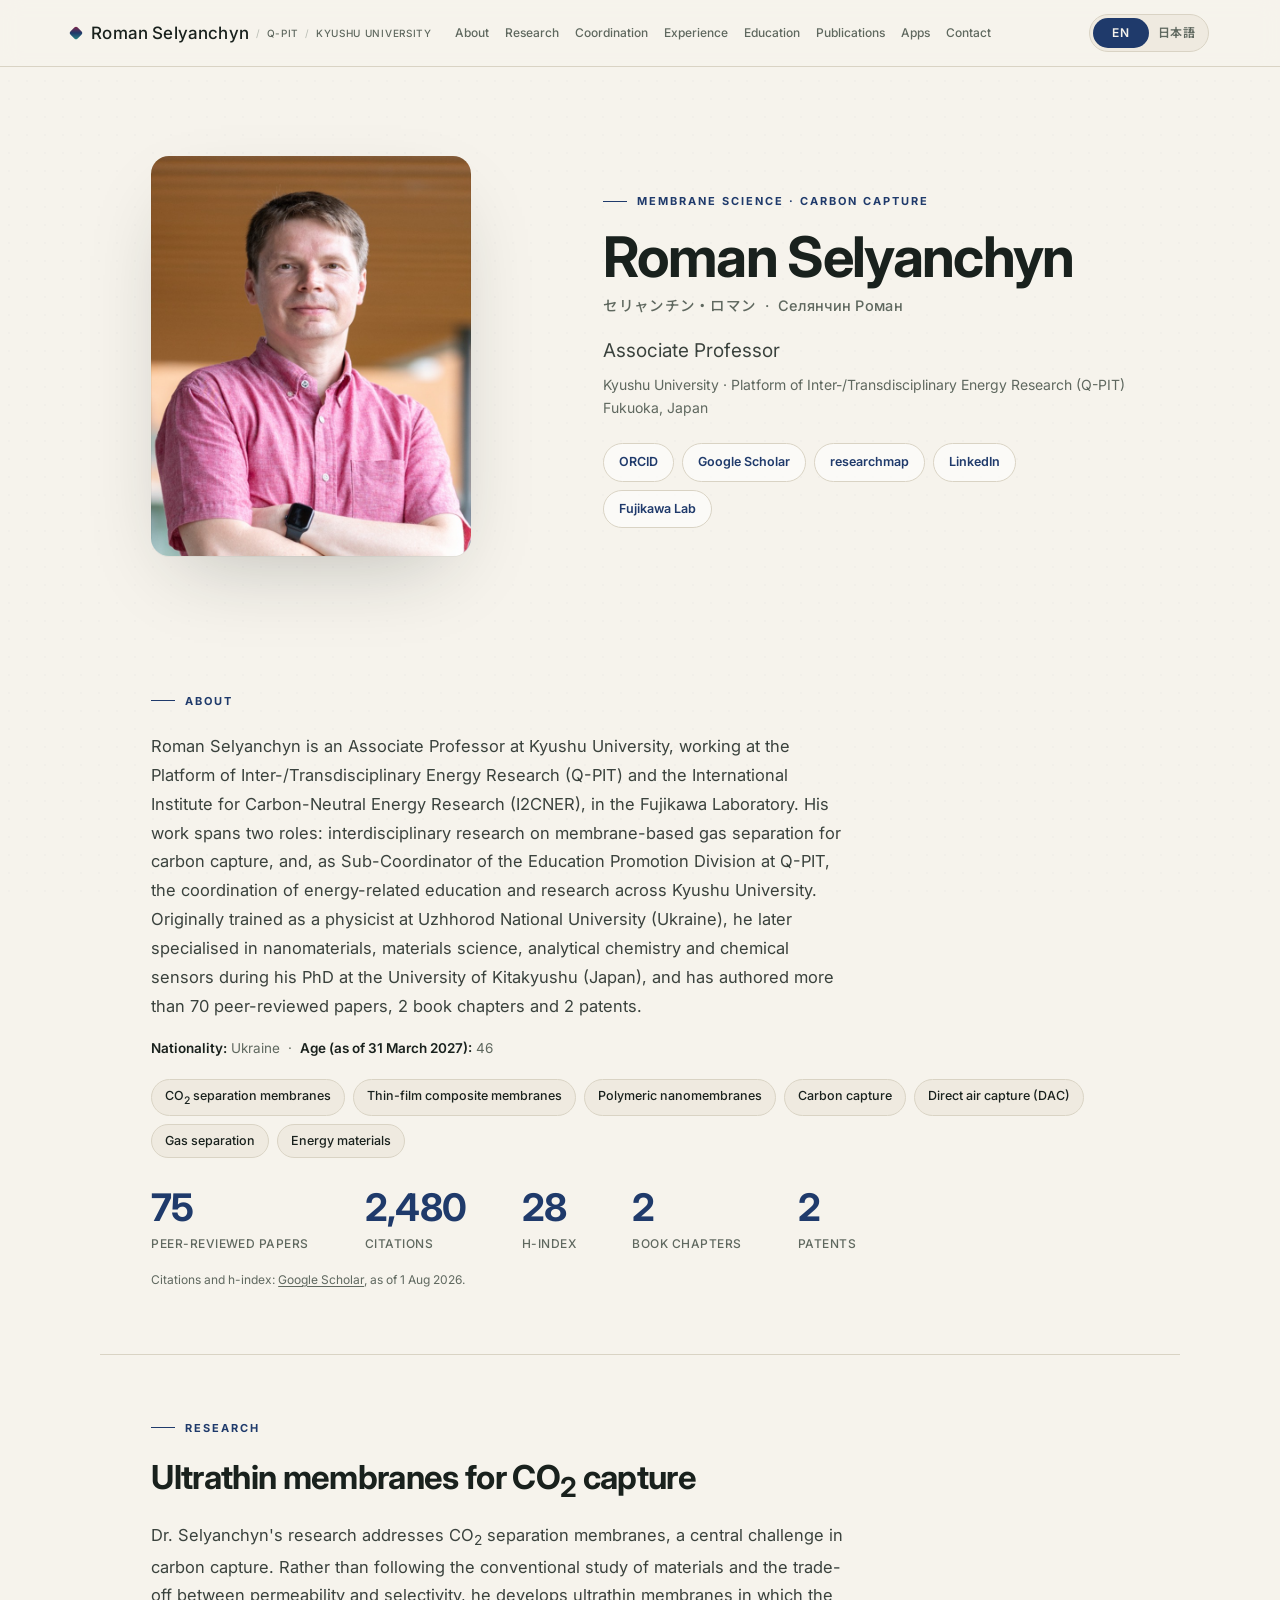
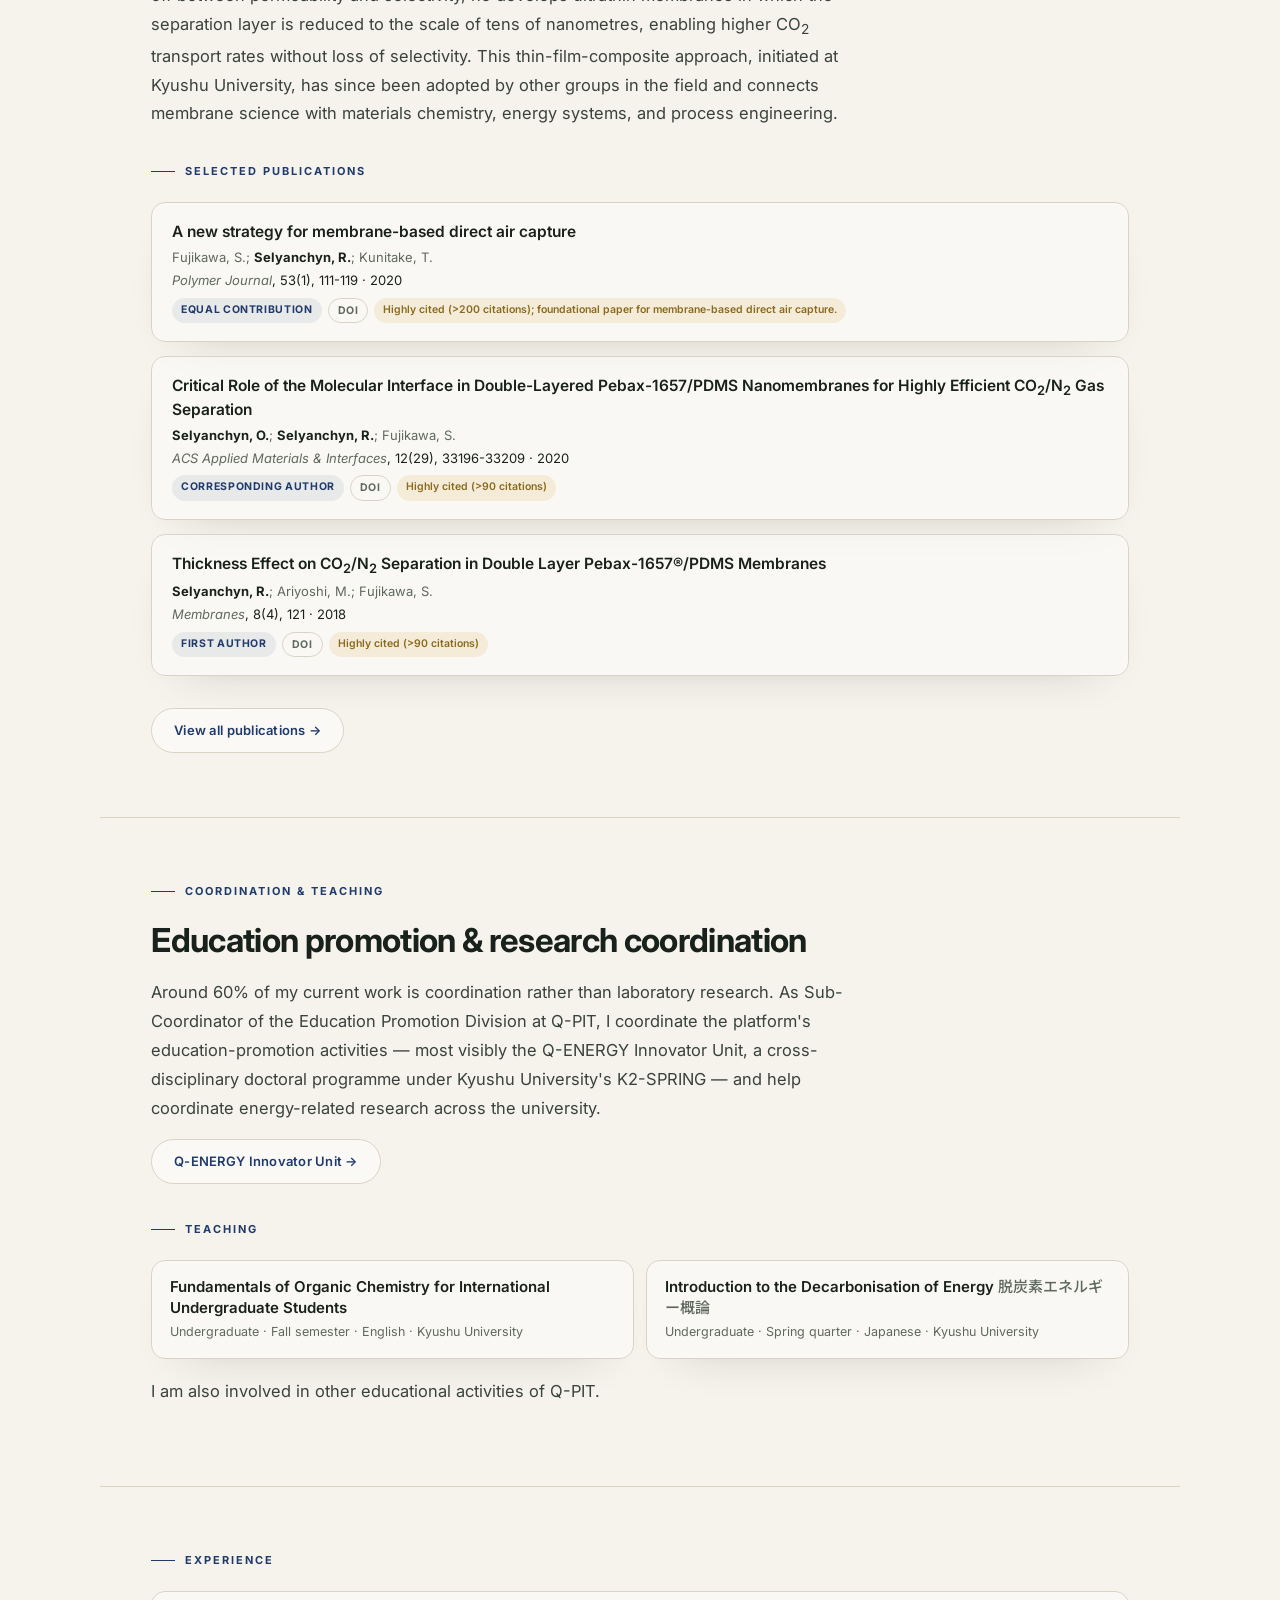
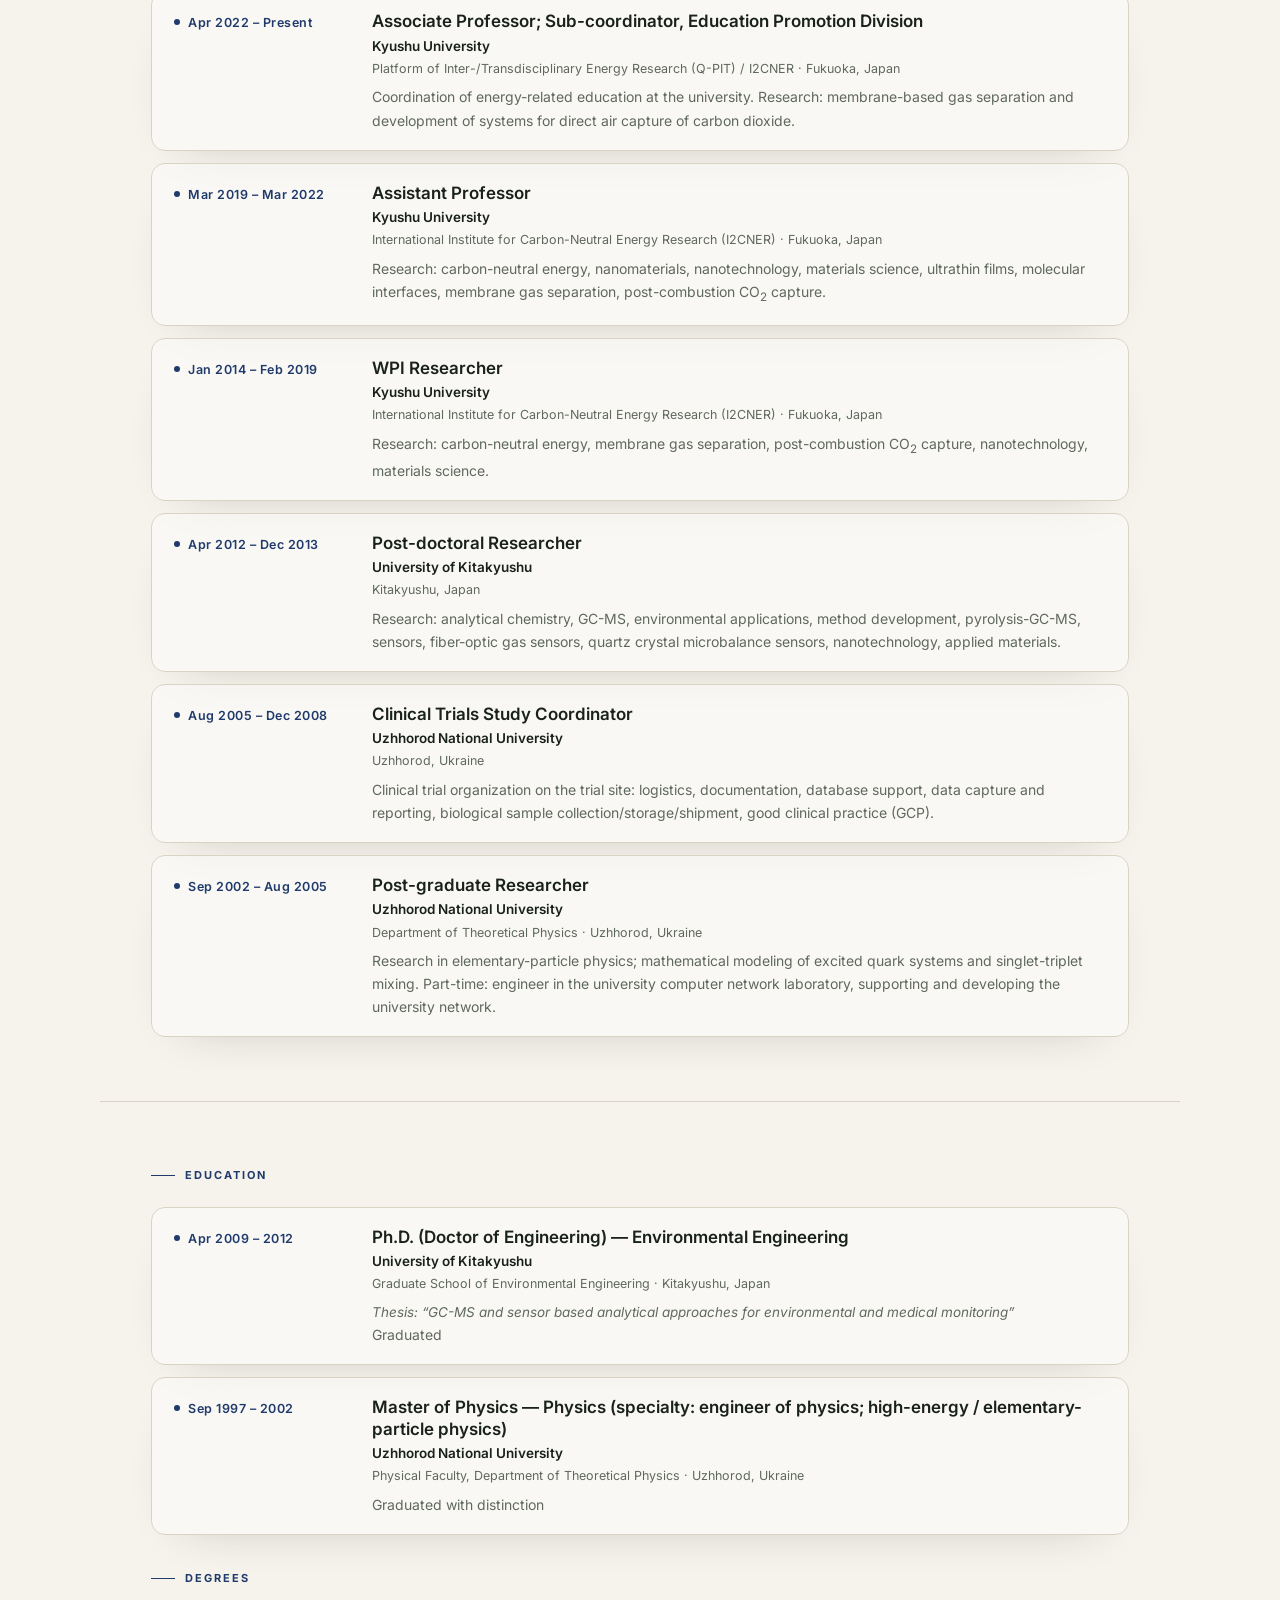
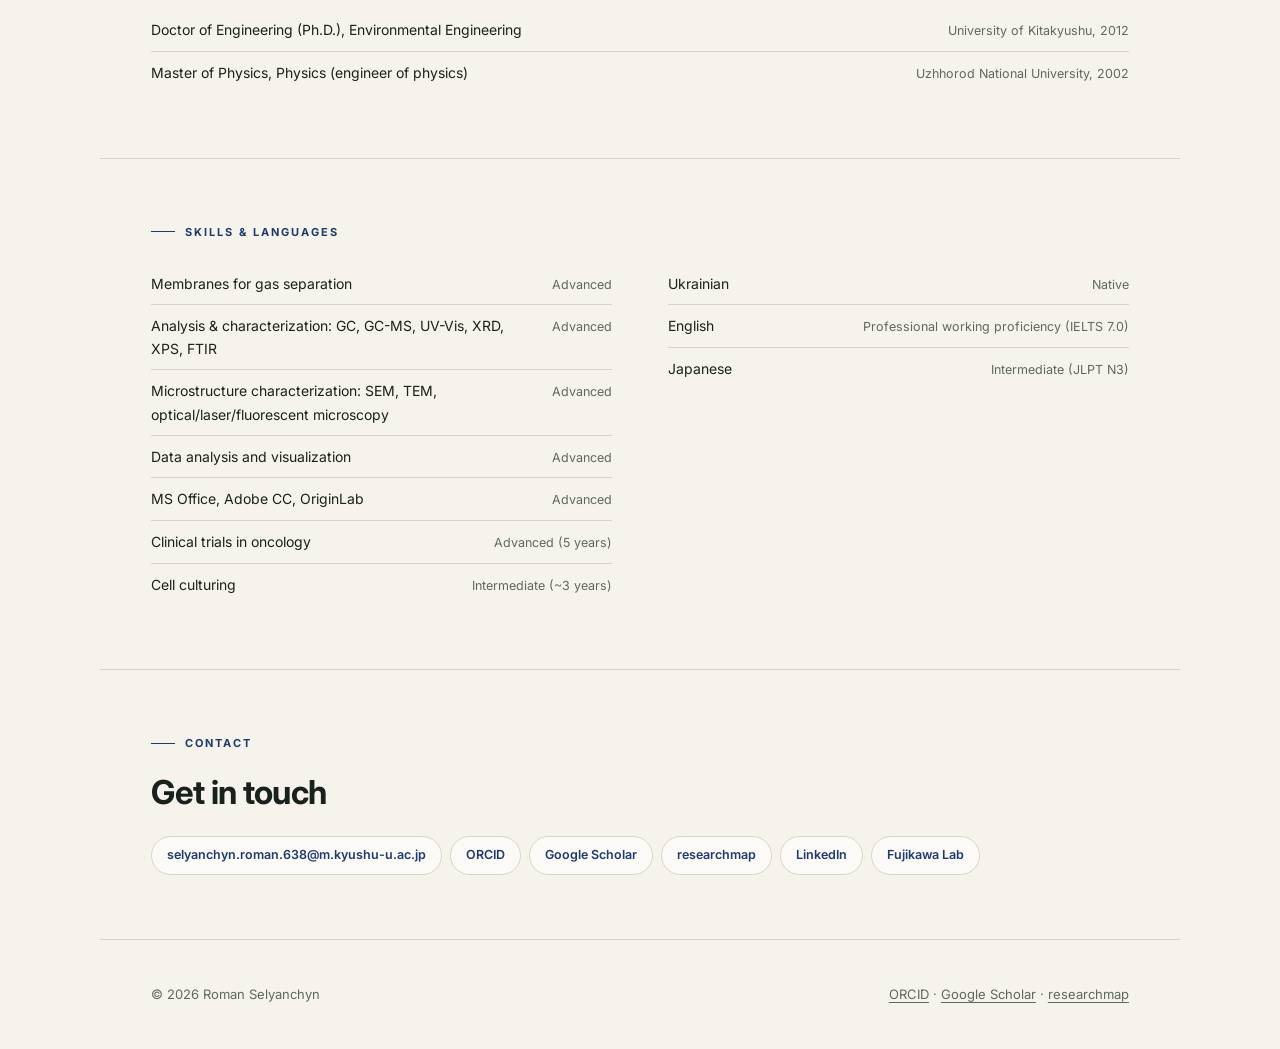
==== index.html @ bb0409cf "Fingerprint the CSS URL, same-tab affiliation links, complete the Japanese - Cache-bust: the stylesh" ====
<!doctype html>
<html lang="en">
<head>
<meta charset="utf-8">
<meta name="viewport" content="width=device-width,initial-scale=1">
<title>Roman Selyanchyn — CV</title>
<meta name="description" content="Membrane science · carbon capture">
<link rel="preconnect" href="https://fonts.googleapis.com">
<link rel="preconnect" href="https://fonts.gstatic.com" crossorigin>
<link href="https://fonts.googleapis.com/css2?family=Inter:wght@400;500;600;700&family=Noto+Sans+JP:wght@400;500;600;700&display=swap" rel="stylesheet">
<link rel="stylesheet" href="assets/css/main.css?v=953bf78021">
</head>
<body>
<header class="topbar">
  <div class="topbar-inner">
    <div class="program-mark">
      <a class="pm-name" href="index.html">
        <span class="dot" aria-hidden="true"></span>
        <span>Roman Selyanchyn</span>
      </a>
      <small>
        <span class="pm-sep" aria-hidden="true">/</span>
        <a href="https://q-pit.kyushu-u.ac.jp/">Q-PIT</a>
        <span class="pm-sep" aria-hidden="true">/</span>
        <a href="https://www.kyushu-u.ac.jp/en/"><span data-en="Kyushu University" data-ja="九州大学">Kyushu University</span></a>
      </small>
    </div>
    <nav class="landing-nav" id="site-nav">
      <a href="index.html#about"><span data-en="About" data-ja="概要">About</span></a>
      <a href="index.html#research"><span data-en="Research" data-ja="研究">Research</span></a>
      <a href="index.html#coordination"><span data-en="Coordination" data-ja="教育・運営">Coordination</span></a>
      <a href="index.html#experience"><span data-en="Experience" data-ja="職歴">Experience</span></a>
      <a href="index.html#education"><span data-en="Education" data-ja="学歴">Education</span></a>
      <a href="publications.html"><span data-en="Publications" data-ja="研究業績">Publications</span></a>
      <a href="apps.html"><span data-en="Apps" data-ja="アプリ">Apps</span></a>
      <a href="index.html#contact"><span data-en="Contact" data-ja="連絡先">Contact</span></a>
    </nav>
    <div class="lang-toggle" id="lang-toggle" data-lang="en" role="group" aria-label="Language">
      <span class="pill" aria-hidden="true"></span>
      <button type="button" data-set-lang="en" class="is-active" aria-pressed="true">EN</button>
      <button type="button" data-set-lang="ja" aria-pressed="false">日本語</button>
    </div>
    <button type="button" class="menu-btn" aria-label="Menu" aria-expanded="false" aria-controls="site-nav">
      <svg viewBox="0 0 24 24" fill="none" stroke="currentColor" stroke-width="2" stroke-linecap="round"><path d="M3 6h18M3 12h18M3 18h18"/></svg>
    </button>
  </div>
</header>
<main>

  <section class="hero">
    <div class="hero-photo">
      <img src="assets/Roman-Selyanchyn.jpg" alt="Roman Selyanchyn">
    </div>
    <div class="hero-copy">
      <p class="eyebrow"><span data-en="Membrane science · carbon capture" data-ja="膜科学・二酸化炭素回収" data-html="1">Membrane science · carbon capture</span></p>
      <h1>Roman Selyanchyn</h1>
      <p class="hero-names">セリャンチン・ロマン &nbsp;&middot;&nbsp; Селянчин Роман</p>
      <p class="hero-role"><span data-en="Associate Professor" data-ja="准教授">Associate Professor</span></p>
      <p class="hero-affil"><span data-en="Kyushu University" data-ja="九州大学">Kyushu University</span> &middot; <span data-en="Platform of Inter-/Transdisciplinary Energy Research (Q-PIT)" data-ja="エネルギー研究教育機構（Q-PIT）">Platform of Inter-/Transdisciplinary Energy Research (Q-PIT)</span><br><span data-en="Fukuoka, Japan" data-ja="日本・福岡">Fukuoka, Japan</span></p>
      <div class="hero-links">
        <a class="chip-link" href="https://orcid.org/0000-0002-0846-2416" target="_blank" rel="noopener">ORCID</a>
        <a class="chip-link" href="https://scholar.google.com/citations?user=_ry05noAAAAJ&hl=en" target="_blank" rel="noopener">Google Scholar</a>
        <a class="chip-link" href="https://researchmap.jp/romanselyanchyn" target="_blank" rel="noopener">researchmap</a>
        <a class="chip-link" href="https://www.linkedin.com/in/romanselyanchyn/" target="_blank" rel="noopener">LinkedIn</a>
        <a class="chip-link" href="https://i2cner.kyushu-u.ac.jp/~fujikawa/en/" target="_blank" rel="noopener">Fujikawa Lab</a>
      </div>
      <div class="print-only"><a href="mailto:selyanchyn.roman.638@m.kyushu-u.ac.jp">selyanchyn.roman.638@m.kyushu-u.ac.jp</a> &nbsp;&middot;&nbsp; ORCID: https://orcid.org/0000-0002-0846-2416 &nbsp;&middot;&nbsp; Google Scholar: https://scholar.google.com/citations?user=_ry05noAAAAJ&amp;hl=en &nbsp;&middot;&nbsp; researchmap: https://researchmap.jp/romanselyanchyn &nbsp;&middot;&nbsp; LinkedIn: https://www.linkedin.com/in/romanselyanchyn/ &nbsp;&middot;&nbsp; Fujikawa Lab: https://i2cner.kyushu-u.ac.jp/~fujikawa/en/</div>
    </div>
  </section>

  <section class="section" id="about">
    <div class="kicker"><span data-en="About" data-ja="概要">About</span></div>
    <p class="lead"><span data-en="Roman Selyanchyn is an Associate Professor at Kyushu University, working at the Platform of Inter-/Transdisciplinary Energy Research (Q-PIT) and the International Institute for Carbon-Neutral Energy Research (I2CNER), in the Fujikawa Laboratory. His work spans two roles: interdisciplinary research on membrane-based gas separation for carbon capture, and, as Sub-Coordinator of the Education Promotion Division at Q-PIT, the coordination of energy-related education and research across Kyushu University. Originally trained as a physicist at Uzhhorod National University (Ukraine), he later specialised in nanomaterials, materials science, analytical chemistry and chemical sensors during his PhD at the University of Kitakyushu (Japan), and has authored more than 70 peer-reviewed papers, 2 book chapters and 2 patents." data-ja="セリャンチン・ロマンは九州大学准教授であり、エネルギー研究教育機構（Q-PIT）およびカーボンニュートラル・エネルギー国際研究所（I2CNER）藤川研究室に所属しています。研究面では、二酸化炭素回収に向けた膜による気体分離を中心とする学際的研究に取り組み、あわせてQ-PIT教育推進部門サブコーディネーターとして、九州大学全体のエネルギー関連の教育・研究の調整を担っています。ウジホロド国立大学（ウクライナ）で物理学を修めた後、北九州市立大学（日本）での博士課程においてナノ材料、材料科学、分析化学および化学センサーを専門としました。査読付き論文70報以上、著書（分担執筆）2件、特許2件を有します。" data-html="1">Roman Selyanchyn is an Associate Professor at Kyushu University, working at the Platform of Inter-/Transdisciplinary Energy Research (Q-PIT) and the International Institute for Carbon-Neutral Energy Research (I2CNER), in the Fujikawa Laboratory. His work spans two roles: interdisciplinary research on membrane-based gas separation for carbon capture, and, as Sub-Coordinator of the Education Promotion Division at Q-PIT, the coordination of energy-related education and research across Kyushu University. Originally trained as a physicist at Uzhhorod National University (Ukraine), he later specialised in nanomaterials, materials science, analytical chemistry and chemical sensors during his PhD at the University of Kitakyushu (Japan), and has authored more than 70 peer-reviewed papers, 2 book chapters and 2 patents.</span></p>
    <p class="about-meta"><b><span data-en="Nationality:" data-ja="国籍：">Nationality:</span></b> <span data-en="Ukraine" data-ja="ウクライナ">Ukraine</span> &nbsp;&middot;&nbsp; <b><span data-en="Age (as of 31 March 2027):" data-ja="年齢（2027年3月31日時点）：">Age (as of 31 March 2027):</span></b> 46</p>
    <div class="tags">
      <span class="tag">CO<sub>2</sub> separation membranes</span>
      <span class="tag">Thin-film composite membranes</span>
      <span class="tag">Polymeric nanomembranes</span>
      <span class="tag">Carbon capture</span>
      <span class="tag">Direct air capture (DAC)</span>
      <span class="tag">Gas separation</span>
      <span class="tag">Energy materials</span>
    </div>
    <div class="stats">
      <div class="stat"><div class="num">75</div><div class="lbl"><span data-en="Peer-reviewed papers" data-ja="査読付き論文">Peer-reviewed papers</span></div></div>
      <div class="stat"><div class="num">2,480</div><div class="lbl"><span data-en="Citations" data-ja="被引用数">Citations</span></div></div>
      <div class="stat"><div class="num">28</div><div class="lbl"><span data-en="h-index" data-ja="h指数">h-index</span></div></div>
      <div class="stat"><div class="num">2</div><div class="lbl"><span data-en="Book chapters" data-ja="著書（分担執筆）">Book chapters</span></div></div>
      <div class="stat"><div class="num">2</div><div class="lbl"><span data-en="Patents" data-ja="特許">Patents</span></div></div>
    </div>
    <p class="stats-note" data-html="1" data-en="Citations and h-index: &lt;a href=&quot;https://scholar.google.com/citations?user=_ry05noAAAAJ&amp;hl=en&quot; target=&quot;_blank&quot; rel=&quot;noopener&quot;&gt;Google Scholar&lt;/a&gt;, as of 1 Aug 2026." data-ja="被引用数・h指数：&lt;a href=&quot;https://scholar.google.com/citations?user=_ry05noAAAAJ&amp;hl=en&quot; target=&quot;_blank&quot; rel=&quot;noopener&quot;&gt;Google Scholar&lt;/a&gt;（2026年8月1日時点）">Citations and h-index: <a href="https://scholar.google.com/citations?user=_ry05noAAAAJ&hl=en" target="_blank" rel="noopener">Google Scholar</a>, as of 1 Aug 2026.</p>
  </section>

  <section class="section" id="research">
    <div class="kicker"><span data-en="Research" data-ja="研究">Research</span></div>
    <h2>Ultrathin membranes for CO<sub>2</sub> capture</h2>
    <p class="lead"><span data-en="Dr. Selyanchyn&amp;#x27;s research addresses CO&lt;sub&gt;2&lt;/sub&gt; separation membranes, a central challenge in carbon capture. Rather than following the conventional study of materials and the trade-off between permeability and selectivity, he develops ultrathin membranes in which the separation layer is reduced to the scale of tens of nanometres, enabling higher CO&lt;sub&gt;2&lt;/sub&gt; transport rates without loss of selectivity. This thin-film-composite approach, initiated at Kyushu University, has since been adopted by other groups in the field and connects membrane science with materials chemistry, energy systems, and process engineering." data-ja="セリャンチン博士の研究は、二酸化炭素回収の中心的課題であるCO2分離膜を対象としています。材料の探索と透過性・選択性のトレードオフを追う従来の手法によらず、分離層を数十ナノメートルまで薄くした超薄膜を開発し、選択性を損なうことなくCO2透過速度を高めることを可能にしました。九州大学で始まったこの薄膜複合膜のアプローチは、その後この分野の他の研究グループにも採用され、膜科学を材料化学、エネルギーシステム、プロセス工学と結びつけています。" data-html="1">Dr. Selyanchyn&#x27;s research addresses CO<sub>2</sub> separation membranes, a central challenge in carbon capture. Rather than following the conventional study of materials and the trade-off between permeability and selectivity, he develops ultrathin membranes in which the separation layer is reduced to the scale of tens of nanometres, enabling higher CO<sub>2</sub> transport rates without loss of selectivity. This thin-film-composite approach, initiated at Kyushu University, has since been adopted by other groups in the field and connects membrane science with materials chemistry, energy systems, and process engineering.</span></p>
    <div class="kicker" style="margin-top:34px"><span data-en="Selected publications" data-ja="主要論文">Selected publications</span></div>
    <div class="pub-featured">
      <div class="pub">
        
        <div>
          <p class="pub-title"><a href="https://doi.org/10.1038/s41428-020-00429-z" target="_blank" rel="noopener">A new strategy for membrane-based direct air capture</a></p>
          <p class="pub-authors">Fujikawa, S.; <span class="me">Selyanchyn, R.</span>; Kunitake, T.</p>
          <p class="pub-venue"><em>Polymer Journal</em>, 53(1), 111-119 &middot; 2020</p>
          <div class="pub-badges"><span class="badge role">Equal contribution</span><a class="badge doi" href="https://doi.org/10.1038/s41428-020-00429-z" target="_blank" rel="noopener">DOI</a><span class="badge note">Highly cited (&gt;200 citations); foundational paper for membrane-based direct air capture.</span></div>
        </div>
      </div>
    </div>
    <div class="pub-featured">
      <div class="pub">
        
        <div>
          <p class="pub-title"><a href="https://doi.org/10.1021/acsami.0c07344" target="_blank" rel="noopener">Critical Role of the Molecular Interface in Double-Layered Pebax-1657/PDMS Nanomembranes for Highly Efficient CO<sub>2</sub>/N<sub>2</sub> Gas Separation</a></p>
          <p class="pub-authors"><span class="me">Selyanchyn, O.</span>; <span class="me">Selyanchyn, R.</span>; Fujikawa, S.</p>
          <p class="pub-venue"><em>ACS Applied Materials &amp; Interfaces</em>, 12(29), 33196-33209 &middot; 2020</p>
          <div class="pub-badges"><span class="badge role">Corresponding author</span><a class="badge doi" href="https://doi.org/10.1021/acsami.0c07344" target="_blank" rel="noopener">DOI</a><span class="badge note">Highly cited (&gt;90 citations)</span></div>
        </div>
      </div>
    </div>
    <div class="pub-featured">
      <div class="pub">
        
        <div>
          <p class="pub-title"><a href="https://doi.org/10.3390/membranes8040121" target="_blank" rel="noopener">Thickness Effect on CO<sub>2</sub>/N<sub>2</sub> Separation in Double Layer Pebax-1657®/PDMS Membranes</a></p>
          <p class="pub-authors"><span class="me">Selyanchyn, R.</span>; Ariyoshi, M.; Fujikawa, S.</p>
          <p class="pub-venue"><em>Membranes</em>, 8(4), 121 &middot; 2018</p>
          <div class="pub-badges"><span class="badge role">First author</span><a class="badge doi" href="https://doi.org/10.3390/membranes8040121" target="_blank" rel="noopener">DOI</a><span class="badge note">Highly cited (&gt;90 citations)</span></div>
        </div>
      </div>
    </div>
    <a class="btn ghost" href="publications.html" style="margin-top:18px">View all publications &rarr;</a>
  </section>

  <section class="section" id="coordination">
    <div class="kicker"><span data-en="Coordination &amp; Teaching" data-ja="教育・運営">Coordination &amp; Teaching</span></div>
    <h2>Education promotion &amp; research coordination</h2>
    <p class="lead"><span data-en="Around 60% of my current work is coordination rather than laboratory research. As Sub-Coordinator of the Education Promotion Division at Q-PIT, I coordinate the platform&amp;#x27;s education-promotion activities — most visibly the Q-ENERGY Innovator Unit, a cross-disciplinary doctoral programme under Kyushu University&amp;#x27;s K2-SPRING — and help coordinate energy-related research across the university." data-ja="現在の業務のおよそ60%は、実験研究ではなく調整・運営業務です。Q-PIT教育推進部門のサブコーディネーターとして、部門の教育推進活動を統括しています。中でも中心となるのが、九州大学のK2-SPRINGのもとで実施される分野横断型博士課程プログラム「Q-ENERGYイノベーター育成ユニット」です。あわせて、学内のエネルギー関連研究の調整にも携わっています。" data-html="1">Around 60% of my current work is coordination rather than laboratory research. As Sub-Coordinator of the Education Promotion Division at Q-PIT, I coordinate the platform&#x27;s education-promotion activities — most visibly the Q-ENERGY Innovator Unit, a cross-disciplinary doctoral programme under Kyushu University&#x27;s K2-SPRING — and help coordinate energy-related research across the university.</span></p>
    <a class="btn ghost" href="https://roman-selyanchyn-kyushu.github.io/Q-ENERGY/" target="_blank" rel="noopener">Q-ENERGY Innovator Unit &rarr;</a>
    <div class="kicker" style="margin-top:36px"><span data-en="Teaching" data-ja="教育">Teaching</span></div>
    <div class="courses">
      <div class="course">
        <p class="course-name">Fundamentals of Organic Chemistry for International Undergraduate Students</p>
        <p class="course-meta">Undergraduate &middot; Fall semester &middot; English &middot; Kyushu University</p>
      </div>
      <div class="course">
        <p class="course-name">Introduction to the Decarbonisation of Energy <span class="course-ja">脱炭素エネルギー概論</span></p>
        <p class="course-meta">Undergraduate &middot; Spring quarter &middot; Japanese &middot; Kyushu University</p>
      </div>
    </div>
    <p class="lead" style="margin-top:18px"><span data-en="I am also involved in other educational activities of Q-PIT." data-ja="このほか、Q-PITの各種教育活動にも携わっています。" data-html="1">I am also involved in other educational activities of Q-PIT.</span></p>
  </section>

  <section class="section" id="experience">
    <div class="kicker"><span data-en="Experience" data-ja="職歴">Experience</span></div>
    <div class="timeline">
      <div class="tl-item">
        <div class="tl-date">Apr 2022 – Present</div>
        <div>
          <p class="tl-title"><span data-en="Associate Professor; Sub-coordinator, Education Promotion Division" data-ja="准教授／教育推進部門 サブコーディネーター">Associate Professor; Sub-coordinator, Education Promotion Division</span></p>
          <p class="tl-org"><span data-en="Kyushu University" data-ja="九州大学">Kyushu University</span></p>
          <p class="tl-meta">Platform of Inter-/Transdisciplinary Energy Research (Q-PIT) / I2CNER &middot; Fukuoka, Japan</p>
          <p class="tl-desc"><span data-en="Coordination of energy-related education at the university. Research: membrane-based gas separation and development of systems for direct air capture of carbon dioxide." data-ja="学内のエネルギー関連教育の調整。研究：膜による気体分離、および二酸化炭素の直接空気回収（DAC）システムの開発。" data-html="1">Coordination of energy-related education at the university. Research: membrane-based gas separation and development of systems for direct air capture of carbon dioxide.</span></p>
        </div>
      </div>
      <div class="tl-item">
        <div class="tl-date">Mar 2019 – Mar 2022</div>
        <div>
          <p class="tl-title"><span data-en="Assistant Professor" data-ja="助教">Assistant Professor</span></p>
          <p class="tl-org"><span data-en="Kyushu University" data-ja="九州大学">Kyushu University</span></p>
          <p class="tl-meta">International Institute for Carbon-Neutral Energy Research (I2CNER) &middot; Fukuoka, Japan</p>
          <p class="tl-desc"><span data-en="Research: carbon-neutral energy, nanomaterials, nanotechnology, materials science, ultrathin films, molecular interfaces, membrane gas separation, post-combustion CO&lt;sub&gt;2&lt;/sub&gt; capture." data-ja="研究：カーボンニュートラル・エネルギー、ナノ材料、ナノテクノロジー、材料科学、超薄膜、分子界面、膜による気体分離、燃焼後CO2回収。" data-html="1">Research: carbon-neutral energy, nanomaterials, nanotechnology, materials science, ultrathin films, molecular interfaces, membrane gas separation, post-combustion CO<sub>2</sub> capture.</span></p>
        </div>
      </div>
      <div class="tl-item">
        <div class="tl-date">Jan 2014 – Feb 2019</div>
        <div>
          <p class="tl-title"><span data-en="WPI Researcher" data-ja="WPI研究員">WPI Researcher</span></p>
          <p class="tl-org"><span data-en="Kyushu University" data-ja="九州大学">Kyushu University</span></p>
          <p class="tl-meta">International Institute for Carbon-Neutral Energy Research (I2CNER) &middot; Fukuoka, Japan</p>
          <p class="tl-desc"><span data-en="Research: carbon-neutral energy, membrane gas separation, post-combustion CO&lt;sub&gt;2&lt;/sub&gt; capture, nanotechnology, materials science." data-ja="研究：カーボンニュートラル・エネルギー、膜による気体分離、燃焼後CO2回収、ナノテクノロジー、材料科学。" data-html="1">Research: carbon-neutral energy, membrane gas separation, post-combustion CO<sub>2</sub> capture, nanotechnology, materials science.</span></p>
        </div>
      </div>
      <div class="tl-item">
        <div class="tl-date">Apr 2012 – Dec 2013</div>
        <div>
          <p class="tl-title"><span data-en="Post-doctoral Researcher" data-ja="博士研究員">Post-doctoral Researcher</span></p>
          <p class="tl-org"><span data-en="University of Kitakyushu" data-ja="北九州市立大学">University of Kitakyushu</span></p>
          <p class="tl-meta">Kitakyushu, Japan</p>
          <p class="tl-desc"><span data-en="Research: analytical chemistry, GC-MS, environmental applications, method development, pyrolysis-GC-MS, sensors, fiber-optic gas sensors, quartz crystal microbalance sensors, nanotechnology, applied materials." data-ja="研究：分析化学、GC-MS、環境応用、分析法開発、熱分解GC-MS、センサー、光ファイバー式ガスセンサー、水晶振動子マイクロバランスセンサー、ナノテクノロジー、応用材料。" data-html="1">Research: analytical chemistry, GC-MS, environmental applications, method development, pyrolysis-GC-MS, sensors, fiber-optic gas sensors, quartz crystal microbalance sensors, nanotechnology, applied materials.</span></p>
        </div>
      </div>
      <div class="tl-item">
        <div class="tl-date">Aug 2005 – Dec 2008</div>
        <div>
          <p class="tl-title"><span data-en="Clinical Trials Study Coordinator" data-ja="臨床試験コーディネーター">Clinical Trials Study Coordinator</span></p>
          <p class="tl-org"><span data-en="Uzhhorod National University" data-ja="ウジホロド国立大学">Uzhhorod National University</span></p>
          <p class="tl-meta">Uzhhorod, Ukraine</p>
          <p class="tl-desc"><span data-en="Clinical trial organization on the trial site: logistics, documentation, database support, data capture and reporting, biological sample collection/storage/shipment, good clinical practice (GCP)." data-ja="試験実施施設における臨床試験の運営：調整業務、文書管理、データベース支援、データ収集・報告、生体試料の採取・保管・輸送、医薬品の臨床試験の実施の基準（GCP）の遵守。" data-html="1">Clinical trial organization on the trial site: logistics, documentation, database support, data capture and reporting, biological sample collection/storage/shipment, good clinical practice (GCP).</span></p>
        </div>
      </div>
      <div class="tl-item">
        <div class="tl-date">Sep 2002 – Aug 2005</div>
        <div>
          <p class="tl-title"><span data-en="Post-graduate Researcher" data-ja="大学院研究員">Post-graduate Researcher</span></p>
          <p class="tl-org"><span data-en="Uzhhorod National University" data-ja="ウジホロド国立大学">Uzhhorod National University</span></p>
          <p class="tl-meta">Department of Theoretical Physics &middot; Uzhhorod, Ukraine</p>
          <p class="tl-desc"><span data-en="Research in elementary-particle physics; mathematical modeling of excited quark systems and singlet-triplet mixing. Part-time: engineer in the university computer network laboratory, supporting and developing the university network." data-ja="素粒子物理学の研究。励起クォーク系および一重項・三重項混合の数理モデル化。兼務として、大学のコンピュータネットワーク研究室にて技術職員を務め、学内ネットワークの運用と整備を担当。" data-html="1">Research in elementary-particle physics; mathematical modeling of excited quark systems and singlet-triplet mixing. Part-time: engineer in the university computer network laboratory, supporting and developing the university network.</span></p>
        </div>
      </div>
    </div>
  </section>

  <section class="section" id="education">
    <div class="kicker"><span data-en="Education" data-ja="学歴">Education</span></div>
    <div class="timeline">
      <div class="tl-item">
        <div class="tl-date">Apr 2009 – 2012</div>
        <div>
          <p class="tl-title"><span data-en="Ph.D. (Doctor of Engineering)" data-ja="博士（工学）">Ph.D. (Doctor of Engineering)</span> &mdash; <span data-en="Environmental Engineering" data-ja="環境工学" data-html="1">Environmental Engineering</span></p>
          <p class="tl-org"><span data-en="University of Kitakyushu" data-ja="北九州市立大学">University of Kitakyushu</span></p>
          <p class="tl-meta">Graduate School of Environmental Engineering &middot; Kitakyushu, Japan</p>
          <p class="tl-thesis">Thesis: &ldquo;GC-MS and sensor based analytical approaches for environmental and medical monitoring&rdquo;</p>
          <p class="tl-desc"><span data-en="Graduated" data-ja="修了">Graduated</span></p>
        </div>
      </div>
      <div class="tl-item">
        <div class="tl-date">Sep 1997 – 2002</div>
        <div>
          <p class="tl-title"><span data-en="Master of Physics" data-ja="物理学修士">Master of Physics</span> &mdash; <span data-en="Physics (specialty: engineer of physics; high-energy / elementary-particle physics)" data-ja="物理学（専攻：物理工学／高エネルギー・素粒子物理学）" data-html="1">Physics (specialty: engineer of physics; high-energy / elementary-particle physics)</span></p>
          <p class="tl-org"><span data-en="Uzhhorod National University" data-ja="ウジホロド国立大学">Uzhhorod National University</span></p>
          <p class="tl-meta">Physical Faculty, Department of Theoretical Physics &middot; Uzhhorod, Ukraine</p>
          
          <p class="tl-desc"><span data-en="Graduated with distinction" data-ja="優等修了">Graduated with distinction</span></p>
        </div>
      </div>
    </div>
    <div class="kicker" style="margin-top:34px"><span data-en="Degrees" data-ja="学位">Degrees</span></div>
    <ul class="minilist">
      <li><span class="ml-k"><span data-en="Doctor of Engineering (Ph.D.)" data-ja="博士（工学）">Doctor of Engineering (Ph.D.)</span>, <span data-en="Environmental Engineering" data-ja="環境工学" data-html="1">Environmental Engineering</span></span><span class="ml-v"><span data-en="University of Kitakyushu" data-ja="北九州市立大学">University of Kitakyushu</span>, 2012</span></li>
      <li><span class="ml-k"><span data-en="Master of Physics" data-ja="物理学修士">Master of Physics</span>, <span data-en="Physics (engineer of physics)" data-ja="物理学（物理工学）" data-html="1">Physics (engineer of physics)</span></span><span class="ml-v"><span data-en="Uzhhorod National University" data-ja="ウジホロド国立大学">Uzhhorod National University</span>, 2002</span></li>
    </ul>
  </section>

  <section class="section" id="skills">
    <div class="kicker"><span data-en="Skills &amp; Languages" data-ja="専門技術・語学">Skills &amp; Languages</span></div>
    <div class="cols">
      <ul class="minilist">
      <li><span class="ml-k"><span data-en="Membranes for gas separation" data-ja="気体分離膜">Membranes for gas separation</span></span><span class="ml-v"><span data-en="Advanced" data-ja="上級">Advanced</span></span></li>
      <li><span class="ml-k"><span data-en="Analysis &amp; characterization: GC, GC-MS, UV-Vis, XRD, XPS, FTIR" data-ja="分析・評価：GC、GC-MS、UV-Vis、XRD、XPS、FTIR">Analysis &amp; characterization: GC, GC-MS, UV-Vis, XRD, XPS, FTIR</span></span><span class="ml-v"><span data-en="Advanced" data-ja="上級">Advanced</span></span></li>
      <li><span class="ml-k"><span data-en="Microstructure characterization: SEM, TEM, optical/laser/fluorescent microscopy" data-ja="微細構造解析：SEM、TEM、光学・レーザー・蛍光顕微鏡">Microstructure characterization: SEM, TEM, optical/laser/fluorescent microscopy</span></span><span class="ml-v"><span data-en="Advanced" data-ja="上級">Advanced</span></span></li>
      <li><span class="ml-k"><span data-en="Data analysis and visualization" data-ja="データ解析・可視化">Data analysis and visualization</span></span><span class="ml-v"><span data-en="Advanced" data-ja="上級">Advanced</span></span></li>
      <li><span class="ml-k"><span data-en="MS Office, Adobe CC, OriginLab" data-ja="MS Office、Adobe CC、OriginLab">MS Office, Adobe CC, OriginLab</span></span><span class="ml-v"><span data-en="Advanced" data-ja="上級">Advanced</span></span></li>
      <li><span class="ml-k"><span data-en="Clinical trials in oncology" data-ja="腫瘍領域の臨床試験">Clinical trials in oncology</span></span><span class="ml-v"><span data-en="Advanced (5 years)" data-ja="上級（5年）">Advanced (5 years)</span></span></li>
      <li><span class="ml-k"><span data-en="Cell culturing" data-ja="細胞培養">Cell culturing</span></span><span class="ml-v"><span data-en="Intermediate (~3 years)" data-ja="中級（約3年）">Intermediate (~3 years)</span></span></li>
      </ul>
      <ul class="minilist">
      <li><span class="ml-k"><span data-en="Ukrainian" data-ja="ウクライナ語">Ukrainian</span></span><span class="ml-v"><span data-en="Native" data-ja="母語">Native</span></span></li>
      <li><span class="ml-k"><span data-en="English" data-ja="英語">English</span></span><span class="ml-v"><span data-en="Professional working proficiency (IELTS 7.0)" data-ja="実務レベル（IELTS 7.0）">Professional working proficiency (IELTS 7.0)</span></span></li>
      <li><span class="ml-k"><span data-en="Japanese" data-ja="日本語">Japanese</span></span><span class="ml-v"><span data-en="Intermediate (JLPT N3)" data-ja="中級（日本語能力試験 N3）">Intermediate (JLPT N3)</span></span></li>
      </ul>
    </div>
  </section>

  <section class="section" id="contact">
    <div class="kicker"><span data-en="Contact" data-ja="連絡先">Contact</span></div>
    <h2>Get in touch</h2>
    <div class="hero-links">
        <a class="chip-link" href="mailto:selyanchyn.roman.638@m.kyushu-u.ac.jp">selyanchyn.roman.638@m.kyushu-u.ac.jp</a>
        <a class="chip-link" href="https://orcid.org/0000-0002-0846-2416" target="_blank" rel="noopener">ORCID</a>
        <a class="chip-link" href="https://scholar.google.com/citations?user=_ry05noAAAAJ&hl=en" target="_blank" rel="noopener">Google Scholar</a>
        <a class="chip-link" href="https://researchmap.jp/romanselyanchyn" target="_blank" rel="noopener">researchmap</a>
        <a class="chip-link" href="https://www.linkedin.com/in/romanselyanchyn/" target="_blank" rel="noopener">LinkedIn</a>
        <a class="chip-link" href="https://i2cner.kyushu-u.ac.jp/~fujikawa/en/" target="_blank" rel="noopener">Fujikawa Lab</a>
    </div>
  </section>

</main>
<footer class="footer">
    <span>&copy; 2026 Roman Selyanchyn</span>
    <span><a href="https://orcid.org/0000-0002-0846-2416">ORCID</a> &middot; <a href="https://scholar.google.com/citations?user=_ry05noAAAAJ&hl=en">Google Scholar</a> &middot; <a href="https://researchmap.jp/romanselyanchyn">researchmap</a></span>
</footer>
<script>
(function(){
  var btn=document.querySelector('.menu-btn'),nav=document.getElementById('site-nav');
  if(btn&&nav){btn.addEventListener('click',function(){
    var open=nav.classList.toggle('open');
    btn.setAttribute('aria-expanded',open?'true':'false');
  });
  nav.querySelectorAll('a').forEach(function(a){a.addEventListener('click',function(){
    nav.classList.remove('open');btn.setAttribute('aria-expanded','false');});});}
  // Scrollspy: highlight the nav link for the section in view (in-page anchors only).
  var secs=[].slice.call(document.querySelectorAll('main section[id]'));
  var map={};nav&&nav.querySelectorAll('a').forEach(function(a){
    var h=a.getAttribute('href')||'';var i=h.indexOf('#');
    if(i>=0&&(h.indexOf('index.html')===0||h[0]==='#'))map[h.slice(i+1)]=a;});
  if(secs.length&&Object.keys(map).length&&'IntersectionObserver' in window){
    var obs=new IntersectionObserver(function(es){es.forEach(function(e){
      if(e.isIntersecting){Object.values(map).forEach(function(a){a.classList.remove('active');});
        var a=map[e.target.id];if(a)a.classList.add('active');}});},
      {rootMargin:'-45% 0px -50% 0px'});
    secs.forEach(function(s){obs.observe(s);});}
})();
</script>
<script>
(function(){
  var KEY='rs-cv-lang';
  function apply(lang){
    document.documentElement.lang=lang;
    document.querySelectorAll('[data-en][data-ja]').forEach(function(el){
      var v=el.dataset[lang];
      if(v===undefined)return;
      // data-html marks the few elements whose text carries markup (chemical
      // subscripts). Everything is generated by build.py from local JSON, never
      // from user input, so assigning it back as HTML is safe here.
      if(el.dataset.html==='1'){el.innerHTML=v;}else{el.textContent=v;}
    });
    var tg=document.getElementById('lang-toggle');
    if(tg){
      tg.setAttribute('data-lang',lang);
      tg.querySelectorAll('button[data-set-lang]').forEach(function(b){
        var on=b.dataset.setLang===lang;
        b.classList.toggle('is-active',on);
        b.setAttribute('aria-pressed',on?'true':'false');
      });
    }
    try{localStorage.setItem(KEY,lang);}catch(e){}
  }
  var saved;try{saved=localStorage.getItem(KEY);}catch(e){}
  if(!saved){saved=(navigator.language||'').toLowerCase().indexOf('ja')===0?'ja':'en';}
  document.addEventListener('DOMContentLoaded',function(){
    apply(saved==='ja'?'ja':'en');
    document.querySelectorAll('#lang-toggle button[data-set-lang]').forEach(function(b){
      b.addEventListener('click',function(){apply(b.dataset.setLang);});
    });
  });
})();
</script>
</body>
</html>
---- assets/css/main.css ----
/* Roman Selyanchyn — academic CV
   Design system shared with the Q-ENERGY Innovator Unit site. */

:root{
  --paper:#f6f3ec;--paper2:#efeae0;--ink:#19211d;--muted:#5f685f;--line:#d9d3c4;
  --blue:#1f3a6b;--green:#2a8a86;--wine:#8a2347;--gold:#d4a84b;
  /* All-sans (Inter). --serif kept as an alias so existing rules pick up Inter too. */
  --sans:"Inter","Noto Sans JP",system-ui,sans-serif;
  --serif:"Inter","Noto Sans JP",system-ui,sans-serif;
  --max:1080px;--g:clamp(20px,4vw,56px);
}
html{-webkit-text-size-adjust:100%;text-size-adjust:100%;overflow-x:clip;scroll-behavior:smooth}
*{box-sizing:border-box}
body{margin:0;background:var(--paper);color:var(--ink);font-family:var(--sans);line-height:1.65;overflow-x:clip}
body:before{content:"";position:fixed;inset:0;pointer-events:none;opacity:.35;z-index:-1;
  background-image:radial-gradient(rgba(31,58,107,.06) 1px,transparent 1px);background-size:18px 18px}
a{color:var(--blue);text-underline-offset:3px}
img{max-width:100%}

/* ── Topbar ─────────────────────────────────────────────── */
.topbar{position:sticky;top:0;z-index:50;background:rgba(246,243,236,.84);
  backdrop-filter:saturate(140%) blur(10px);-webkit-backdrop-filter:saturate(140%) blur(10px);
  border-bottom:1px solid var(--line)}
/* The topbar runs wider than the --max content column: name + affiliations + an
   eight-item nav + the language toggle do not fit in 1080px at laptop widths. */
.topbar-inner{max-width:1240px;margin:0 auto;padding:14px var(--g);display:flex;align-items:center;
  justify-content:space-between;gap:16px;position:relative}
.program-mark{display:flex;align-items:center;gap:7px;font-family:var(--serif);font-weight:500;
  font-size:17px;letter-spacing:.01em;color:var(--ink);flex-shrink:0}
.program-mark .pm-name{display:flex;align-items:center;gap:10px;font:inherit;letter-spacing:inherit;
  color:inherit;text-decoration:none;transition:color .2s}
.program-mark .pm-name:hover{color:var(--blue)}
.program-mark .dot{width:10px;height:10px;background:linear-gradient(135deg,var(--wine),var(--blue),var(--green));
  border-radius:2px;transform:rotate(45deg);flex-shrink:0}
.program-mark small{display:flex;align-items:center;gap:6px;font-family:var(--sans);font-size:10px;
  font-weight:500;letter-spacing:.07em;text-transform:uppercase;color:var(--muted);white-space:nowrap}
.program-mark small a{color:inherit;text-decoration:none;transition:color .2s}
.program-mark small a:hover{color:var(--blue)}
.program-mark .pm-sep{opacity:.4;font-weight:400}
.landing-nav{display:flex;align-items:center;gap:2px}
.landing-nav a{font-family:var(--sans);font-size:12px;font-weight:500;color:var(--muted);
  text-decoration:none;padding:6px 7px;border-radius:6px;transition:color .2s,background .2s}
.landing-nav a:hover{color:var(--blue);background:rgba(31,58,107,.06)}
.landing-nav a.active{color:var(--blue);background:rgba(31,58,107,.09)}
/* EN / 日本語 switch — same pill toggle as the Q-ENERGY student site. */
.lang-toggle{display:flex;padding:3px;background:var(--paper2);border:1px solid var(--line);
  border-radius:999px;font-family:var(--sans);font-size:12px;font-weight:600;letter-spacing:.06em;
  position:relative;flex-shrink:0;margin-left:auto}
/* A min-width wider than "日本語" needs, on both halves, is what makes the 50% pill land
   exactly on the active button even though "EN" and "日本語" differ in length.
   nowrap stops the Japanese label breaking mid-word into two lines. */
.lang-toggle button{flex:1 1 auto;min-width:56px;white-space:nowrap;text-align:center;appearance:none;
  border:0;background:transparent;padding:5px 8px;font-size:11.5px;border-radius:999px;color:var(--muted);
  cursor:pointer;font:inherit;letter-spacing:inherit;transition:color .25s ease;z-index:1}
.lang-toggle button.is-active{color:var(--paper)}
.lang-toggle .pill{position:absolute;top:3px;bottom:3px;left:3px;width:calc(50% - 3px);background:var(--blue);
  border-radius:999px;transition:transform .35s cubic-bezier(.5,.15,.2,1);z-index:0}
.lang-toggle[data-lang="ja"] .pill{transform:translateX(100%)}
@media print{.lang-toggle{display:none}}

.menu-btn{display:none;align-items:center;justify-content:center;width:42px;height:42px;flex-shrink:0;
  padding:0;border:1px solid var(--line);border-radius:10px;background:var(--paper2);color:var(--ink);cursor:pointer}
.menu-btn svg{width:20px;height:20px;display:block}
.menu-btn[aria-expanded="true"]{background:var(--blue);color:var(--paper);border-color:var(--blue)}
@media(max-width:1140px){
  .program-mark small{display:none}
  .menu-btn{display:inline-flex}
  .landing-nav{display:none;position:absolute;top:calc(100% + 1px);left:0;right:0;flex-direction:column;
    align-items:stretch;gap:2px;background:var(--paper);border-bottom:1px solid var(--line);
    box-shadow:0 14px 30px rgba(25,33,29,.13);padding:10px;z-index:60}
  .landing-nav.open{display:flex}
  .landing-nav a{padding:13px 14px;border-radius:8px;font-size:15px}
}

/* ── Hero ───────────────────────────────────────────────── */
.hero{max-width:var(--max);margin:0 auto;padding:clamp(48px,7vw,92px) var(--g) clamp(36px,5vw,64px);
  display:grid;grid-template-columns:.85fr 1.15fr;gap:clamp(28px,5vw,64px);align-items:center}
.hero-photo{order:1}
.hero-photo img{width:100%;max-width:320px;aspect-ratio:4/5;object-fit:cover;object-position:center top;
  border-radius:18px;box-shadow:0 1px 0 rgba(26,31,28,.04),0 30px 80px -30px rgba(26,31,28,.28)}
.hero-copy{order:2}
.hero-copy .eyebrow{font-family:var(--sans);font-size:11px;font-weight:700;letter-spacing:.18em;
  text-transform:uppercase;color:var(--blue);margin:0 0 18px;display:flex;align-items:center;gap:10px}
.hero-copy .eyebrow:before{content:"";width:24px;height:1px;background:var(--blue)}
.hero-copy h1{font-family:var(--sans);font-weight:700;font-size:clamp(34px,4.6vw,56px);line-height:1.04;
  letter-spacing:-.03em;color:var(--ink);margin:0 0 8px}
.hero-names{font-family:var(--sans);font-size:14.5px;font-weight:500;color:var(--muted);letter-spacing:.02em;margin:0 0 18px}
.hero-role{font-family:var(--serif);font-size:clamp(16px,1.8vw,19px);line-height:1.6;color:#3a423d;margin:0 0 6px}
.hero-affil{font-family:var(--sans);font-size:14px;color:var(--muted);margin:0}
.hero-links{display:flex;gap:8px;flex-wrap:wrap;margin-top:24px}
.chip-link{display:inline-flex;align-items:center;gap:6px;padding:8px 15px;border-radius:999px;
  background:rgba(255,255,255,.6);border:1px solid var(--line);font-family:var(--sans);font-size:12.5px;
  font-weight:600;color:var(--blue);text-decoration:none;transition:background .2s,transform .2s}
.chip-link:hover{background:#fff;transform:translateY(-1px)}
@media(max-width:780px){
  .hero{grid-template-columns:1fr;gap:24px;text-align:left}
  .hero-photo{order:0;justify-self:start}
  .hero-photo img{max-width:200px}
}

/* ── Sections ───────────────────────────────────────────── */
.section{max-width:var(--max);margin:0 auto;padding:clamp(44px,5vw,72px) var(--g);scroll-margin-top:76px}
.section+.section{border-top:1px solid var(--line)}
.hero{scroll-margin-top:76px}
.kicker{font-family:var(--sans);font-size:11px;font-weight:700;letter-spacing:.18em;text-transform:uppercase;
  color:var(--blue);margin:0 0 22px;display:flex;align-items:center;gap:10px}
.kicker:before{content:"";width:24px;height:1px;background:var(--blue)}
.section h2{font-family:var(--sans);font-weight:700;font-size:clamp(24px,2.8vw,33px);letter-spacing:-.02em;
  color:var(--ink);margin:0 0 18px;line-height:1.15}
.lead{font-family:var(--sans);font-size:clamp(15px,1.5vw,16.5px);line-height:1.75;color:#3a423d;margin:0 0 16px;max-width:70ch}

/* ── About: interests + stats ───────────────────────────── */
.about-meta{font-family:var(--sans);font-size:13.5px;color:var(--muted);margin:0 0 20px}
.about-meta b{color:var(--ink);font-weight:600}
.tags{display:flex;flex-wrap:wrap;gap:8px;margin:8px 0 4px}
.tag{font-family:var(--sans);font-size:12.5px;font-weight:500;color:var(--ink);background:var(--paper2);
  border:1px solid var(--line);border-radius:999px;padding:6px 13px}
.stats{display:flex;flex-wrap:wrap;gap:clamp(20px,5vw,56px);margin-top:30px}
.stat .num{font-family:var(--sans);font-weight:700;font-size:clamp(28px,3.4vw,38px);line-height:1;
  letter-spacing:-.02em;color:var(--blue)}
.stat .lbl{font-family:var(--sans);font-size:12px;font-weight:500;letter-spacing:.04em;color:var(--muted);
  text-transform:uppercase;margin-top:8px}
.stats-note{font-family:var(--sans);font-size:12px;color:var(--muted);margin:16px 0 0}
.stats-note a{color:inherit;text-decoration:underline;text-underline-offset:2px}
.stats-note a:hover{color:var(--blue)}

/* ── Timeline (experience / education) ──────────────────── */
.timeline{display:flex;flex-direction:column;gap:12px}
.tl-item{display:grid;grid-template-columns:168px 1fr;gap:clamp(12px,3vw,30px);
  background:rgba(255,255,255,.45);border:1px solid var(--line);border-radius:14px;
  padding:18px 22px;box-shadow:0 18px 50px -34px rgba(26,31,28,.3)}
.tl-date{font-family:var(--sans);font-size:12.5px;font-weight:600;letter-spacing:.04em;color:var(--blue);
  padding-top:3px;display:flex;align-items:baseline;gap:8px}
.tl-date:before{content:"";flex:none;width:6px;height:6px;border-radius:50%;background:var(--blue);
  transform:translateY(-2px)}
.tl-title{font-family:var(--sans);font-weight:600;font-size:17px;color:var(--ink);margin:0 0 2px;line-height:1.3}
.tl-org{font-family:var(--sans);font-size:13.5px;font-weight:600;color:var(--ink);margin:0 0 2px}
.tl-meta{font-family:var(--sans);font-size:12.5px;color:var(--muted);margin:0 0 6px}
.tl-desc{font-family:var(--serif);font-size:14px;color:var(--muted);line-height:1.65;margin:0}
.tl-thesis{font-family:var(--serif);font-style:italic;font-size:13.5px;color:var(--muted);margin:4px 0 0}
@media(max-width:620px){.tl-item{grid-template-columns:1fr;gap:4px}.tl-date{padding-top:0}}

/* ── Publications ───────────────────────────────────────── */
.pub-list{display:flex;flex-direction:column;gap:0}
.pub{display:grid;grid-template-columns:62px 1fr;gap:clamp(12px,2.5vw,26px);padding:18px 0;
  border-top:1px solid var(--line)}
.pub:first-child{border-top:0}
.pub-year{font-family:var(--sans);font-weight:700;font-size:17px;color:var(--blue)}
.pub-title{font-family:var(--sans);font-weight:600;font-size:15.5px;line-height:1.4;color:var(--ink);margin:0 0 4px}
.pub-title a{color:inherit;text-decoration:none}
.pub-title a:hover{color:var(--blue);text-decoration:underline}
.pub-authors{font-family:var(--sans);font-size:13px;color:var(--muted);line-height:1.55;margin:0 0 3px}
.pub-authors .me{color:var(--ink);font-weight:700}
.pub-venue{font-family:var(--sans);font-size:13px;color:var(--ink);margin:0}
.pub-venue em{color:var(--muted);font-style:italic}
.pub-badges{margin-top:6px;display:flex;flex-wrap:wrap;gap:6px}
.badge{font-family:var(--sans);font-size:10.5px;font-weight:700;letter-spacing:.06em;text-transform:uppercase;
  padding:3px 9px;border-radius:999px}
.badge.role{background:rgba(31,58,107,.08);color:var(--blue)}
.badge.doi{background:transparent;border:1px solid var(--line);color:var(--muted);text-decoration:none}
.badge.doi:hover{color:var(--blue);border-color:var(--blue)}
.badge.note{background:rgba(212,168,75,.16);color:#8a6a1e;text-transform:none;letter-spacing:0;font-weight:600}
.pub-featured{background:rgba(255,255,255,.45);border:1px solid var(--line);border-radius:14px;
  padding:18px 20px;margin-bottom:14px;box-shadow:0 18px 50px -34px rgba(26,31,28,.3)}
.pub-featured .pub{grid-template-columns:1fr;border-top:0;padding:0}

/* ── Courses (teaching) ─────────────────────────────────── */
.courses{display:grid;grid-template-columns:1fr 1fr;gap:12px}
.course{background:rgba(255,255,255,.45);border:1px solid var(--line);border-radius:14px;padding:16px 18px;
  box-shadow:0 18px 50px -34px rgba(26,31,28,.3)}
.course-name{font-family:var(--sans);font-weight:600;font-size:15px;line-height:1.35;color:var(--ink);margin:0 0 4px}
.course-ja{font-weight:500;color:var(--muted)}
.course-meta{font-family:var(--sans);font-size:12.5px;color:var(--muted);margin:0}
@media(max-width:620px){.courses{grid-template-columns:1fr}}

/* ── Apps (project cards) ───────────────────────────────── */
.apps-grid{display:grid;grid-template-columns:1fr 1fr;gap:16px}
.app-card{display:flex;flex-direction:column;gap:10px;background:rgba(255,255,255,.45);
  border:1px solid var(--line);border-radius:14px;padding:22px 24px;text-decoration:none;color:inherit;
  box-shadow:0 18px 50px -34px rgba(26,31,28,.3);transition:transform .2s,box-shadow .2s,border-color .2s}
.app-card:hover{transform:translateY(-2px);border-color:var(--blue);box-shadow:0 26px 60px -34px rgba(26,31,28,.42)}
.app-title{font-family:var(--sans);font-weight:700;font-size:17px;line-height:1.3;color:var(--ink);margin:0}
.app-blurb{font-family:var(--sans);font-size:13.5px;line-height:1.6;color:var(--muted);margin:0;flex:1}
.app-tags{display:flex;flex-wrap:wrap;gap:6px}
.app-open{font-family:var(--sans);font-size:12.5px;font-weight:600;color:var(--blue);margin-top:2px}
.app-card:hover .app-open{text-decoration:underline}
@media(max-width:620px){.apps-grid{grid-template-columns:1fr}}

/* ── Two-column small lists (skills / languages) ────────── */
.cols{display:grid;grid-template-columns:1fr 1fr;gap:clamp(24px,5vw,56px)}
.minilist{list-style:none;margin:0;padding:0}
.minilist li{padding:9px 0;border-top:1px solid var(--line);font-size:14px;display:flex;
  justify-content:space-between;gap:16px;align-items:baseline}
.minilist li:first-child{border-top:0}
.minilist .ml-k{font-family:var(--serif);color:var(--ink)}
.minilist .ml-v{font-family:var(--sans);font-size:12.5px;color:var(--muted);text-align:right;flex-shrink:0}
@media(max-width:620px){.cols{grid-template-columns:1fr;gap:8px}}

/* ── CTA / view-all ─────────────────────────────────────── */
.btn{display:inline-flex;align-items:center;gap:8px;padding:11px 22px;border-radius:999px;text-decoration:none;
  font-family:var(--sans);font-weight:600;font-size:13px;letter-spacing:.02em;transition:background .25s,transform .25s}
.btn.primary{background:var(--ink);color:var(--paper)}
.btn.primary:hover{background:var(--blue);transform:translateY(-1px)}
.btn.ghost{background:rgba(255,255,255,.5);color:var(--blue);border:1px solid var(--line)}
.btn.ghost:hover{background:#fff;transform:translateY(-1px)}

/* ── Footer ─────────────────────────────────────────────── */
.footer{max-width:var(--max);margin:0 auto;padding:clamp(28px,4vw,44px) var(--g);border-top:1px solid var(--line);
  display:flex;justify-content:space-between;align-items:center;gap:16px;flex-wrap:wrap;
  font-family:var(--sans);font-size:13px;color:var(--muted)}
.footer a{color:var(--muted)}

/* Shown only when printing (full contact line with URLs) */
.print-only{display:none}

/* ── Print: clean PDF export ─────────────────────────────── */
@media print{
  @page{margin:14mm}
  html{font-size:10.5pt}
  body{background:#fff;color:#000;line-height:1.45}
  body:before{display:none}                 /* drop the dot-grid */
  .topbar,.menu-btn,.hero-links,.btn{display:none !important}
  a{color:#000;text-decoration:none}
  .hero{display:block;padding:0 0 12px;border-bottom:1px solid #bbb}
  .hero-photo{display:none}                  /* keep print text-first; photo often wastes a page */
  .hero-copy h1{font-size:22pt;margin:0 0 4px}
  .section{padding:14px 0;border-top:1px solid #ddd;max-width:none;scroll-margin-top:0}
  .section h2{font-size:14pt}
  .kicker{color:#000;margin-bottom:10px}
  .kicker:before{background:#000}
  .tl-date{color:#000}
  .tl-date:before{background:#000}
  .tl-item,.pub,.pub-featured,.stat,.course,.app-card{break-inside:avoid;page-break-inside:avoid}
  .pub-featured,.tl-item,.course,.app-card{box-shadow:none;border:1px solid #ddd;background:#fff}
  .badge.role,.badge.note{background:#f0f0f0 !important;color:#000 !important}
  .tag{background:#f3f3f3}
  .pub-title a:after{content:" [" attr(href) "]";font-size:8pt;color:#555;font-weight:400}
  .print-only{display:block;margin:6px 0 2px;font-size:9.5pt;color:#000;line-height:1.5}
  .print-only a{color:#000}
}
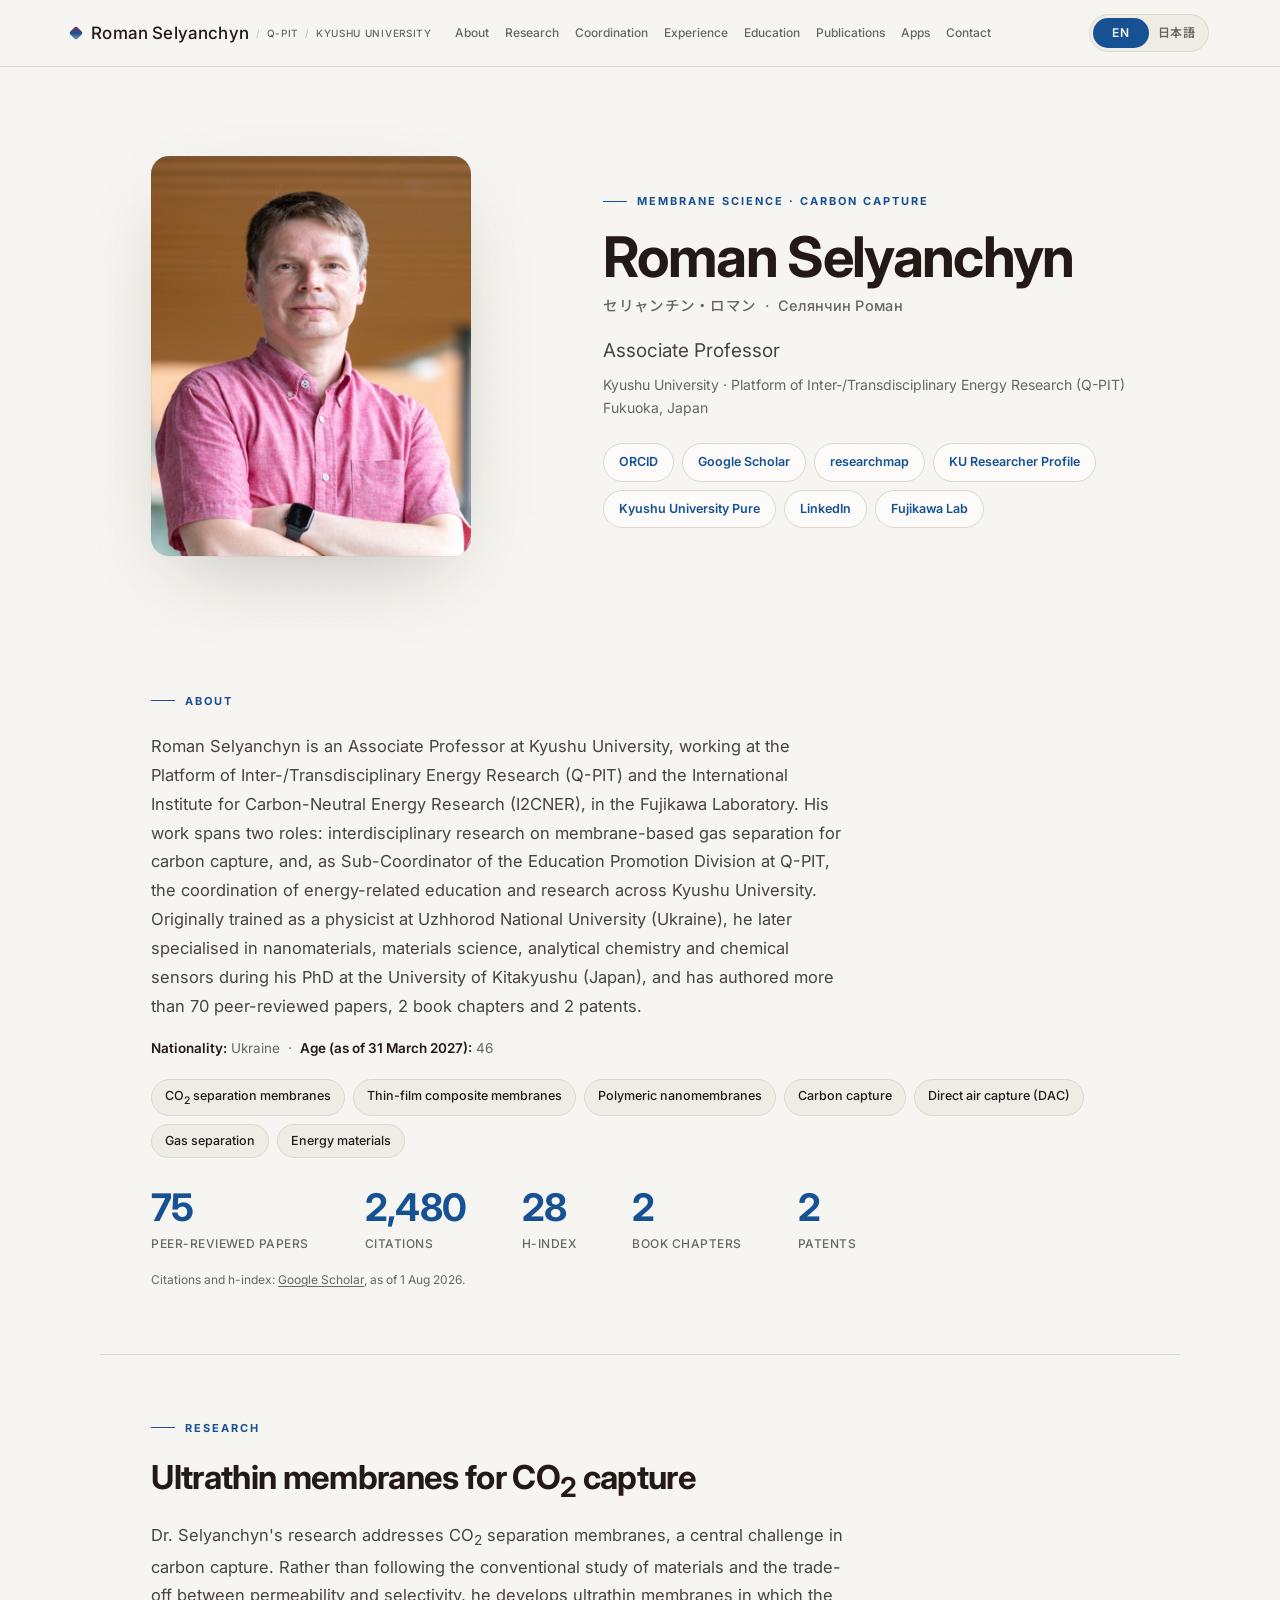
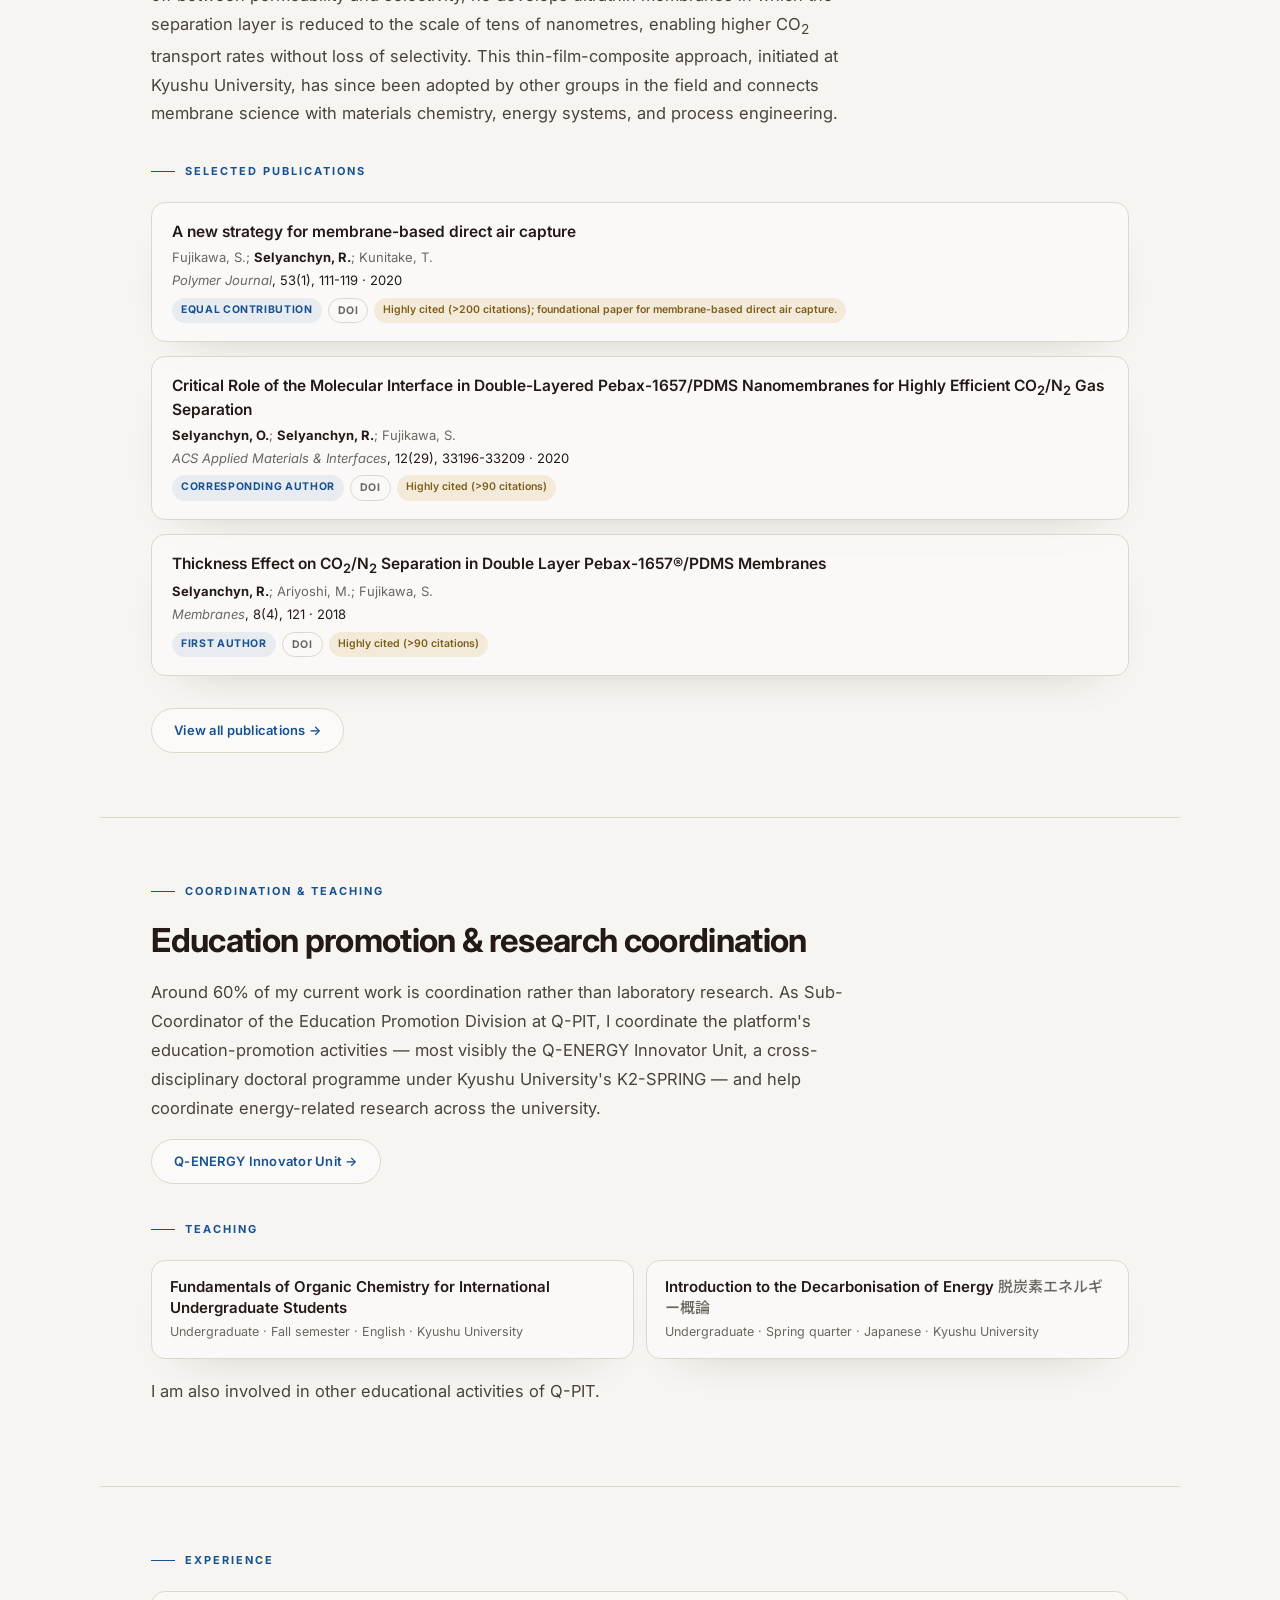
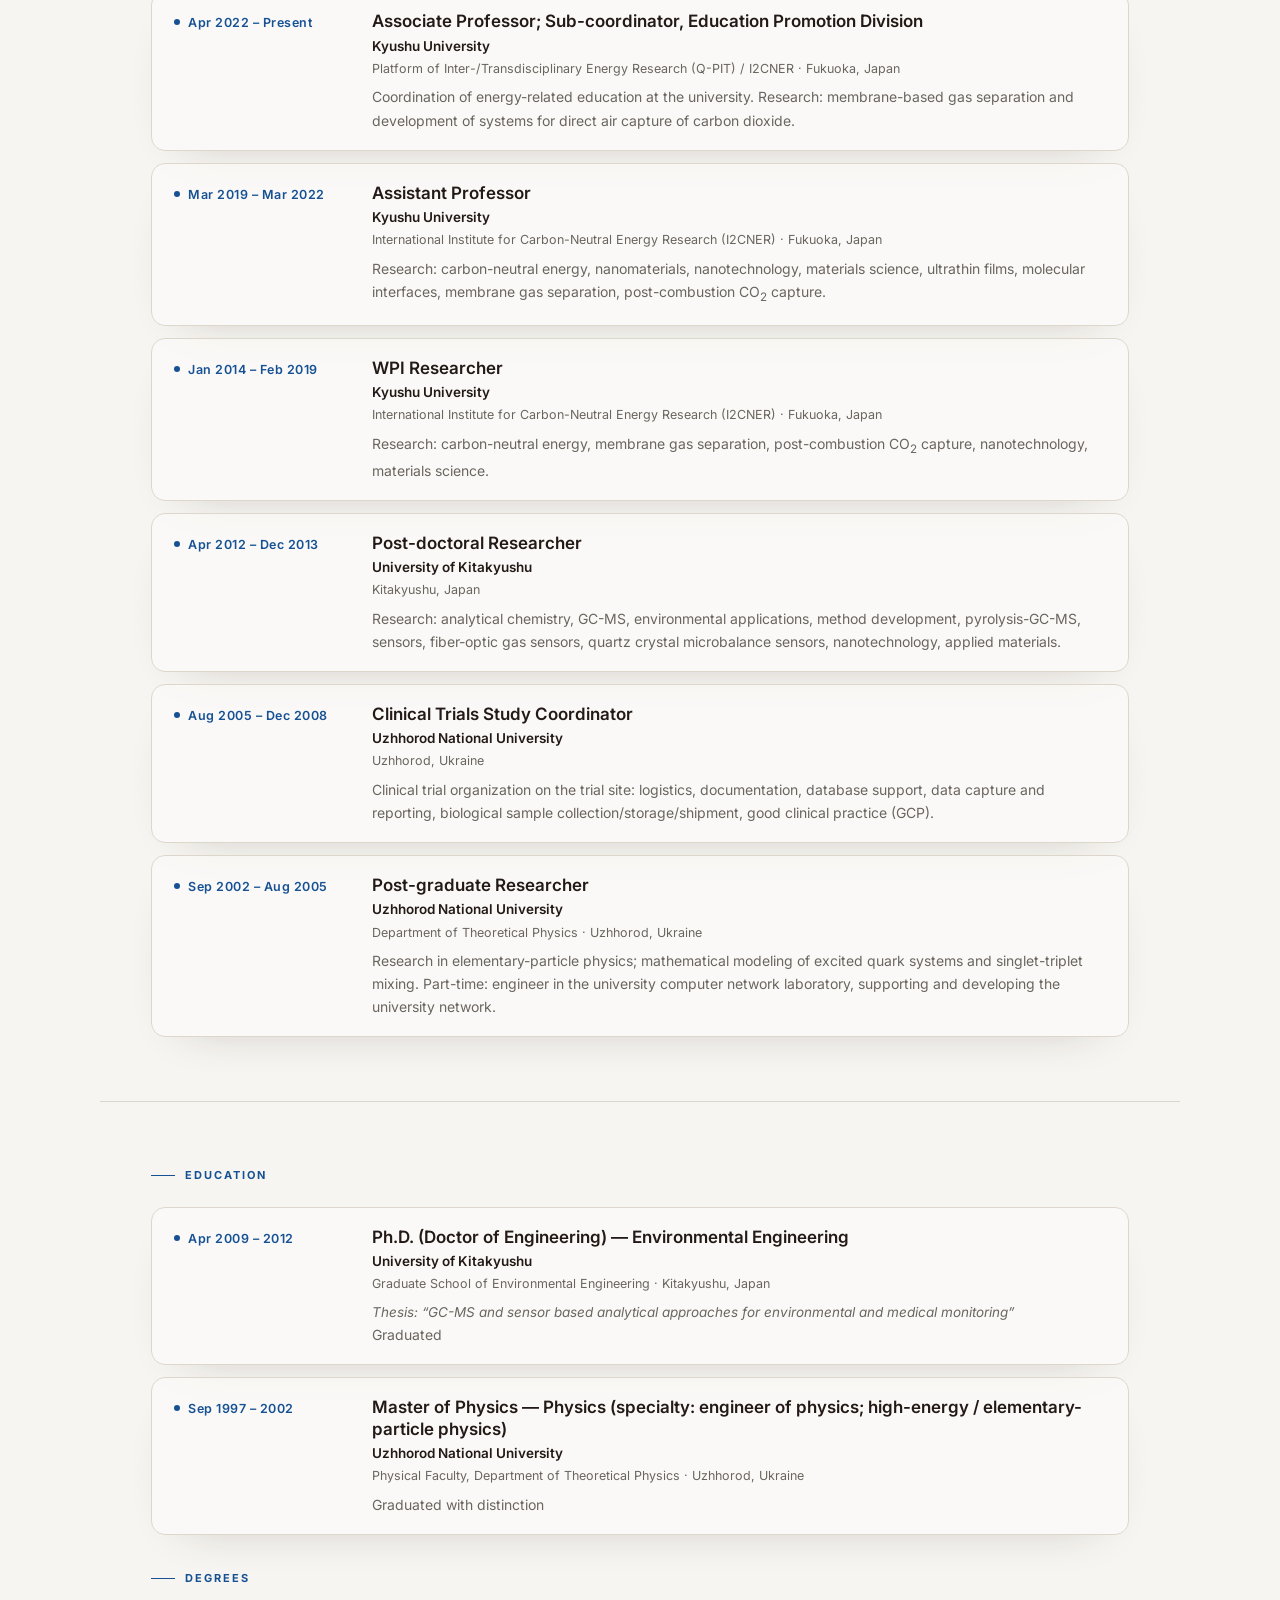
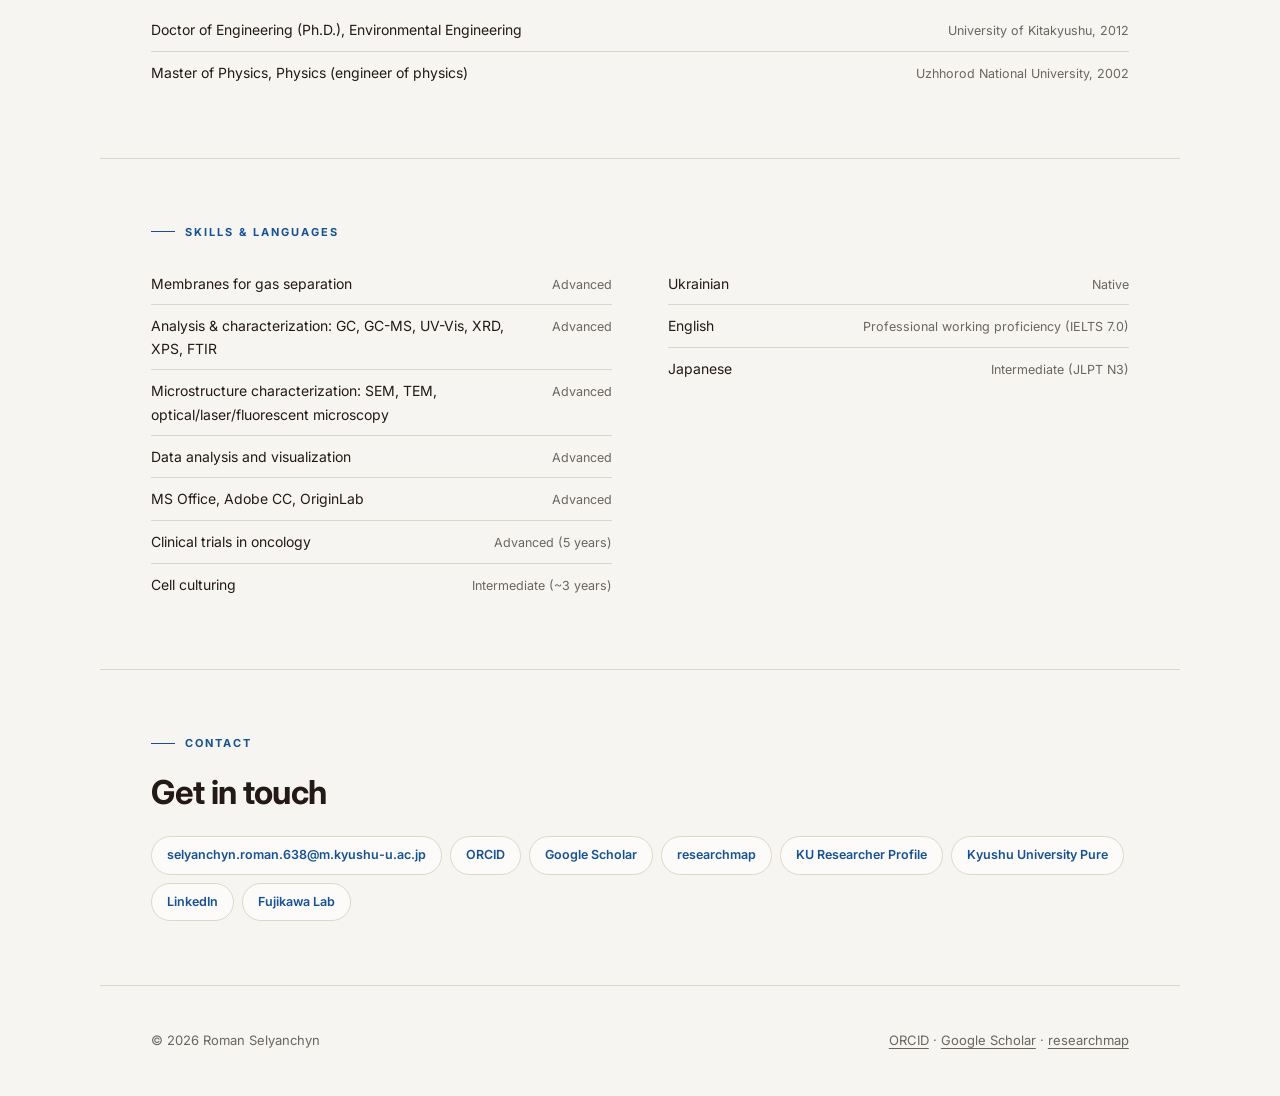
==== commit 92e92ae0: "Adopt the Q-PIT brand palette; add KU researcher profile + Pure links Colours are sampled from the o" ====
--- a/index.html
+++ b/index.html
@@ -8,7 +8,7 @@
 <link rel="preconnect" href="https://fonts.googleapis.com">
 <link rel="preconnect" href="https://fonts.gstatic.com" crossorigin>
 <link href="https://fonts.googleapis.com/css2?family=Inter:wght@400;500;600;700&family=Noto+Sans+JP:wght@400;500;600;700&display=swap" rel="stylesheet">
-<link rel="stylesheet" href="assets/css/main.css?v=953bf78021">
+<link rel="stylesheet" href="assets/css/main.css?v=1c8a46a667">
 </head>
 <body>
 <header class="topbar">
@@ -59,12 +59,14 @@
       <p class="hero-affil"><span data-en="Kyushu University" data-ja="九州大学">Kyushu University</span> &middot; <span data-en="Platform of Inter-/Transdisciplinary Energy Research (Q-PIT)" data-ja="エネルギー研究教育機構（Q-PIT）">Platform of Inter-/Transdisciplinary Energy Research (Q-PIT)</span><br><span data-en="Fukuoka, Japan" data-ja="日本・福岡">Fukuoka, Japan</span></p>
       <div class="hero-links">
         <a class="chip-link" href="https://orcid.org/0000-0002-0846-2416" target="_blank" rel="noopener">ORCID</a>
-        <a class="chip-link" href="https://scholar.google.com/citations?user=_ry05noAAAAJ&hl=en" target="_blank" rel="noopener">Google Scholar</a>
+        <a class="chip-link" href="https://scholar.google.com/citations?user=_ry05noAAAAJ&amp;hl=en" target="_blank" rel="noopener">Google Scholar</a>
         <a class="chip-link" href="https://researchmap.jp/romanselyanchyn" target="_blank" rel="noopener">researchmap</a>
+        <a class="chip-link" href="https://hyoka.ofc.kyushu-u.ac.jp/html/100024384_en.html" data-href-en="https://hyoka.ofc.kyushu-u.ac.jp/html/100024384_en.html" data-href-ja="https://hyoka.ofc.kyushu-u.ac.jp/html/100024384_ja.html" target="_blank" rel="noopener"><span data-en="KU Researcher Profile" data-ja="九州大学 研究者情報">KU Researcher Profile</span></a>
+        <a class="chip-link" href="https://kyushu-u.elsevierpure.com/en/persons/roman-selyanchyn/" data-href-en="https://kyushu-u.elsevierpure.com/en/persons/roman-selyanchyn/" data-href-ja="https://kyushu-u.elsevierpure.com/ja/persons/roman-selyanchyn/" target="_blank" rel="noopener"><span data-en="Kyushu University Pure" data-ja="九州大学 Pure">Kyushu University Pure</span></a>
         <a class="chip-link" href="https://www.linkedin.com/in/romanselyanchyn/" target="_blank" rel="noopener">LinkedIn</a>
         <a class="chip-link" href="https://i2cner.kyushu-u.ac.jp/~fujikawa/en/" target="_blank" rel="noopener">Fujikawa Lab</a>
       </div>
-      <div class="print-only"><a href="mailto:selyanchyn.roman.638@m.kyushu-u.ac.jp">selyanchyn.roman.638@m.kyushu-u.ac.jp</a> &nbsp;&middot;&nbsp; ORCID: https://orcid.org/0000-0002-0846-2416 &nbsp;&middot;&nbsp; Google Scholar: https://scholar.google.com/citations?user=_ry05noAAAAJ&amp;hl=en &nbsp;&middot;&nbsp; researchmap: https://researchmap.jp/romanselyanchyn &nbsp;&middot;&nbsp; LinkedIn: https://www.linkedin.com/in/romanselyanchyn/ &nbsp;&middot;&nbsp; Fujikawa Lab: https://i2cner.kyushu-u.ac.jp/~fujikawa/en/</div>
+      <div class="print-only"><a href="mailto:selyanchyn.roman.638@m.kyushu-u.ac.jp">selyanchyn.roman.638@m.kyushu-u.ac.jp</a> &nbsp;&middot;&nbsp; ORCID: https://orcid.org/0000-0002-0846-2416 &nbsp;&middot;&nbsp; Google Scholar: https://scholar.google.com/citations?user=_ry05noAAAAJ&amp;hl=en &nbsp;&middot;&nbsp; researchmap: https://researchmap.jp/romanselyanchyn &nbsp;&middot;&nbsp; KU Researcher Profile: https://hyoka.ofc.kyushu-u.ac.jp/html/100024384_en.html &nbsp;&middot;&nbsp; Kyushu University Pure: https://kyushu-u.elsevierpure.com/en/persons/roman-selyanchyn/ &nbsp;&middot;&nbsp; LinkedIn: https://www.linkedin.com/in/romanselyanchyn/ &nbsp;&middot;&nbsp; Fujikawa Lab: https://i2cner.kyushu-u.ac.jp/~fujikawa/en/</div>
     </div>
   </section>
 
@@ -268,8 +270,10 @@
     <div class="hero-links">
         <a class="chip-link" href="mailto:selyanchyn.roman.638@m.kyushu-u.ac.jp">selyanchyn.roman.638@m.kyushu-u.ac.jp</a>
         <a class="chip-link" href="https://orcid.org/0000-0002-0846-2416" target="_blank" rel="noopener">ORCID</a>
-        <a class="chip-link" href="https://scholar.google.com/citations?user=_ry05noAAAAJ&hl=en" target="_blank" rel="noopener">Google Scholar</a>
+        <a class="chip-link" href="https://scholar.google.com/citations?user=_ry05noAAAAJ&amp;hl=en" target="_blank" rel="noopener">Google Scholar</a>
         <a class="chip-link" href="https://researchmap.jp/romanselyanchyn" target="_blank" rel="noopener">researchmap</a>
+        <a class="chip-link" href="https://hyoka.ofc.kyushu-u.ac.jp/html/100024384_en.html" data-href-en="https://hyoka.ofc.kyushu-u.ac.jp/html/100024384_en.html" data-href-ja="https://hyoka.ofc.kyushu-u.ac.jp/html/100024384_ja.html" target="_blank" rel="noopener"><span data-en="KU Researcher Profile" data-ja="九州大学 研究者情報">KU Researcher Profile</span></a>
+        <a class="chip-link" href="https://kyushu-u.elsevierpure.com/en/persons/roman-selyanchyn/" data-href-en="https://kyushu-u.elsevierpure.com/en/persons/roman-selyanchyn/" data-href-ja="https://kyushu-u.elsevierpure.com/ja/persons/roman-selyanchyn/" target="_blank" rel="noopener"><span data-en="Kyushu University Pure" data-ja="九州大学 Pure">Kyushu University Pure</span></a>
         <a class="chip-link" href="https://www.linkedin.com/in/romanselyanchyn/" target="_blank" rel="noopener">LinkedIn</a>
         <a class="chip-link" href="https://i2cner.kyushu-u.ac.jp/~fujikawa/en/" target="_blank" rel="noopener">Fujikawa Lab</a>
     </div>
@@ -315,6 +319,12 @@
       // from user input, so assigning it back as HTML is safe here.
       if(el.dataset.html==='1'){el.innerHTML=v;}else{el.textContent=v;}
     });
+    // Links whose target exists in both languages (KU researcher DB, Pure) point at
+    // the matching version rather than always sending a Japanese reader to English.
+    document.querySelectorAll('a[data-href-en][data-href-ja]').forEach(function(a){
+      var u=(lang==='ja')?a.dataset.hrefJa:a.dataset.hrefEn;
+      if(u)a.setAttribute('href',u);
+    });
     var tg=document.getElementById('lang-toggle');
     if(tg){
       tg.setAttribute('data-lang',lang);
--- a/assets/css/main.css
+++ b/assets/css/main.css
@@ -2,8 +2,8 @@
    Design system shared with the Q-ENERGY Innovator Unit site. */
 
 :root{
-  --paper:#f6f3ec;--paper2:#efeae0;--ink:#19211d;--muted:#5f685f;--line:#d9d3c4;
-  --blue:#1f3a6b;--green:#2a8a86;--wine:#8a2347;--gold:#d4a84b;
+  --paper:#f7f5f1;--paper2:#efece6;--ink:#231916;--muted:#6b6560;--line:#ddd6ca;
+  --blue:#165193;--silver:#8f9499;--wine:#9c2350;--gold:#c9962f;
   /* All-sans (Inter). --serif kept as an alias so existing rules pick up Inter too. */
   --sans:"Inter","Noto Sans JP",system-ui,sans-serif;
   --serif:"Inter","Noto Sans JP",system-ui,sans-serif;
@@ -13,12 +13,12 @@
 *{box-sizing:border-box}
 body{margin:0;background:var(--paper);color:var(--ink);font-family:var(--sans);line-height:1.65;overflow-x:clip}
 body:before{content:"";position:fixed;inset:0;pointer-events:none;opacity:.35;z-index:-1;
-  background-image:radial-gradient(rgba(31,58,107,.06) 1px,transparent 1px);background-size:18px 18px}
+  background-image:radial-gradient(rgba(22,81,147,.06) 1px,transparent 1px);background-size:18px 18px}
 a{color:var(--blue);text-underline-offset:3px}
 img{max-width:100%}
 
 /* ── Topbar ─────────────────────────────────────────────── */
-.topbar{position:sticky;top:0;z-index:50;background:rgba(246,243,236,.84);
+.topbar{position:sticky;top:0;z-index:50;background:rgba(247,245,241,.84);
   backdrop-filter:saturate(140%) blur(10px);-webkit-backdrop-filter:saturate(140%) blur(10px);
   border-bottom:1px solid var(--line)}
 /* The topbar runs wider than the --max content column: name + affiliations + an
@@ -30,7 +30,7 @@
 .program-mark .pm-name{display:flex;align-items:center;gap:10px;font:inherit;letter-spacing:inherit;
   color:inherit;text-decoration:none;transition:color .2s}
 .program-mark .pm-name:hover{color:var(--blue)}
-.program-mark .dot{width:10px;height:10px;background:linear-gradient(135deg,var(--wine),var(--blue),var(--green));
+.program-mark .dot{width:10px;height:10px;background:linear-gradient(135deg,var(--wine),var(--blue),var(--silver));
   border-radius:2px;transform:rotate(45deg);flex-shrink:0}
 .program-mark small{display:flex;align-items:center;gap:6px;font-family:var(--sans);font-size:10px;
   font-weight:500;letter-spacing:.07em;text-transform:uppercase;color:var(--muted);white-space:nowrap}
@@ -40,8 +40,8 @@
 .landing-nav{display:flex;align-items:center;gap:2px}
 .landing-nav a{font-family:var(--sans);font-size:12px;font-weight:500;color:var(--muted);
   text-decoration:none;padding:6px 7px;border-radius:6px;transition:color .2s,background .2s}
-.landing-nav a:hover{color:var(--blue);background:rgba(31,58,107,.06)}
-.landing-nav a.active{color:var(--blue);background:rgba(31,58,107,.09)}
+.landing-nav a:hover{color:var(--blue);background:rgba(22,81,147,.06)}
+.landing-nav a.active{color:var(--blue);background:rgba(22,81,147,.09)}
 /* EN / 日本語 switch — same pill toggle as the Q-ENERGY student site. */
 .lang-toggle{display:flex;padding:3px;background:var(--paper2);border:1px solid var(--line);
   border-radius:999px;font-family:var(--sans);font-size:12px;font-weight:600;letter-spacing:.06em;
@@ -67,7 +67,7 @@
   .menu-btn{display:inline-flex}
   .landing-nav{display:none;position:absolute;top:calc(100% + 1px);left:0;right:0;flex-direction:column;
     align-items:stretch;gap:2px;background:var(--paper);border-bottom:1px solid var(--line);
-    box-shadow:0 14px 30px rgba(25,33,29,.13);padding:10px;z-index:60}
+    box-shadow:0 14px 30px rgba(35,25,22,.13);padding:10px;z-index:60}
   .landing-nav.open{display:flex}
   .landing-nav a{padding:13px 14px;border-radius:8px;font-size:15px}
 }
@@ -77,7 +77,7 @@
   display:grid;grid-template-columns:.85fr 1.15fr;gap:clamp(28px,5vw,64px);align-items:center}
 .hero-photo{order:1}
 .hero-photo img{width:100%;max-width:320px;aspect-ratio:4/5;object-fit:cover;object-position:center top;
-  border-radius:18px;box-shadow:0 1px 0 rgba(26,31,28,.04),0 30px 80px -30px rgba(26,31,28,.28)}
+  border-radius:18px;box-shadow:0 1px 0 rgba(35,25,22,.04),0 30px 80px -30px rgba(35,25,22,.28)}
 .hero-copy{order:2}
 .hero-copy .eyebrow{font-family:var(--sans);font-size:11px;font-weight:700;letter-spacing:.18em;
   text-transform:uppercase;color:var(--blue);margin:0 0 18px;display:flex;align-items:center;gap:10px}
@@ -85,7 +85,7 @@
 .hero-copy h1{font-family:var(--sans);font-weight:700;font-size:clamp(34px,4.6vw,56px);line-height:1.04;
   letter-spacing:-.03em;color:var(--ink);margin:0 0 8px}
 .hero-names{font-family:var(--sans);font-size:14.5px;font-weight:500;color:var(--muted);letter-spacing:.02em;margin:0 0 18px}
-.hero-role{font-family:var(--serif);font-size:clamp(16px,1.8vw,19px);line-height:1.6;color:#3a423d;margin:0 0 6px}
+.hero-role{font-family:var(--serif);font-size:clamp(16px,1.8vw,19px);line-height:1.6;color:#4a423e;margin:0 0 6px}
 .hero-affil{font-family:var(--sans);font-size:14px;color:var(--muted);margin:0}
 .hero-links{display:flex;gap:8px;flex-wrap:wrap;margin-top:24px}
 .chip-link{display:inline-flex;align-items:center;gap:6px;padding:8px 15px;border-radius:999px;
@@ -107,7 +107,7 @@
 .kicker:before{content:"";width:24px;height:1px;background:var(--blue)}
 .section h2{font-family:var(--sans);font-weight:700;font-size:clamp(24px,2.8vw,33px);letter-spacing:-.02em;
   color:var(--ink);margin:0 0 18px;line-height:1.15}
-.lead{font-family:var(--sans);font-size:clamp(15px,1.5vw,16.5px);line-height:1.75;color:#3a423d;margin:0 0 16px;max-width:70ch}
+.lead{font-family:var(--sans);font-size:clamp(15px,1.5vw,16.5px);line-height:1.75;color:#4a423e;margin:0 0 16px;max-width:70ch}
 
 /* ── About: interests + stats ───────────────────────────── */
 .about-meta{font-family:var(--sans);font-size:13.5px;color:var(--muted);margin:0 0 20px}
@@ -128,7 +128,7 @@
 .timeline{display:flex;flex-direction:column;gap:12px}
 .tl-item{display:grid;grid-template-columns:168px 1fr;gap:clamp(12px,3vw,30px);
   background:rgba(255,255,255,.45);border:1px solid var(--line);border-radius:14px;
-  padding:18px 22px;box-shadow:0 18px 50px -34px rgba(26,31,28,.3)}
+  padding:18px 22px;box-shadow:0 18px 50px -34px rgba(35,25,22,.3)}
 .tl-date{font-family:var(--sans);font-size:12.5px;font-weight:600;letter-spacing:.04em;color:var(--blue);
   padding-top:3px;display:flex;align-items:baseline;gap:8px}
 .tl-date:before{content:"";flex:none;width:6px;height:6px;border-radius:50%;background:var(--blue);
@@ -156,18 +156,18 @@
 .pub-badges{margin-top:6px;display:flex;flex-wrap:wrap;gap:6px}
 .badge{font-family:var(--sans);font-size:10.5px;font-weight:700;letter-spacing:.06em;text-transform:uppercase;
   padding:3px 9px;border-radius:999px}
-.badge.role{background:rgba(31,58,107,.08);color:var(--blue)}
+.badge.role{background:rgba(22,81,147,.08);color:var(--blue)}
 .badge.doi{background:transparent;border:1px solid var(--line);color:var(--muted);text-decoration:none}
 .badge.doi:hover{color:var(--blue);border-color:var(--blue)}
-.badge.note{background:rgba(212,168,75,.16);color:#8a6a1e;text-transform:none;letter-spacing:0;font-weight:600}
+.badge.note{background:rgba(201,150,47,.15);color:#7d5f1c;text-transform:none;letter-spacing:0;font-weight:600}
 .pub-featured{background:rgba(255,255,255,.45);border:1px solid var(--line);border-radius:14px;
-  padding:18px 20px;margin-bottom:14px;box-shadow:0 18px 50px -34px rgba(26,31,28,.3)}
+  padding:18px 20px;margin-bottom:14px;box-shadow:0 18px 50px -34px rgba(35,25,22,.3)}
 .pub-featured .pub{grid-template-columns:1fr;border-top:0;padding:0}
 
 /* ── Courses (teaching) ─────────────────────────────────── */
 .courses{display:grid;grid-template-columns:1fr 1fr;gap:12px}
 .course{background:rgba(255,255,255,.45);border:1px solid var(--line);border-radius:14px;padding:16px 18px;
-  box-shadow:0 18px 50px -34px rgba(26,31,28,.3)}
+  box-shadow:0 18px 50px -34px rgba(35,25,22,.3)}
 .course-name{font-family:var(--sans);font-weight:600;font-size:15px;line-height:1.35;color:var(--ink);margin:0 0 4px}
 .course-ja{font-weight:500;color:var(--muted)}
 .course-meta{font-family:var(--sans);font-size:12.5px;color:var(--muted);margin:0}
@@ -177,8 +177,8 @@
 .apps-grid{display:grid;grid-template-columns:1fr 1fr;gap:16px}
 .app-card{display:flex;flex-direction:column;gap:10px;background:rgba(255,255,255,.45);
   border:1px solid var(--line);border-radius:14px;padding:22px 24px;text-decoration:none;color:inherit;
-  box-shadow:0 18px 50px -34px rgba(26,31,28,.3);transition:transform .2s,box-shadow .2s,border-color .2s}
-.app-card:hover{transform:translateY(-2px);border-color:var(--blue);box-shadow:0 26px 60px -34px rgba(26,31,28,.42)}
+  box-shadow:0 18px 50px -34px rgba(35,25,22,.3);transition:transform .2s,box-shadow .2s,border-color .2s}
+.app-card:hover{transform:translateY(-2px);border-color:var(--blue);box-shadow:0 26px 60px -34px rgba(35,25,22,.42)}
 .app-title{font-family:var(--sans);font-weight:700;font-size:17px;line-height:1.3;color:var(--ink);margin:0}
 .app-blurb{font-family:var(--sans);font-size:13.5px;line-height:1.6;color:var(--muted);margin:0;flex:1}
 .app-tags{display:flex;flex-wrap:wrap;gap:6px}
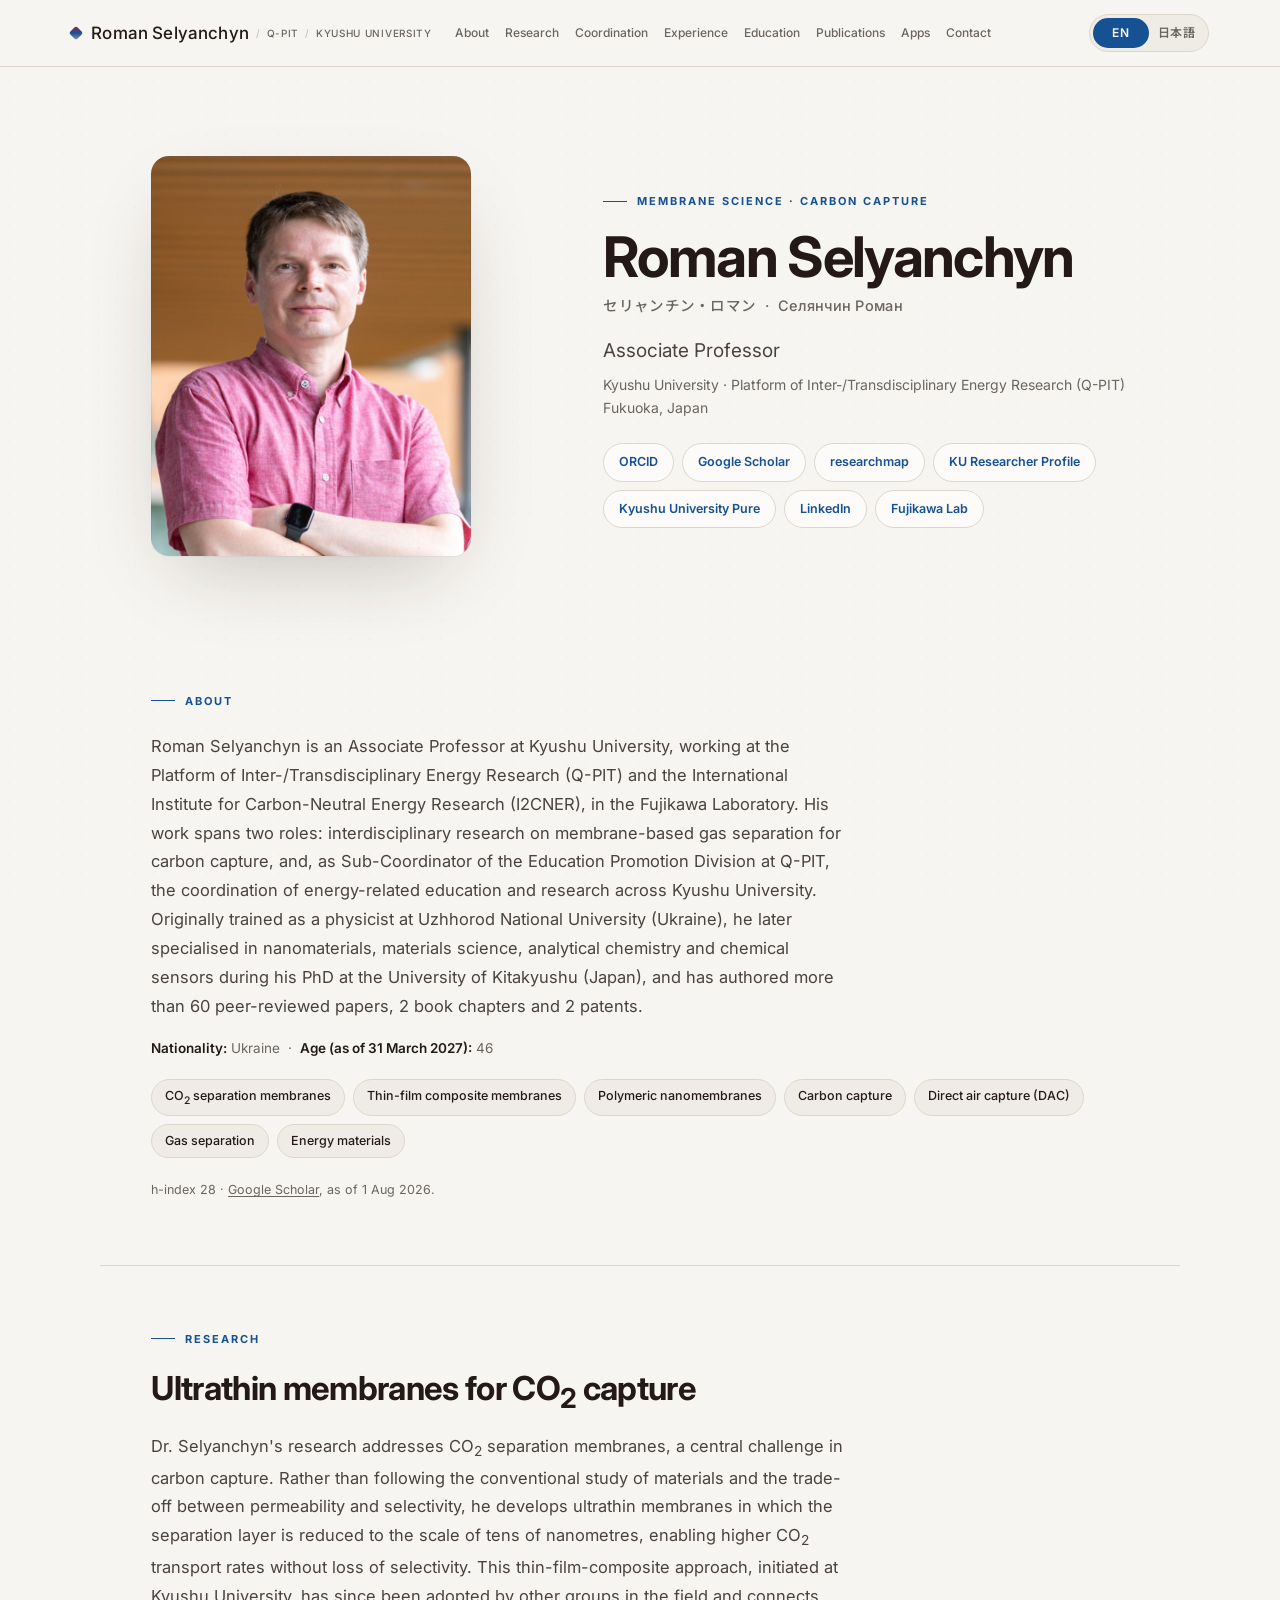
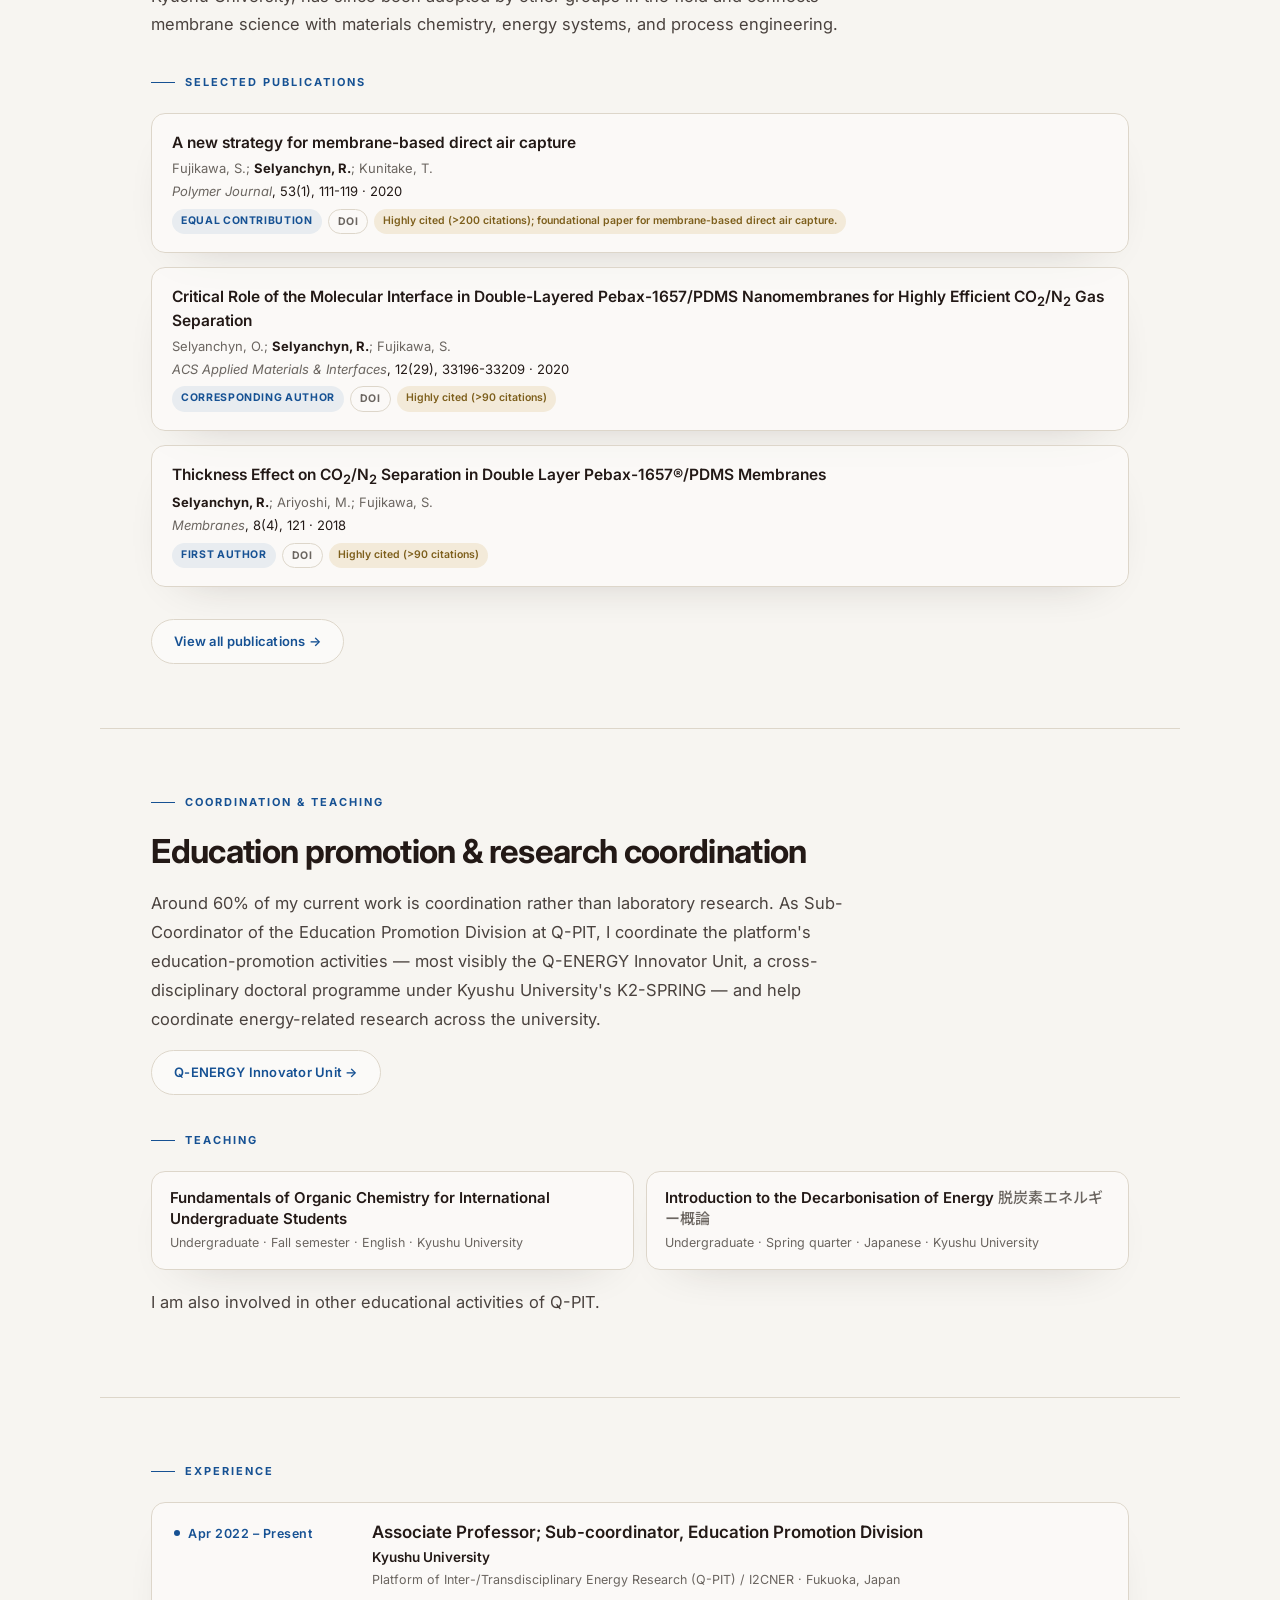
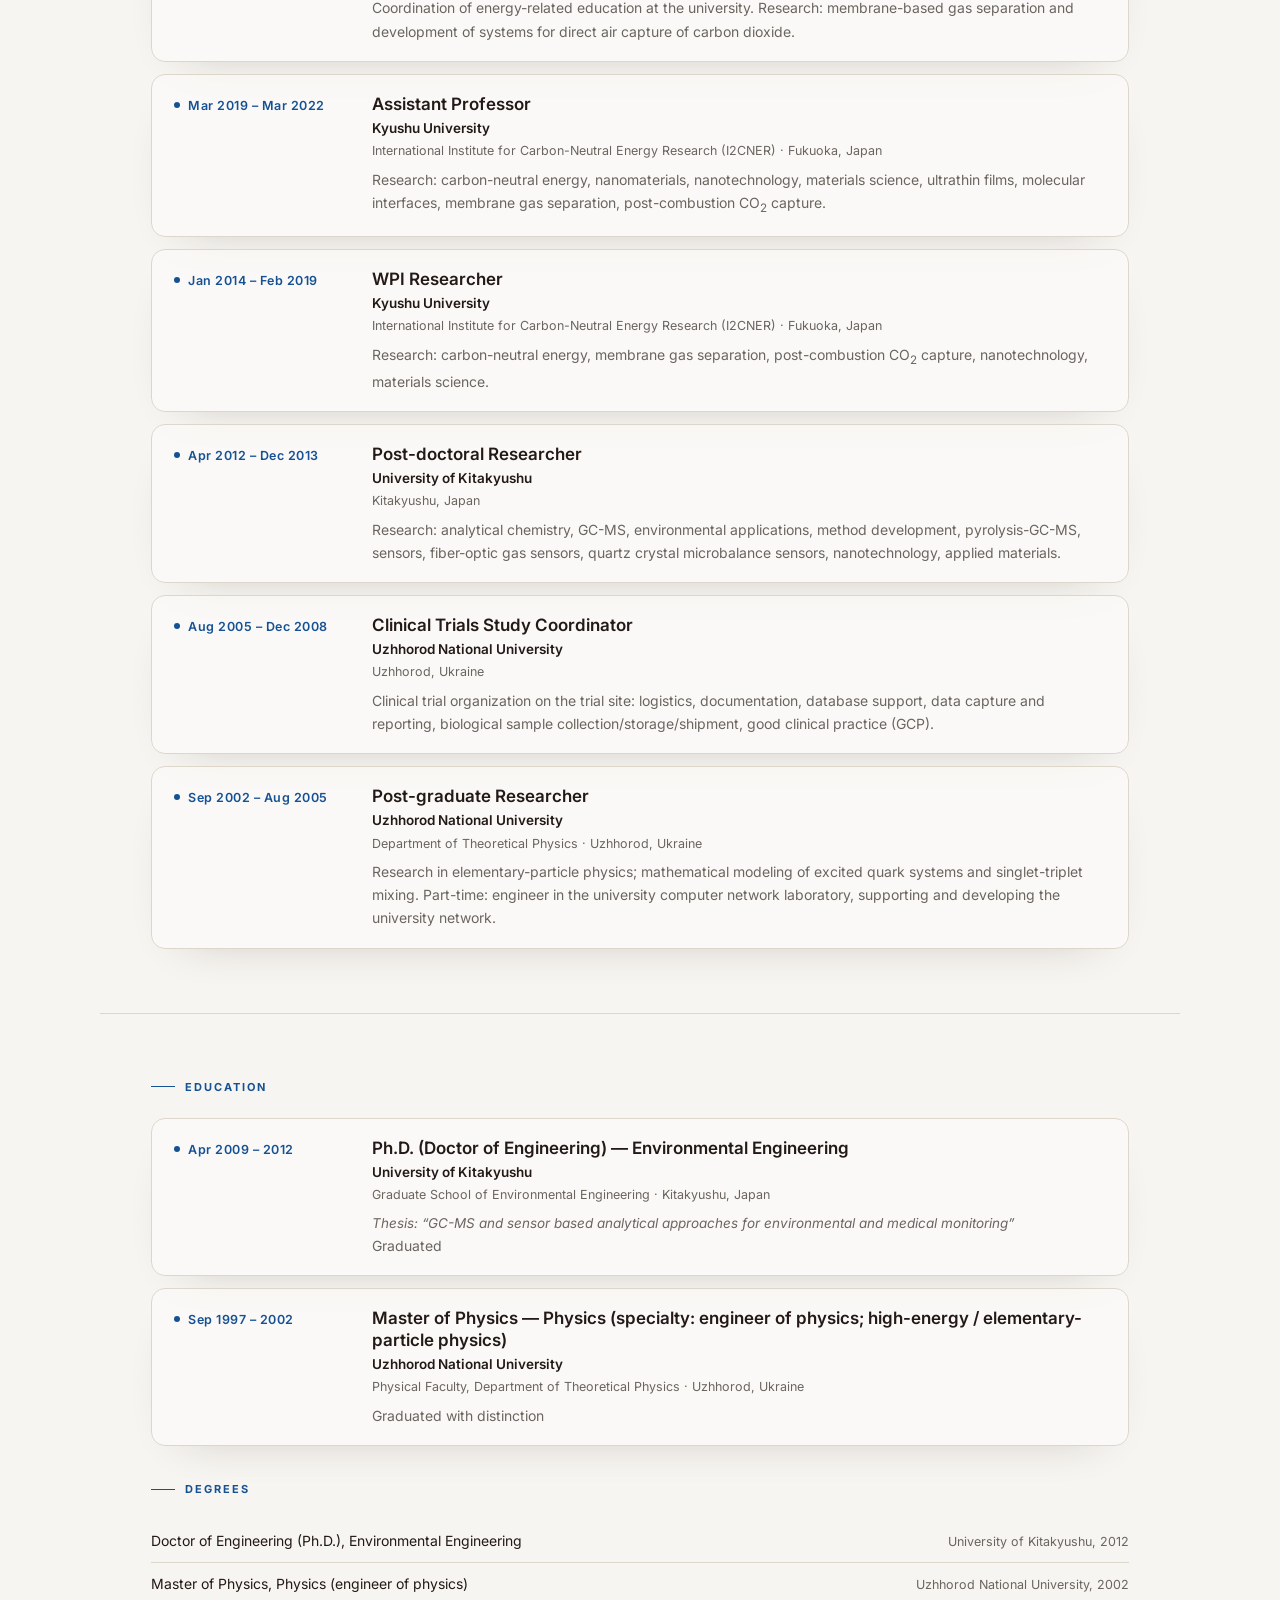
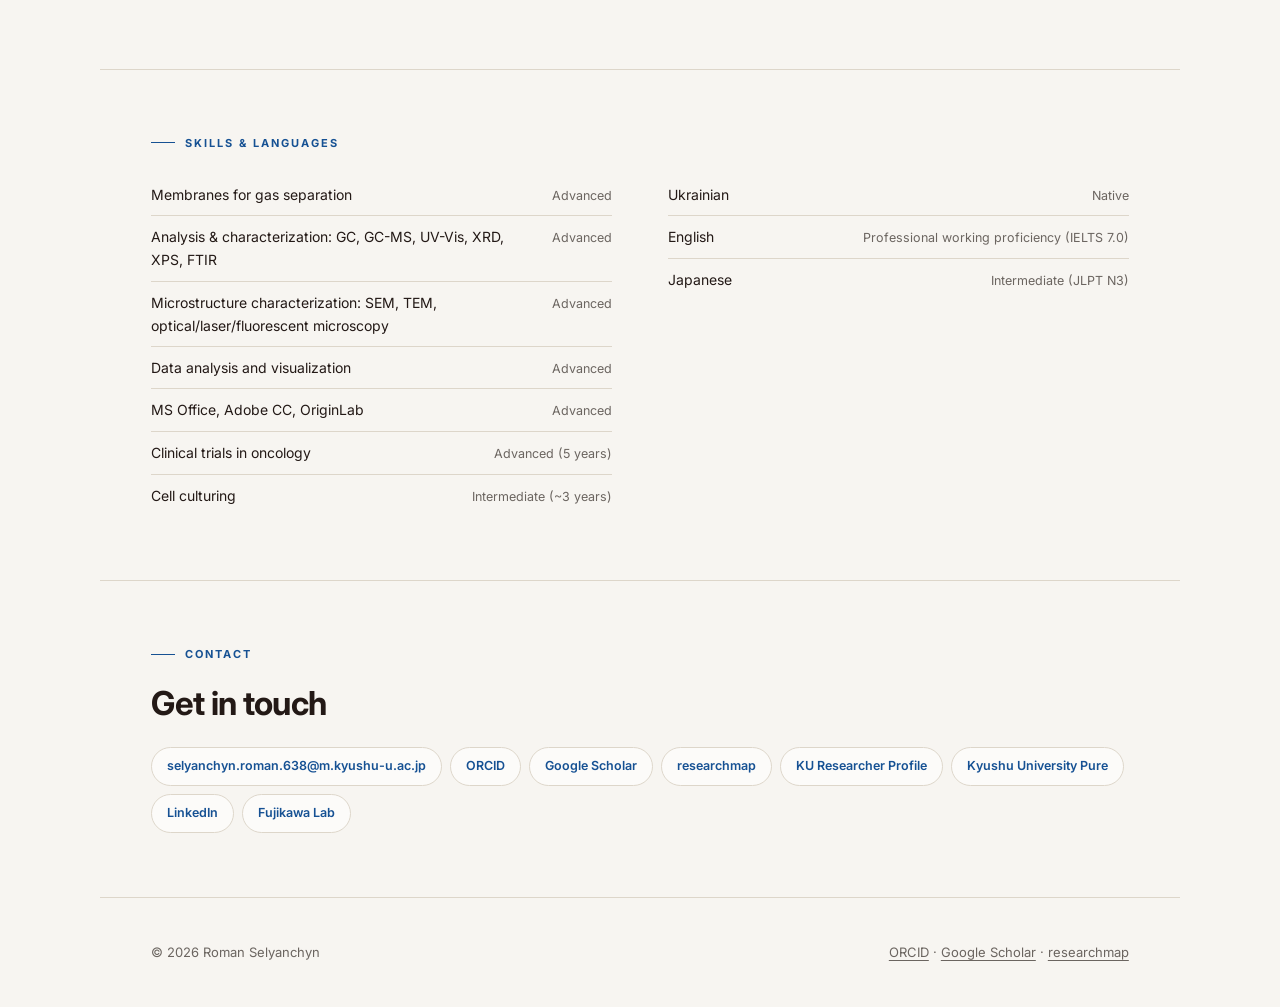
==== commit 6d37cde0: "Clean the publication list; drop the stats strip for a single h-index line Publications 75 -> 68. Re" ====
--- a/index.html
+++ b/index.html
@@ -8,7 +8,7 @@
 <link rel="preconnect" href="https://fonts.googleapis.com">
 <link rel="preconnect" href="https://fonts.gstatic.com" crossorigin>
 <link href="https://fonts.googleapis.com/css2?family=Inter:wght@400;500;600;700&family=Noto+Sans+JP:wght@400;500;600;700&display=swap" rel="stylesheet">
-<link rel="stylesheet" href="assets/css/main.css?v=1c8a46a667">
+<link rel="stylesheet" href="assets/css/main.css?v=ee738f4821">
 </head>
 <body>
 <header class="topbar">
@@ -72,7 +72,7 @@
 
   <section class="section" id="about">
     <div class="kicker"><span data-en="About" data-ja="概要">About</span></div>
-    <p class="lead"><span data-en="Roman Selyanchyn is an Associate Professor at Kyushu University, working at the Platform of Inter-/Transdisciplinary Energy Research (Q-PIT) and the International Institute for Carbon-Neutral Energy Research (I2CNER), in the Fujikawa Laboratory. His work spans two roles: interdisciplinary research on membrane-based gas separation for carbon capture, and, as Sub-Coordinator of the Education Promotion Division at Q-PIT, the coordination of energy-related education and research across Kyushu University. Originally trained as a physicist at Uzhhorod National University (Ukraine), he later specialised in nanomaterials, materials science, analytical chemistry and chemical sensors during his PhD at the University of Kitakyushu (Japan), and has authored more than 70 peer-reviewed papers, 2 book chapters and 2 patents." data-ja="セリャンチン・ロマンは九州大学准教授であり、エネルギー研究教育機構（Q-PIT）およびカーボンニュートラル・エネルギー国際研究所（I2CNER）藤川研究室に所属しています。研究面では、二酸化炭素回収に向けた膜による気体分離を中心とする学際的研究に取り組み、あわせてQ-PIT教育推進部門サブコーディネーターとして、九州大学全体のエネルギー関連の教育・研究の調整を担っています。ウジホロド国立大学（ウクライナ）で物理学を修めた後、北九州市立大学（日本）での博士課程においてナノ材料、材料科学、分析化学および化学センサーを専門としました。査読付き論文70報以上、著書（分担執筆）2件、特許2件を有します。" data-html="1">Roman Selyanchyn is an Associate Professor at Kyushu University, working at the Platform of Inter-/Transdisciplinary Energy Research (Q-PIT) and the International Institute for Carbon-Neutral Energy Research (I2CNER), in the Fujikawa Laboratory. His work spans two roles: interdisciplinary research on membrane-based gas separation for carbon capture, and, as Sub-Coordinator of the Education Promotion Division at Q-PIT, the coordination of energy-related education and research across Kyushu University. Originally trained as a physicist at Uzhhorod National University (Ukraine), he later specialised in nanomaterials, materials science, analytical chemistry and chemical sensors during his PhD at the University of Kitakyushu (Japan), and has authored more than 70 peer-reviewed papers, 2 book chapters and 2 patents.</span></p>
+    <p class="lead"><span data-en="Roman Selyanchyn is an Associate Professor at Kyushu University, working at the Platform of Inter-/Transdisciplinary Energy Research (Q-PIT) and the International Institute for Carbon-Neutral Energy Research (I2CNER), in the Fujikawa Laboratory. His work spans two roles: interdisciplinary research on membrane-based gas separation for carbon capture, and, as Sub-Coordinator of the Education Promotion Division at Q-PIT, the coordination of energy-related education and research across Kyushu University. Originally trained as a physicist at Uzhhorod National University (Ukraine), he later specialised in nanomaterials, materials science, analytical chemistry and chemical sensors during his PhD at the University of Kitakyushu (Japan), and has authored more than 60 peer-reviewed papers, 2 book chapters and 2 patents." data-ja="セリャンチン・ロマンは九州大学准教授であり、エネルギー研究教育機構（Q-PIT）およびカーボンニュートラル・エネルギー国際研究所（I2CNER）藤川研究室に所属しています。研究面では、二酸化炭素回収に向けた膜による気体分離を中心とする学際的研究に取り組み、あわせてQ-PIT教育推進部門サブコーディネーターとして、九州大学全体のエネルギー関連の教育・研究の調整を担っています。ウジホロド国立大学（ウクライナ）で物理学を修めた後、北九州市立大学（日本）での博士課程においてナノ材料、材料科学、分析化学および化学センサーを専門としました。査読付き論文60報以上、著書（分担執筆）2件、特許2件を有します。" data-html="1">Roman Selyanchyn is an Associate Professor at Kyushu University, working at the Platform of Inter-/Transdisciplinary Energy Research (Q-PIT) and the International Institute for Carbon-Neutral Energy Research (I2CNER), in the Fujikawa Laboratory. His work spans two roles: interdisciplinary research on membrane-based gas separation for carbon capture, and, as Sub-Coordinator of the Education Promotion Division at Q-PIT, the coordination of energy-related education and research across Kyushu University. Originally trained as a physicist at Uzhhorod National University (Ukraine), he later specialised in nanomaterials, materials science, analytical chemistry and chemical sensors during his PhD at the University of Kitakyushu (Japan), and has authored more than 60 peer-reviewed papers, 2 book chapters and 2 patents.</span></p>
     <p class="about-meta"><b><span data-en="Nationality:" data-ja="国籍：">Nationality:</span></b> <span data-en="Ukraine" data-ja="ウクライナ">Ukraine</span> &nbsp;&middot;&nbsp; <b><span data-en="Age (as of 31 March 2027):" data-ja="年齢（2027年3月31日時点）：">Age (as of 31 March 2027):</span></b> 46</p>
     <div class="tags">
       <span class="tag">CO<sub>2</sub> separation membranes</span>
@@ -83,14 +83,7 @@
       <span class="tag">Gas separation</span>
       <span class="tag">Energy materials</span>
     </div>
-    <div class="stats">
-      <div class="stat"><div class="num">75</div><div class="lbl"><span data-en="Peer-reviewed papers" data-ja="査読付き論文">Peer-reviewed papers</span></div></div>
-      <div class="stat"><div class="num">2,480</div><div class="lbl"><span data-en="Citations" data-ja="被引用数">Citations</span></div></div>
-      <div class="stat"><div class="num">28</div><div class="lbl"><span data-en="h-index" data-ja="h指数">h-index</span></div></div>
-      <div class="stat"><div class="num">2</div><div class="lbl"><span data-en="Book chapters" data-ja="著書（分担執筆）">Book chapters</span></div></div>
-      <div class="stat"><div class="num">2</div><div class="lbl"><span data-en="Patents" data-ja="特許">Patents</span></div></div>
-    </div>
-    <p class="stats-note" data-html="1" data-en="Citations and h-index: &lt;a href=&quot;https://scholar.google.com/citations?user=_ry05noAAAAJ&amp;hl=en&quot; target=&quot;_blank&quot; rel=&quot;noopener&quot;&gt;Google Scholar&lt;/a&gt;, as of 1 Aug 2026." data-ja="被引用数・h指数：&lt;a href=&quot;https://scholar.google.com/citations?user=_ry05noAAAAJ&amp;hl=en&quot; target=&quot;_blank&quot; rel=&quot;noopener&quot;&gt;Google Scholar&lt;/a&gt;（2026年8月1日時点）">Citations and h-index: <a href="https://scholar.google.com/citations?user=_ry05noAAAAJ&hl=en" target="_blank" rel="noopener">Google Scholar</a>, as of 1 Aug 2026.</p>
+    <p class="stats-note" data-html="1" data-en="h-index 28 &amp;middot; &lt;a href=&quot;https://scholar.google.com/citations?user=_ry05noAAAAJ&amp;hl=en&quot; target=&quot;_blank&quot; rel=&quot;noopener&quot;&gt;Google Scholar&lt;/a&gt;, as of 1 Aug 2026." data-ja="h指数 28・&lt;a href=&quot;https://scholar.google.com/citations?user=_ry05noAAAAJ&amp;hl=en&quot; target=&quot;_blank&quot; rel=&quot;noopener&quot;&gt;Google Scholar&lt;/a&gt;（2026年8月1日時点）">h-index 28 &middot; <a href="https://scholar.google.com/citations?user=_ry05noAAAAJ&hl=en" target="_blank" rel="noopener">Google Scholar</a>, as of 1 Aug 2026.</p>
   </section>
 
   <section class="section" id="research">
@@ -114,7 +107,7 @@
         
         <div>
           <p class="pub-title"><a href="https://doi.org/10.1021/acsami.0c07344" target="_blank" rel="noopener">Critical Role of the Molecular Interface in Double-Layered Pebax-1657/PDMS Nanomembranes for Highly Efficient CO<sub>2</sub>/N<sub>2</sub> Gas Separation</a></p>
-          <p class="pub-authors"><span class="me">Selyanchyn, O.</span>; <span class="me">Selyanchyn, R.</span>; Fujikawa, S.</p>
+          <p class="pub-authors">Selyanchyn, O.; <span class="me">Selyanchyn, R.</span>; Fujikawa, S.</p>
           <p class="pub-venue"><em>ACS Applied Materials &amp; Interfaces</em>, 12(29), 33196-33209 &middot; 2020</p>
           <div class="pub-badges"><span class="badge role">Corresponding author</span><a class="badge doi" href="https://doi.org/10.1021/acsami.0c07344" target="_blank" rel="noopener">DOI</a><span class="badge note">Highly cited (&gt;90 citations)</span></div>
         </div>
--- a/assets/css/main.css
+++ b/assets/css/main.css
@@ -109,18 +109,13 @@
   color:var(--ink);margin:0 0 18px;line-height:1.15}
 .lead{font-family:var(--sans);font-size:clamp(15px,1.5vw,16.5px);line-height:1.75;color:#4a423e;margin:0 0 16px;max-width:70ch}
 
-/* ── About: interests + stats ───────────────────────────── */
+/* ── About: interests + the h-index line ────────────────── */
 .about-meta{font-family:var(--sans);font-size:13.5px;color:var(--muted);margin:0 0 20px}
 .about-meta b{color:var(--ink);font-weight:600}
 .tags{display:flex;flex-wrap:wrap;gap:8px;margin:8px 0 4px}
 .tag{font-family:var(--sans);font-size:12.5px;font-weight:500;color:var(--ink);background:var(--paper2);
   border:1px solid var(--line);border-radius:999px;padding:6px 13px}
-.stats{display:flex;flex-wrap:wrap;gap:clamp(20px,5vw,56px);margin-top:30px}
-.stat .num{font-family:var(--sans);font-weight:700;font-size:clamp(28px,3.4vw,38px);line-height:1;
-  letter-spacing:-.02em;color:var(--blue)}
-.stat .lbl{font-family:var(--sans);font-size:12px;font-weight:500;letter-spacing:.04em;color:var(--muted);
-  text-transform:uppercase;margin-top:8px}
-.stats-note{font-family:var(--sans);font-size:12px;color:var(--muted);margin:16px 0 0}
+.stats-note{font-family:var(--sans);font-size:12.5px;color:var(--muted);margin:22px 0 0}
 .stats-note a{color:inherit;text-decoration:underline;text-underline-offset:2px}
 .stats-note a:hover{color:var(--blue)}
 
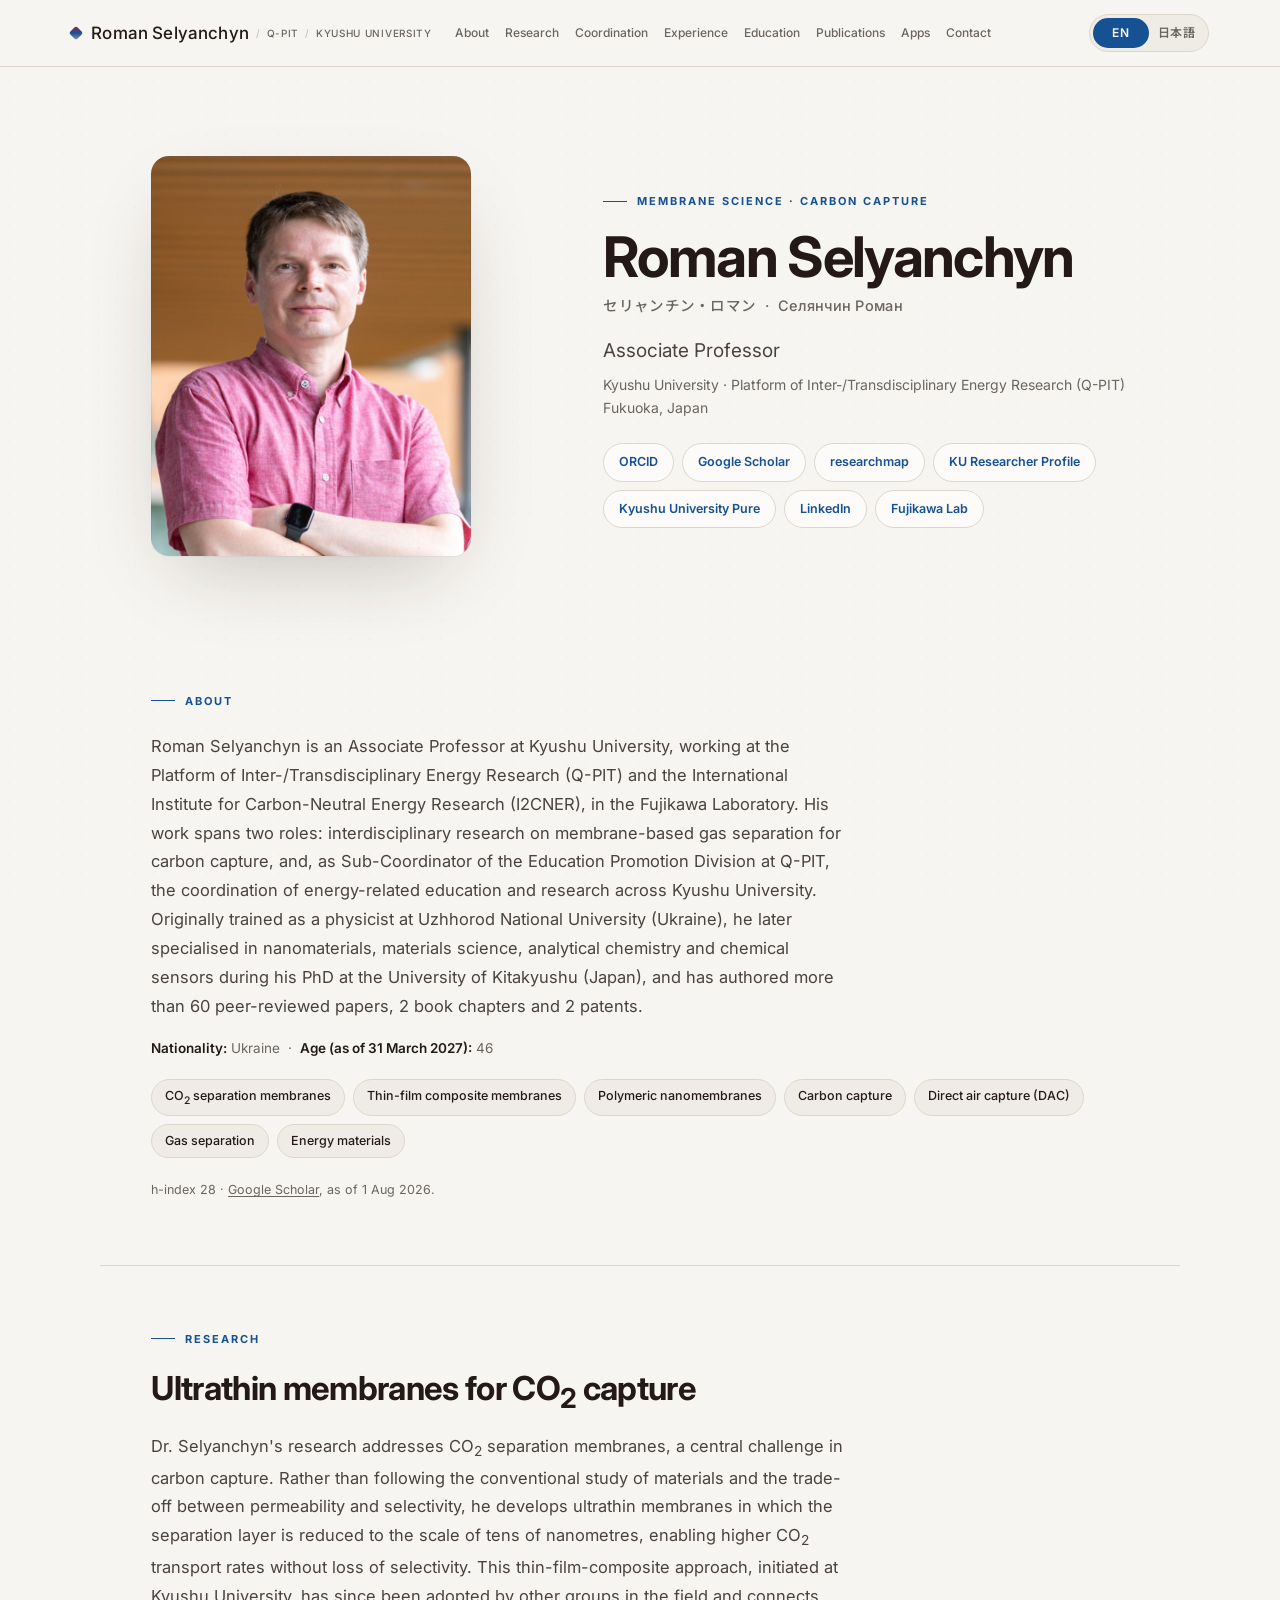
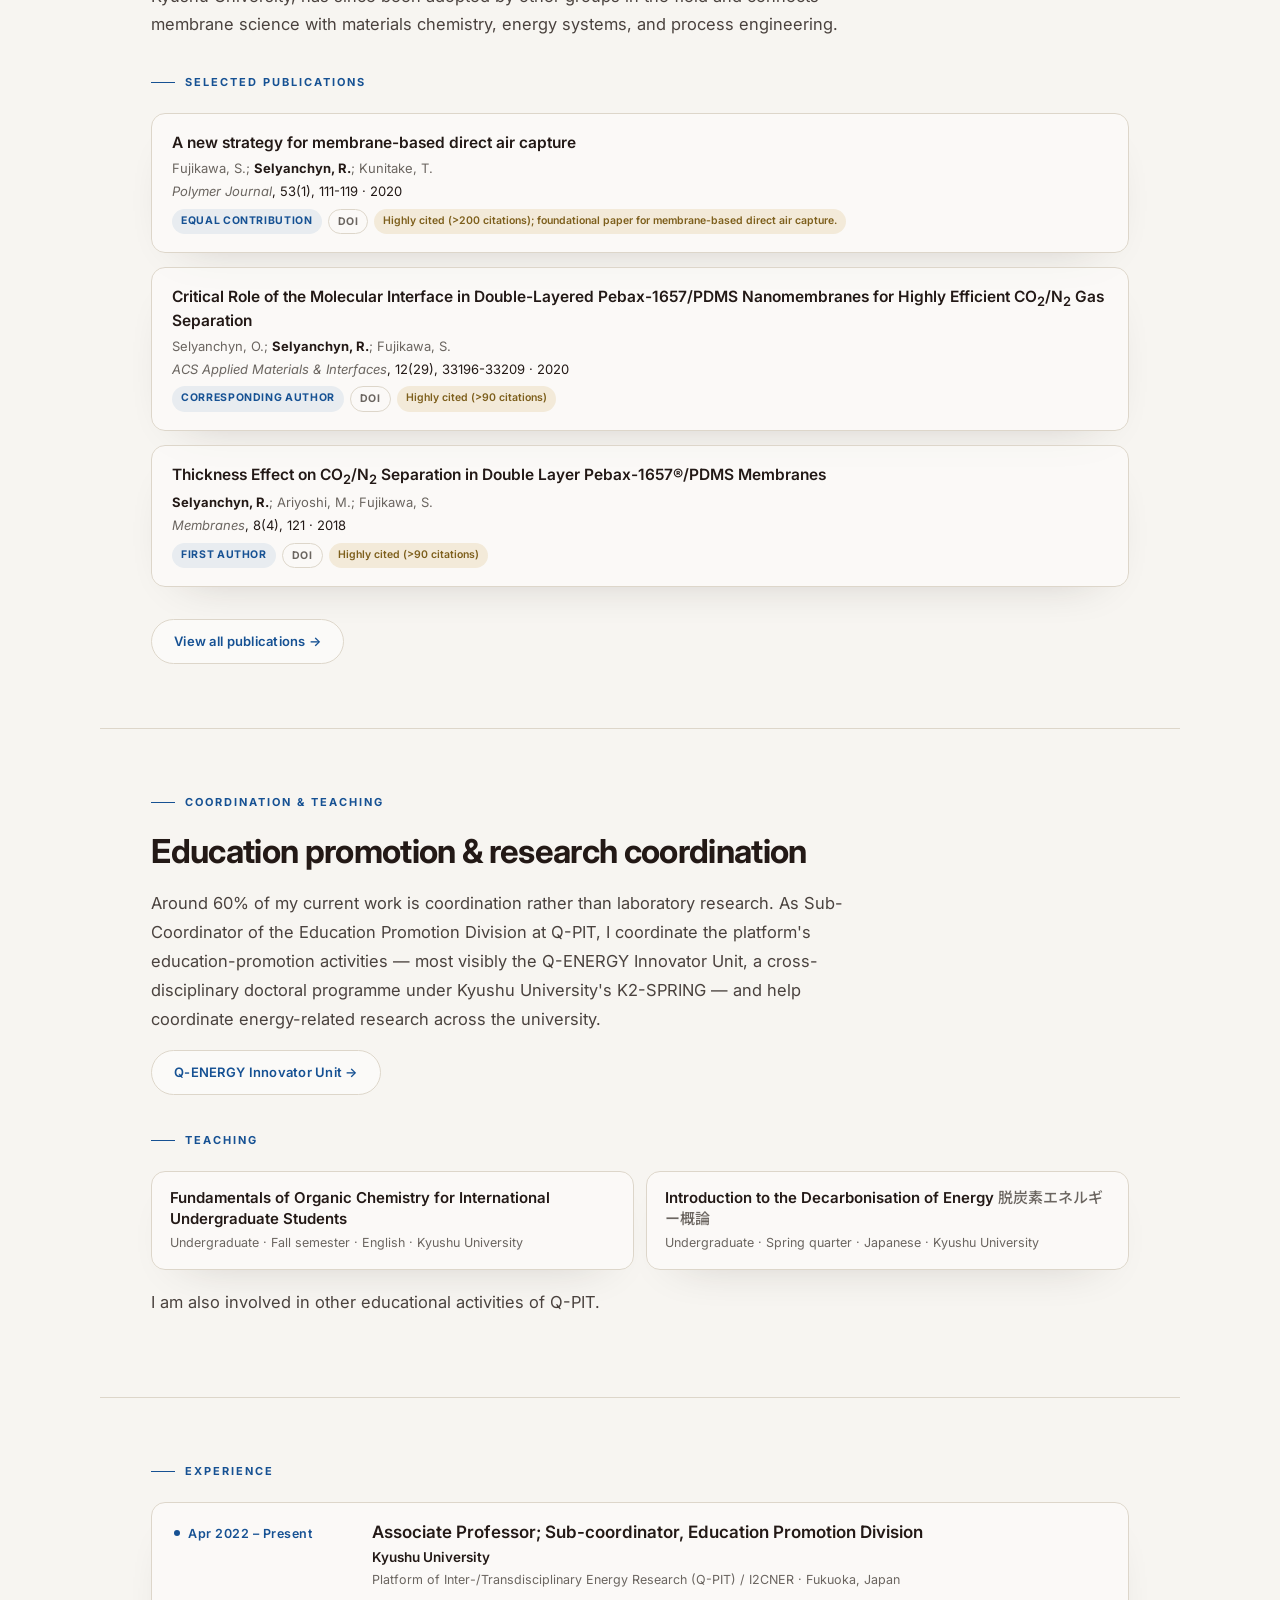
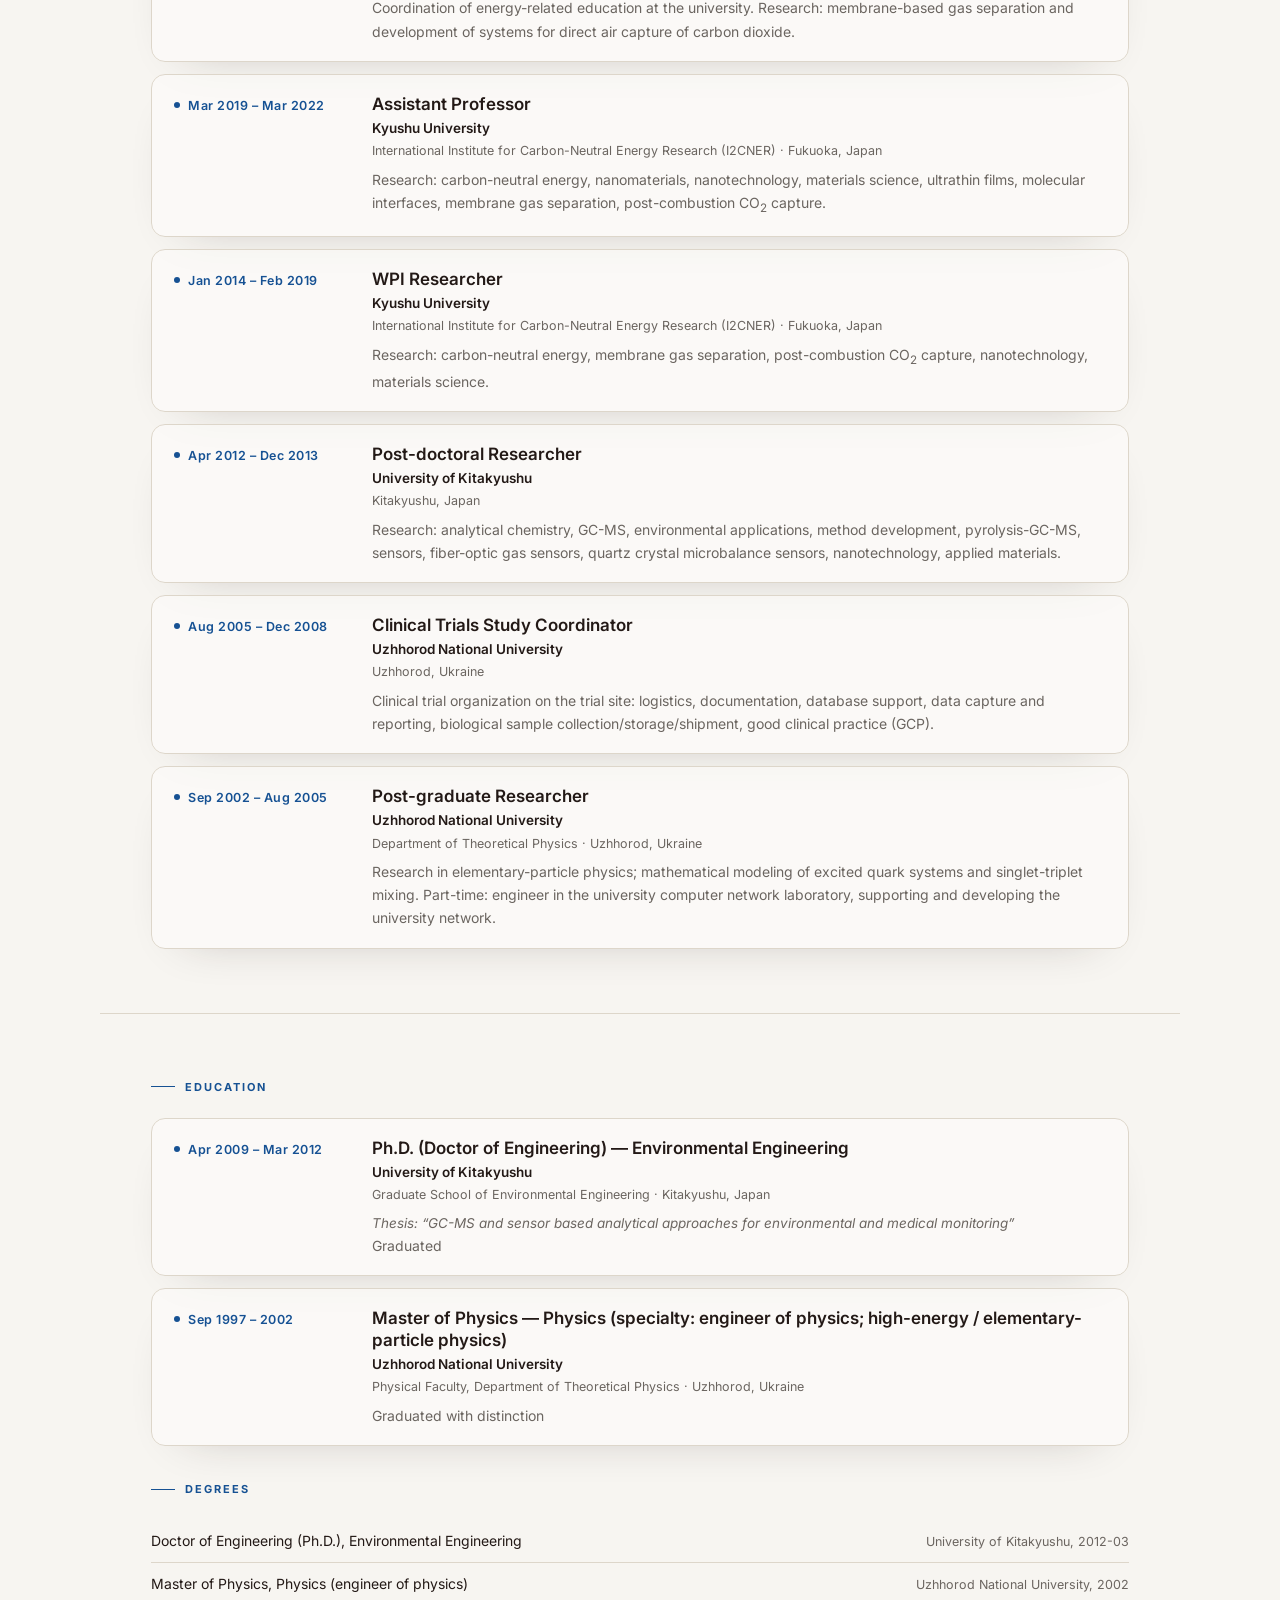
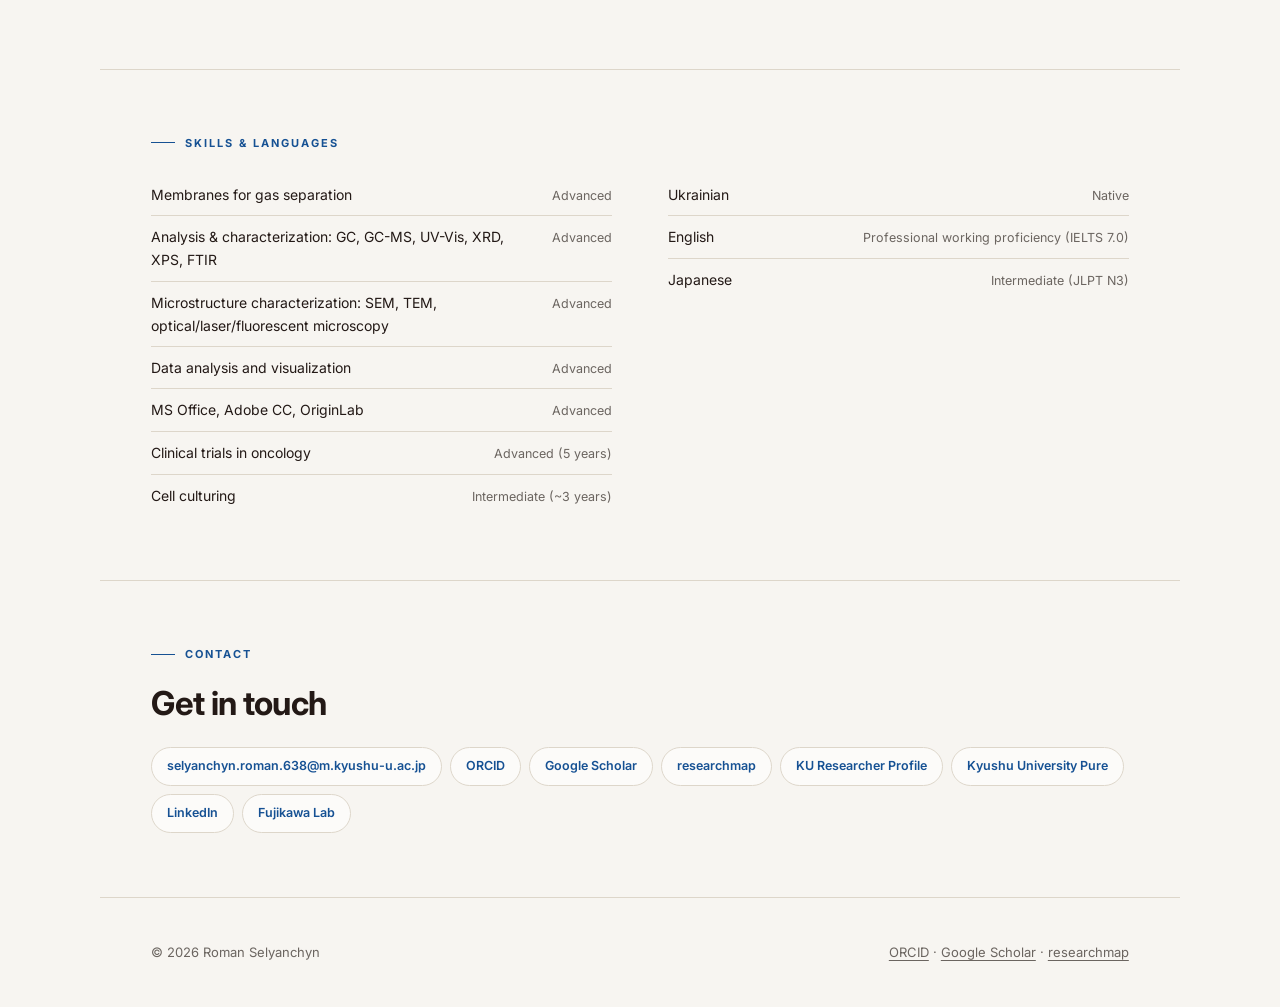
==== commit fe929c49: "Confirm PhD thesis details against the Kitakyushu degree record Source: 北九州市立大学大学院 国際環境工学研究科, 博士学位論文" ====
--- a/index.html
+++ b/index.html
@@ -210,12 +210,12 @@
     <div class="kicker"><span data-en="Education" data-ja="学歴">Education</span></div>
     <div class="timeline">
       <div class="tl-item">
-        <div class="tl-date">Apr 2009 – 2012</div>
+        <div class="tl-date">Apr 2009 – Mar 2012</div>
         <div>
           <p class="tl-title"><span data-en="Ph.D. (Doctor of Engineering)" data-ja="博士（工学）">Ph.D. (Doctor of Engineering)</span> &mdash; <span data-en="Environmental Engineering" data-ja="環境工学" data-html="1">Environmental Engineering</span></p>
           <p class="tl-org"><span data-en="University of Kitakyushu" data-ja="北九州市立大学">University of Kitakyushu</span></p>
           <p class="tl-meta">Graduate School of Environmental Engineering &middot; Kitakyushu, Japan</p>
-          <p class="tl-thesis">Thesis: &ldquo;GC-MS and sensor based analytical approaches for environmental and medical monitoring&rdquo;</p>
+          <p class="tl-thesis"><span data-en="Thesis:" data-ja="学位論文：">Thesis:</span> &ldquo;<span data-en="GC-MS and sensor based analytical approaches for environmental and medical monitoring" data-ja="GC-MSとセンサを基盤とする環境および医療モニタリング分析アプローチ" data-html="1">GC-MS and sensor based analytical approaches for environmental and medical monitoring</span>&rdquo;</p>
           <p class="tl-desc"><span data-en="Graduated" data-ja="修了">Graduated</span></p>
         </div>
       </div>
@@ -232,7 +232,7 @@
     </div>
     <div class="kicker" style="margin-top:34px"><span data-en="Degrees" data-ja="学位">Degrees</span></div>
     <ul class="minilist">
-      <li><span class="ml-k"><span data-en="Doctor of Engineering (Ph.D.)" data-ja="博士（工学）">Doctor of Engineering (Ph.D.)</span>, <span data-en="Environmental Engineering" data-ja="環境工学" data-html="1">Environmental Engineering</span></span><span class="ml-v"><span data-en="University of Kitakyushu" data-ja="北九州市立大学">University of Kitakyushu</span>, 2012</span></li>
+      <li><span class="ml-k"><span data-en="Doctor of Engineering (Ph.D.)" data-ja="博士（工学）">Doctor of Engineering (Ph.D.)</span>, <span data-en="Environmental Engineering" data-ja="環境工学" data-html="1">Environmental Engineering</span></span><span class="ml-v"><span data-en="University of Kitakyushu" data-ja="北九州市立大学">University of Kitakyushu</span>, 2012-03</span></li>
       <li><span class="ml-k"><span data-en="Master of Physics" data-ja="物理学修士">Master of Physics</span>, <span data-en="Physics (engineer of physics)" data-ja="物理学（物理工学）" data-html="1">Physics (engineer of physics)</span></span><span class="ml-v"><span data-en="Uzhhorod National University" data-ja="ウジホロド国立大学">Uzhhorod National University</span>, 2002</span></li>
     </ul>
   </section>
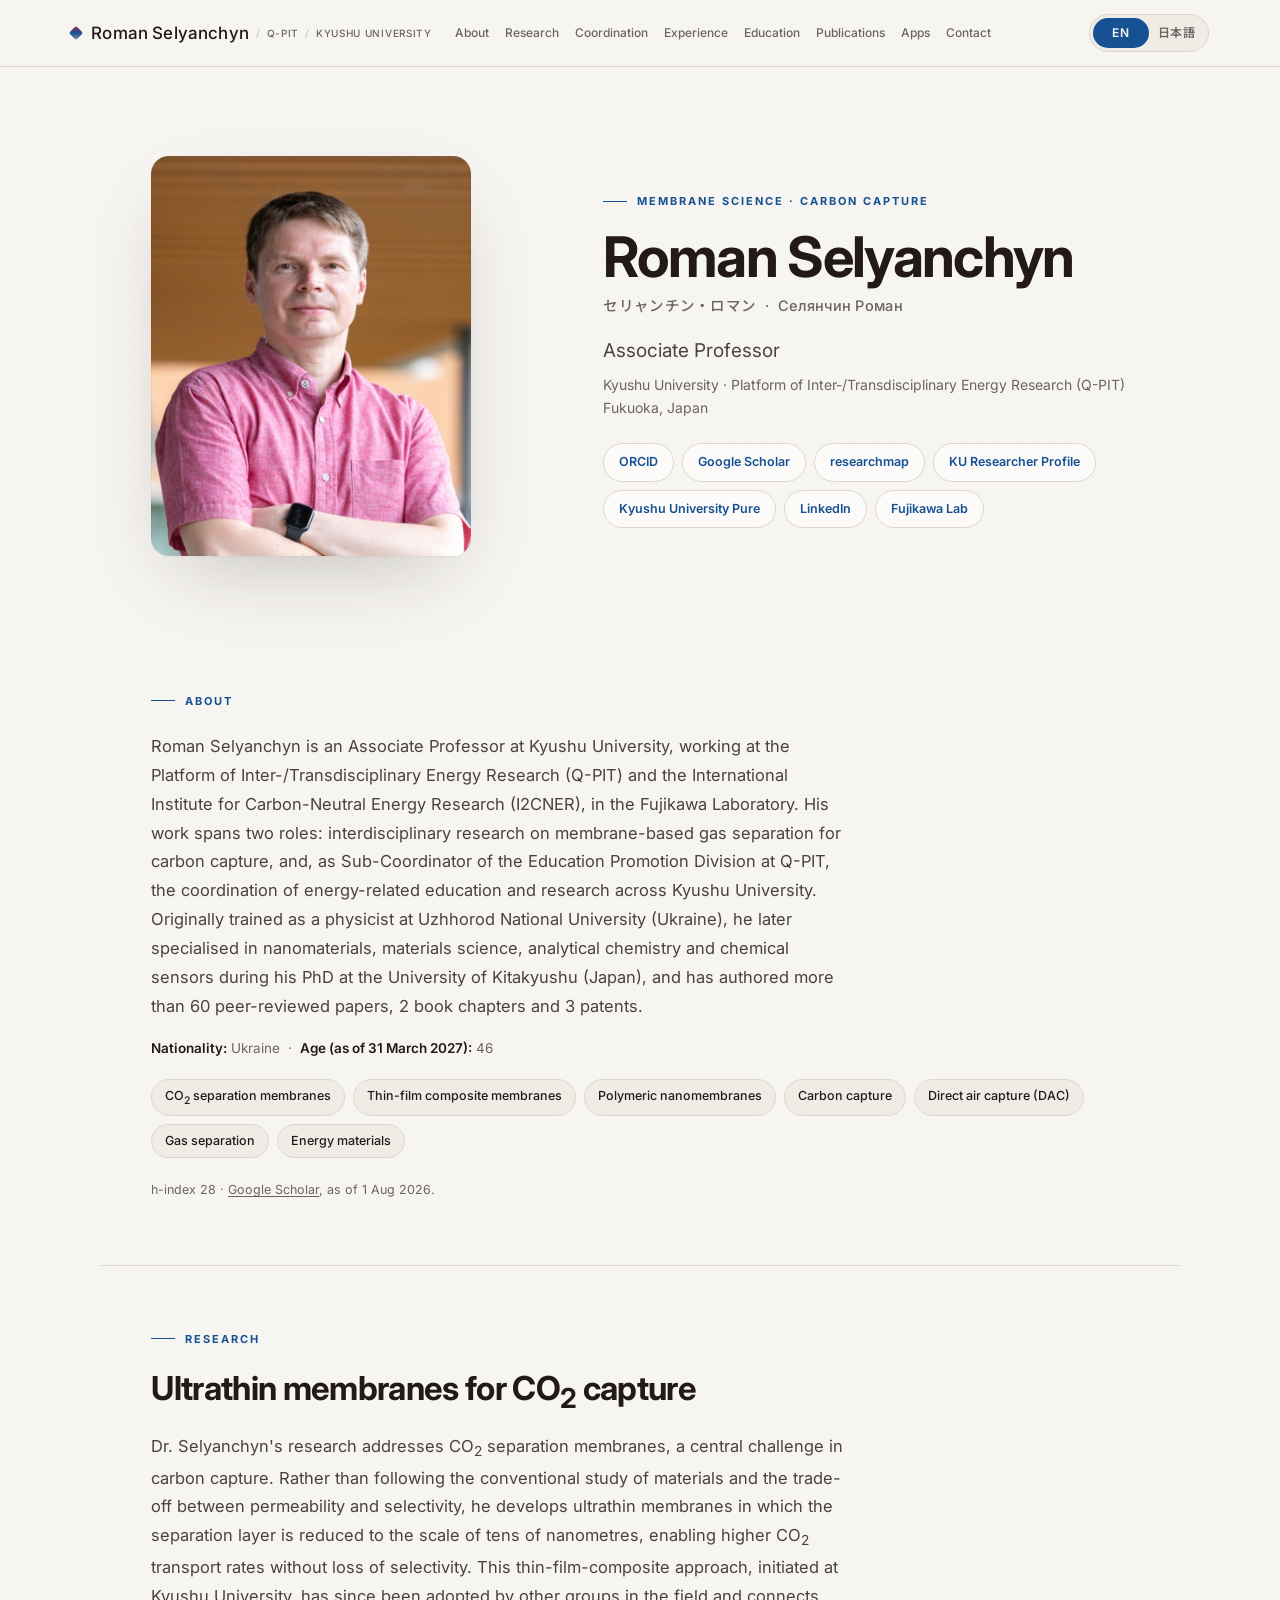
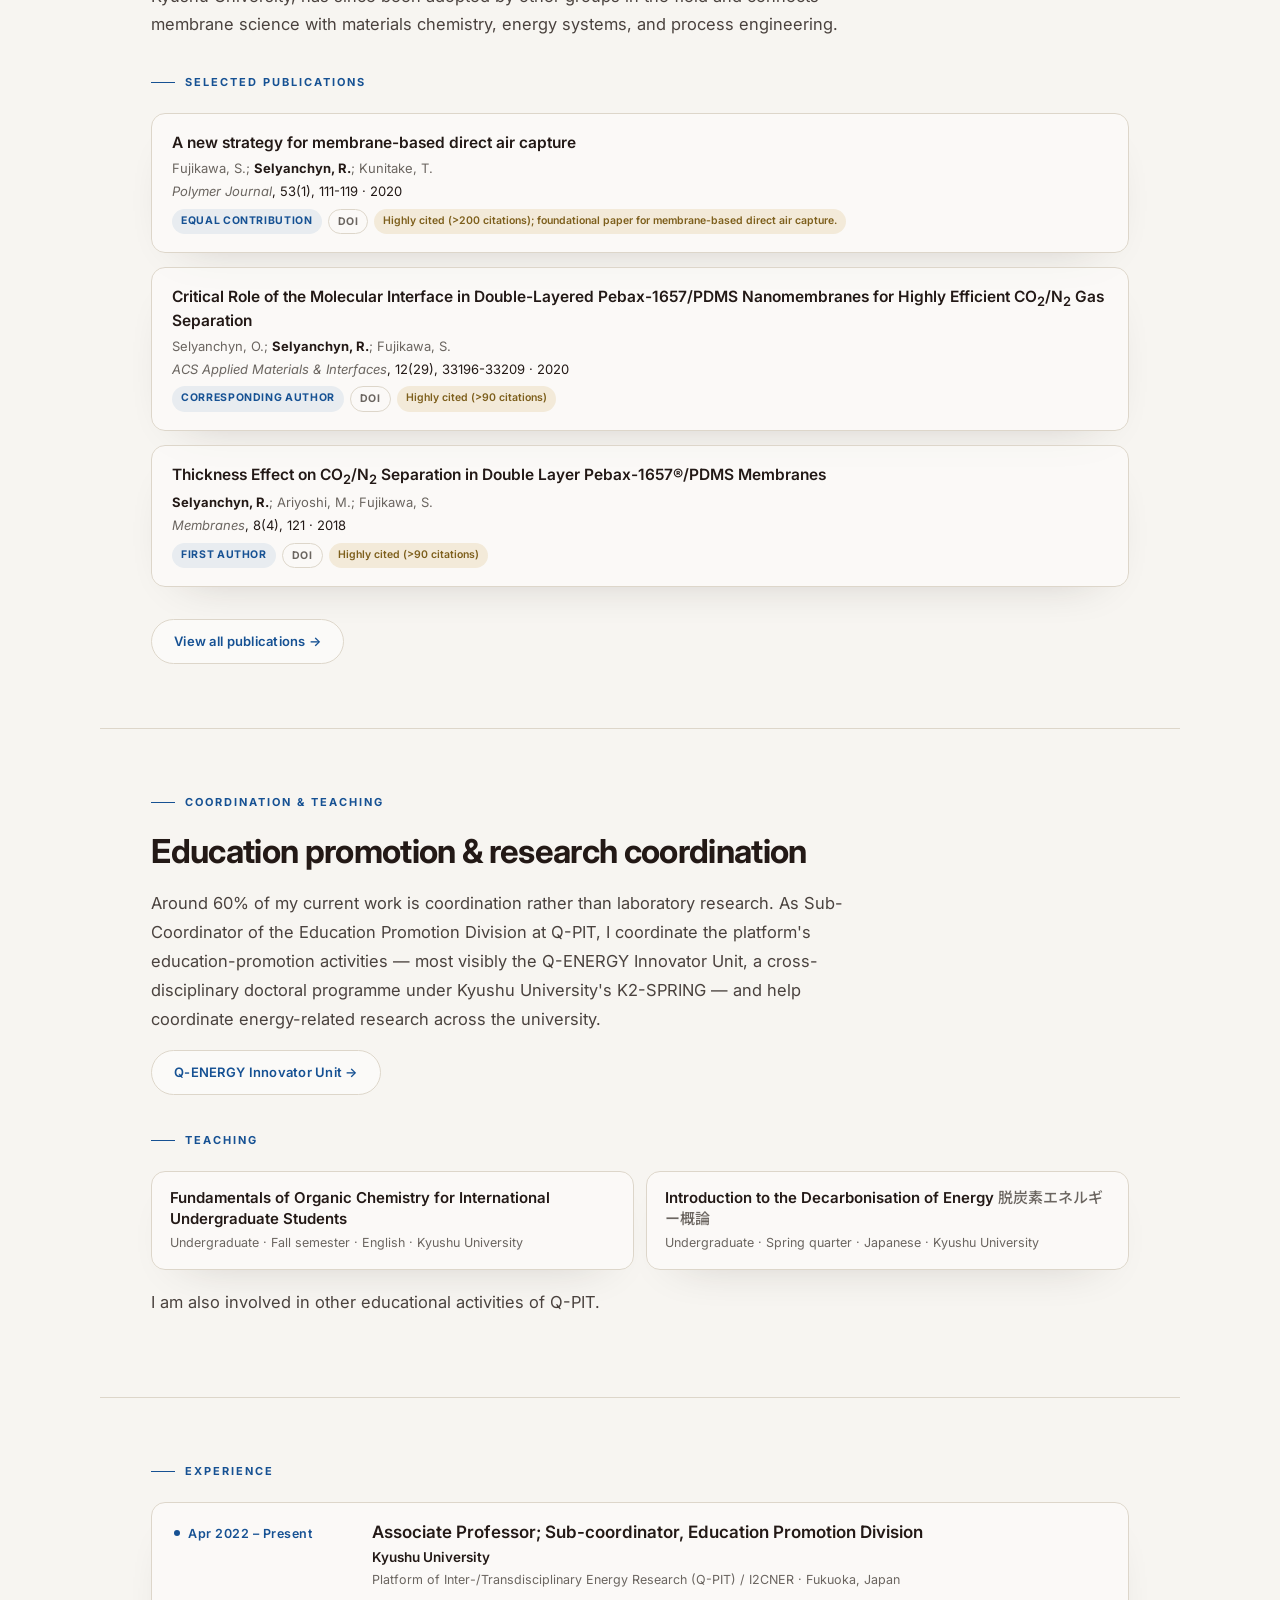
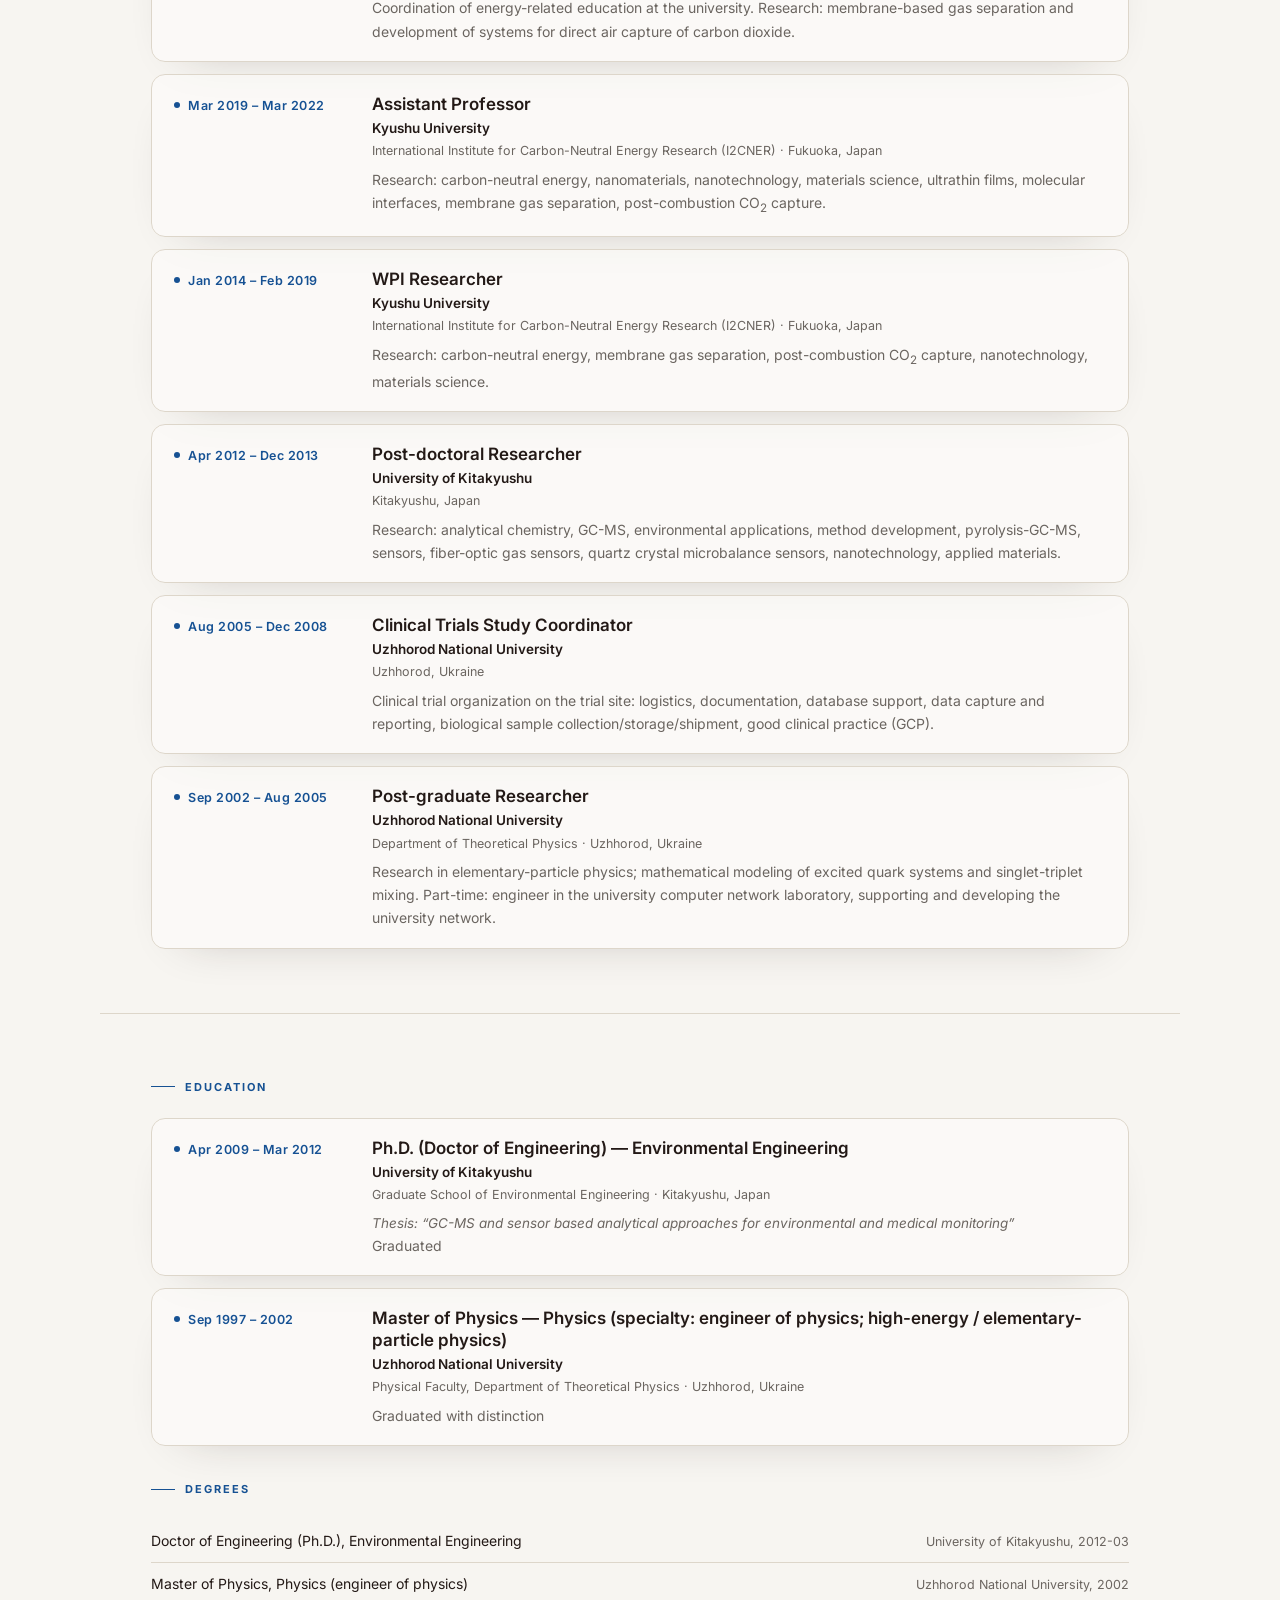
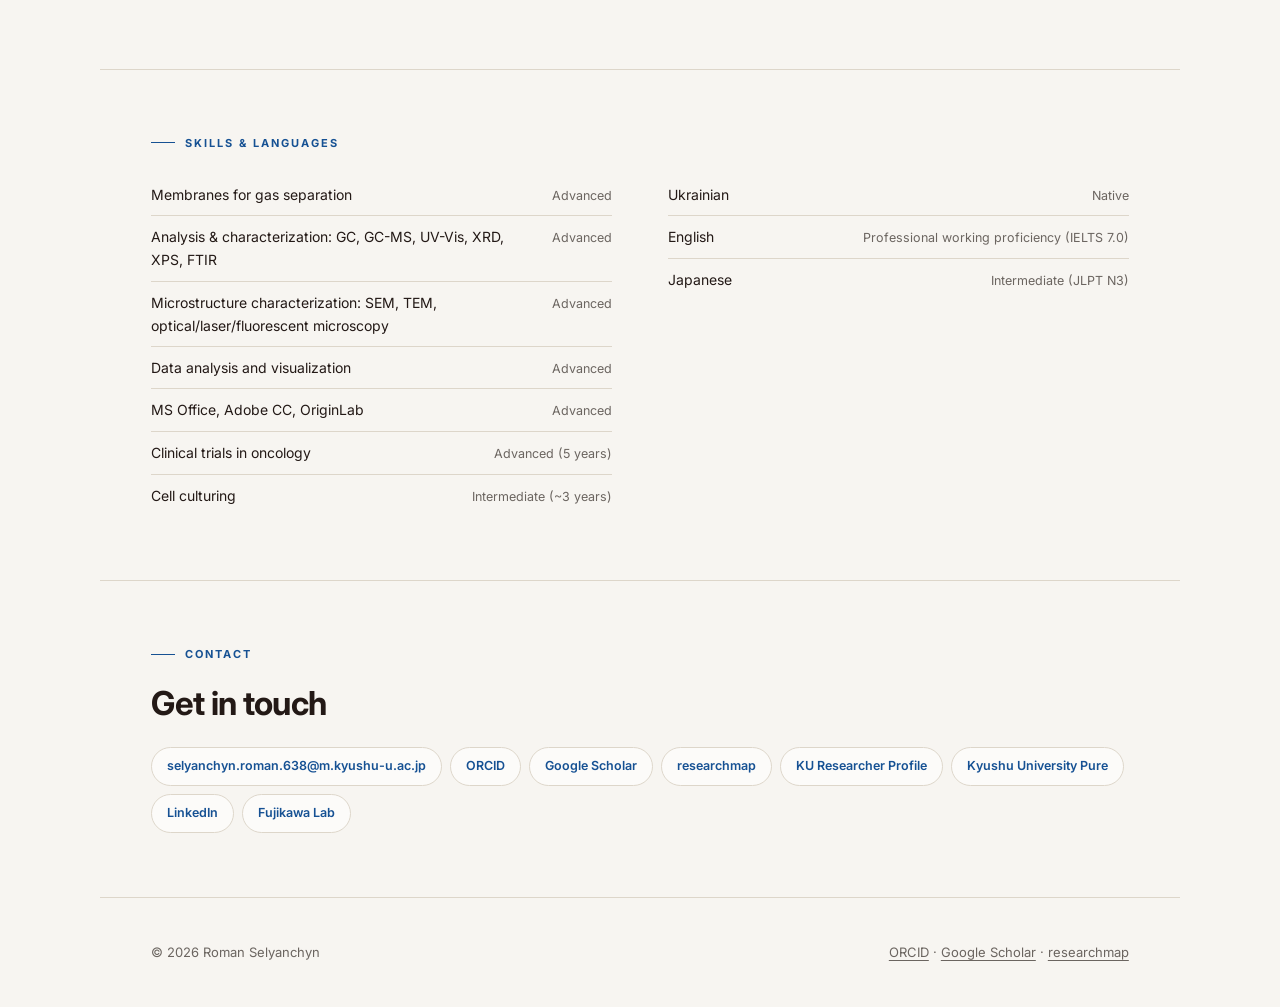
==== commit 8eee6df4: "Give patents their own section and data file Patents are not peer-reviewed publications — an examine" ====
--- a/index.html
+++ b/index.html
@@ -8,7 +8,7 @@
 <link rel="preconnect" href="https://fonts.googleapis.com">
 <link rel="preconnect" href="https://fonts.gstatic.com" crossorigin>
 <link href="https://fonts.googleapis.com/css2?family=Inter:wght@400;500;600;700&family=Noto+Sans+JP:wght@400;500;600;700&display=swap" rel="stylesheet">
-<link rel="stylesheet" href="assets/css/main.css?v=ee738f4821">
+<link rel="stylesheet" href="assets/css/main.css?v=cbde9cd9e5">
 </head>
 <body>
 <header class="topbar">
@@ -72,7 +72,7 @@
 
   <section class="section" id="about">
     <div class="kicker"><span data-en="About" data-ja="概要">About</span></div>
-    <p class="lead"><span data-en="Roman Selyanchyn is an Associate Professor at Kyushu University, working at the Platform of Inter-/Transdisciplinary Energy Research (Q-PIT) and the International Institute for Carbon-Neutral Energy Research (I2CNER), in the Fujikawa Laboratory. His work spans two roles: interdisciplinary research on membrane-based gas separation for carbon capture, and, as Sub-Coordinator of the Education Promotion Division at Q-PIT, the coordination of energy-related education and research across Kyushu University. Originally trained as a physicist at Uzhhorod National University (Ukraine), he later specialised in nanomaterials, materials science, analytical chemistry and chemical sensors during his PhD at the University of Kitakyushu (Japan), and has authored more than 60 peer-reviewed papers, 2 book chapters and 2 patents." data-ja="セリャンチン・ロマンは九州大学准教授であり、エネルギー研究教育機構（Q-PIT）およびカーボンニュートラル・エネルギー国際研究所（I2CNER）藤川研究室に所属しています。研究面では、二酸化炭素回収に向けた膜による気体分離を中心とする学際的研究に取り組み、あわせてQ-PIT教育推進部門サブコーディネーターとして、九州大学全体のエネルギー関連の教育・研究の調整を担っています。ウジホロド国立大学（ウクライナ）で物理学を修めた後、北九州市立大学（日本）での博士課程においてナノ材料、材料科学、分析化学および化学センサーを専門としました。査読付き論文60報以上、著書（分担執筆）2件、特許2件を有します。" data-html="1">Roman Selyanchyn is an Associate Professor at Kyushu University, working at the Platform of Inter-/Transdisciplinary Energy Research (Q-PIT) and the International Institute for Carbon-Neutral Energy Research (I2CNER), in the Fujikawa Laboratory. His work spans two roles: interdisciplinary research on membrane-based gas separation for carbon capture, and, as Sub-Coordinator of the Education Promotion Division at Q-PIT, the coordination of energy-related education and research across Kyushu University. Originally trained as a physicist at Uzhhorod National University (Ukraine), he later specialised in nanomaterials, materials science, analytical chemistry and chemical sensors during his PhD at the University of Kitakyushu (Japan), and has authored more than 60 peer-reviewed papers, 2 book chapters and 2 patents.</span></p>
+    <p class="lead"><span data-en="Roman Selyanchyn is an Associate Professor at Kyushu University, working at the Platform of Inter-/Transdisciplinary Energy Research (Q-PIT) and the International Institute for Carbon-Neutral Energy Research (I2CNER), in the Fujikawa Laboratory. His work spans two roles: interdisciplinary research on membrane-based gas separation for carbon capture, and, as Sub-Coordinator of the Education Promotion Division at Q-PIT, the coordination of energy-related education and research across Kyushu University. Originally trained as a physicist at Uzhhorod National University (Ukraine), he later specialised in nanomaterials, materials science, analytical chemistry and chemical sensors during his PhD at the University of Kitakyushu (Japan), and has authored more than 60 peer-reviewed papers, 2 book chapters and 3 patents." data-ja="セリャンチン・ロマンは九州大学准教授であり、エネルギー研究教育機構（Q-PIT）およびカーボンニュートラル・エネルギー国際研究所（I2CNER）藤川研究室に所属しています。研究面では、二酸化炭素回収に向けた膜による気体分離を中心とする学際的研究に取り組み、あわせてQ-PIT教育推進部門サブコーディネーターとして、九州大学全体のエネルギー関連の教育・研究の調整を担っています。ウジホロド国立大学（ウクライナ）で物理学を修めた後、北九州市立大学（日本）での博士課程においてナノ材料、材料科学、分析化学および化学センサーを専門としました。査読付き論文60報以上、著書（分担執筆）2件、特許3件を有します。" data-html="1">Roman Selyanchyn is an Associate Professor at Kyushu University, working at the Platform of Inter-/Transdisciplinary Energy Research (Q-PIT) and the International Institute for Carbon-Neutral Energy Research (I2CNER), in the Fujikawa Laboratory. His work spans two roles: interdisciplinary research on membrane-based gas separation for carbon capture, and, as Sub-Coordinator of the Education Promotion Division at Q-PIT, the coordination of energy-related education and research across Kyushu University. Originally trained as a physicist at Uzhhorod National University (Ukraine), he later specialised in nanomaterials, materials science, analytical chemistry and chemical sensors during his PhD at the University of Kitakyushu (Japan), and has authored more than 60 peer-reviewed papers, 2 book chapters and 3 patents.</span></p>
     <p class="about-meta"><b><span data-en="Nationality:" data-ja="国籍：">Nationality:</span></b> <span data-en="Ukraine" data-ja="ウクライナ">Ukraine</span> &nbsp;&middot;&nbsp; <b><span data-en="Age (as of 31 March 2027):" data-ja="年齢（2027年3月31日時点）：">Age (as of 31 March 2027):</span></b> 46</p>
     <div class="tags">
       <span class="tag">CO<sub>2</sub> separation membranes</span>
--- a/assets/css/main.css
+++ b/assets/css/main.css
@@ -148,6 +148,10 @@
 .pub-authors .me{color:var(--ink);font-weight:700}
 .pub-venue{font-family:var(--sans);font-size:13px;color:var(--ink);margin:0}
 .pub-venue em{color:var(--muted);font-style:italic}
+.pub-filings{font-family:var(--sans);font-size:13px;color:var(--muted);margin:6px 0 0}
+.pub-filings a{color:var(--blue);text-decoration:none;font-weight:600}
+.pub-filings a:hover{text-decoration:underline}
+.pub-filings .pat-year{color:var(--muted);font-weight:400}
 .pub-badges{margin-top:6px;display:flex;flex-wrap:wrap;gap:6px}
 .badge{font-family:var(--sans);font-size:10.5px;font-weight:700;letter-spacing:.06em;text-transform:uppercase;
   padding:3px 9px;border-radius:999px}
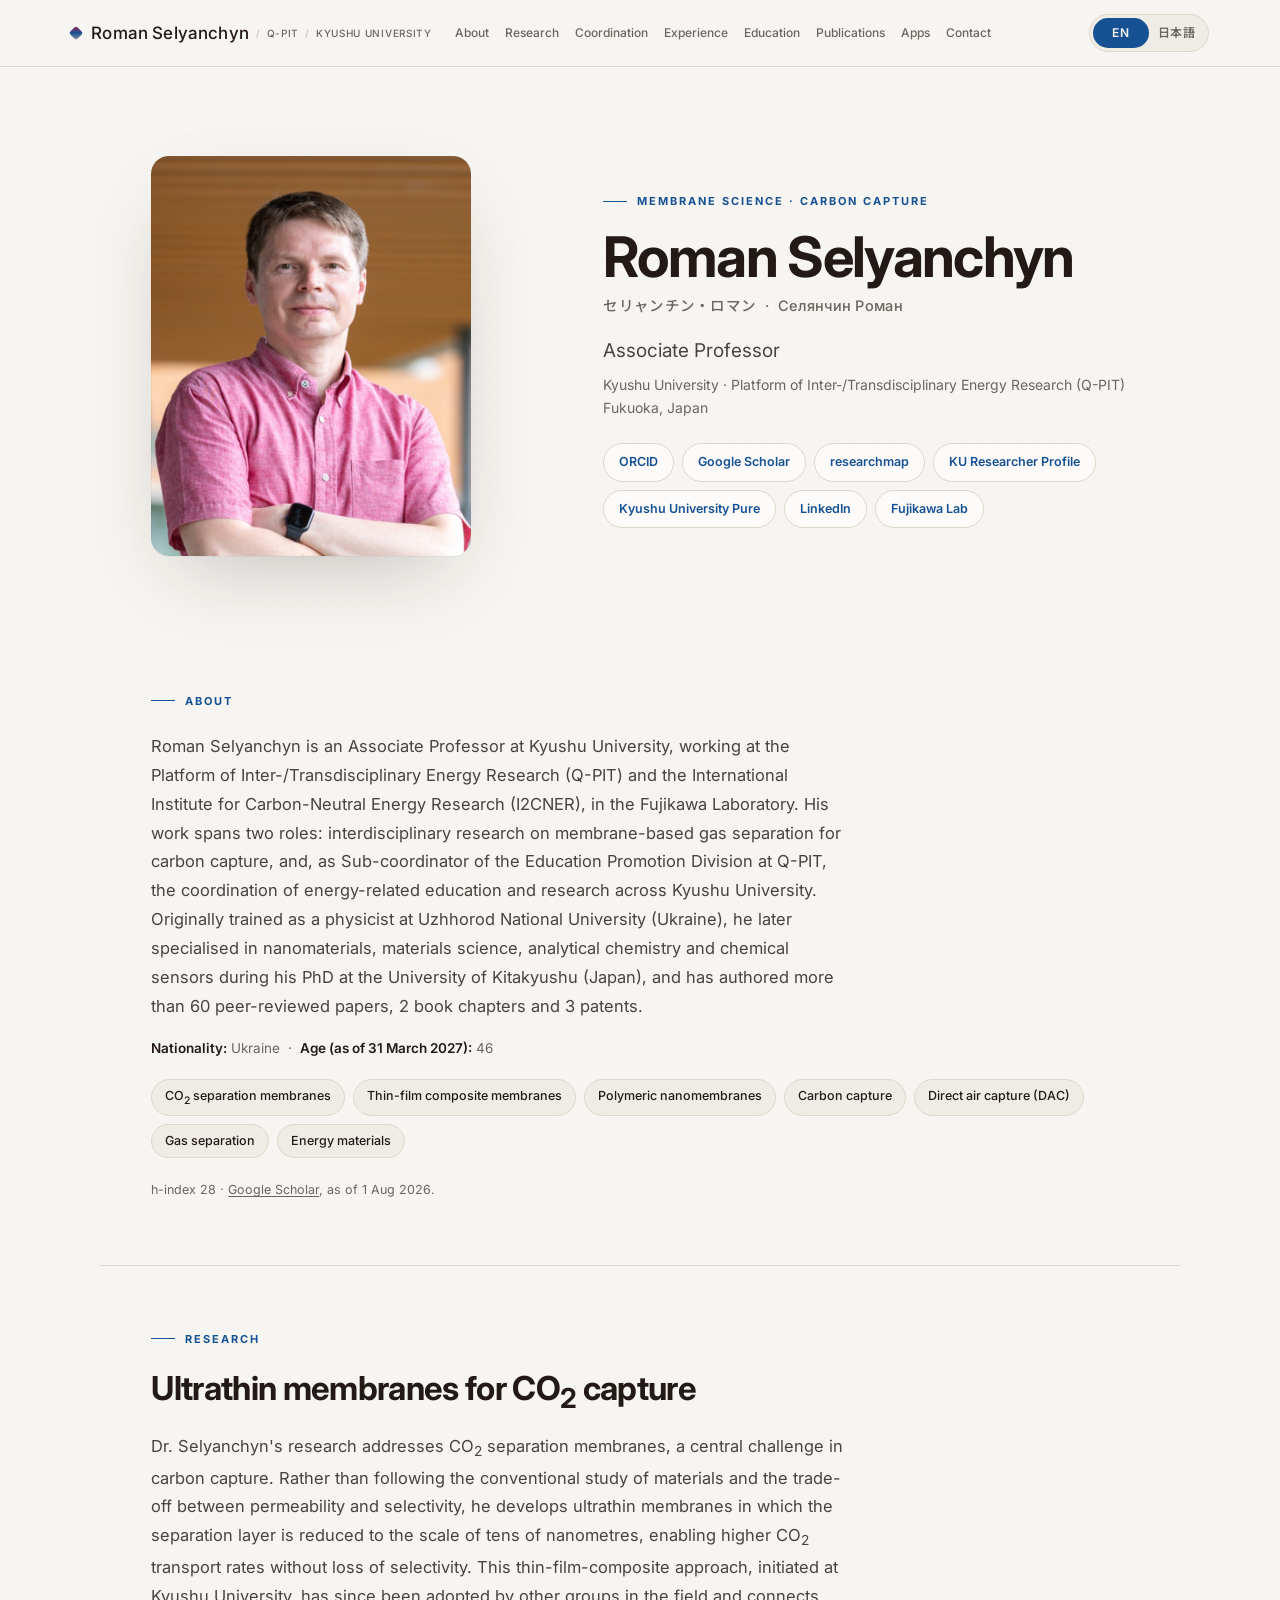
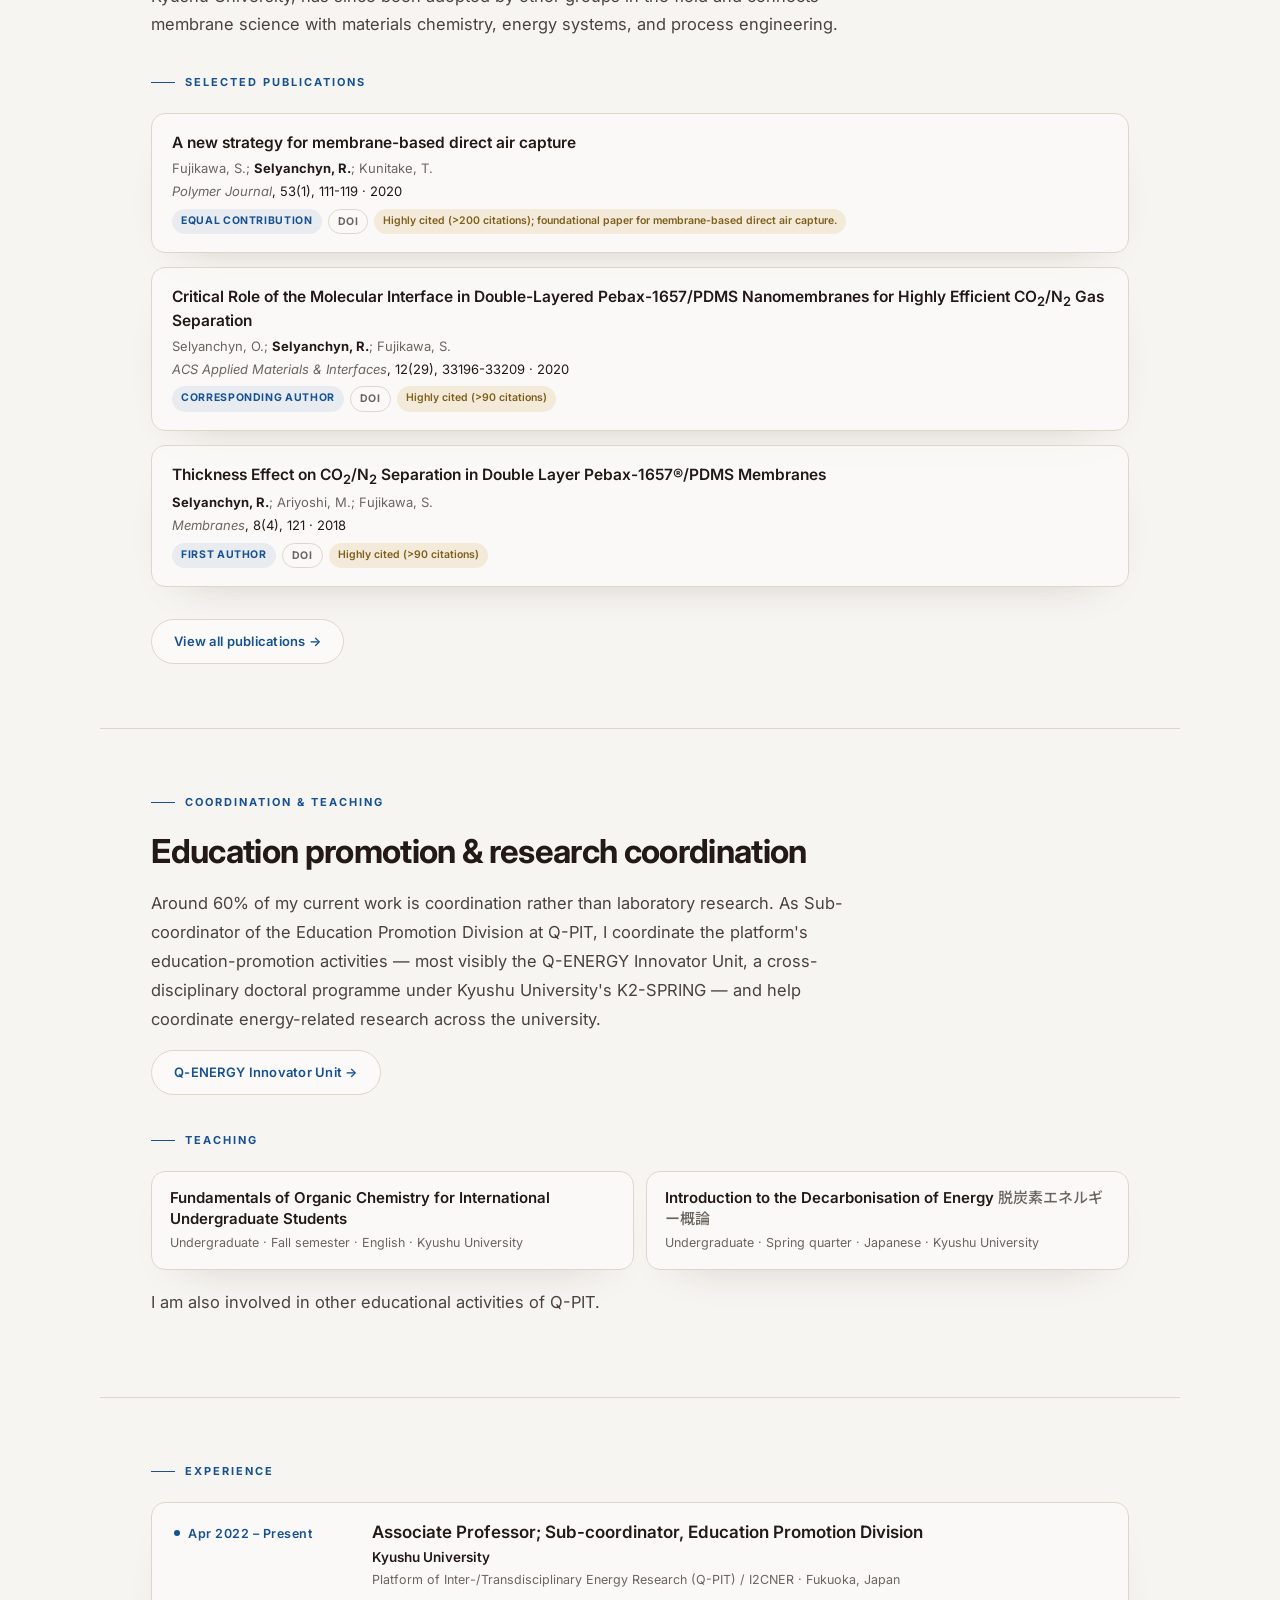
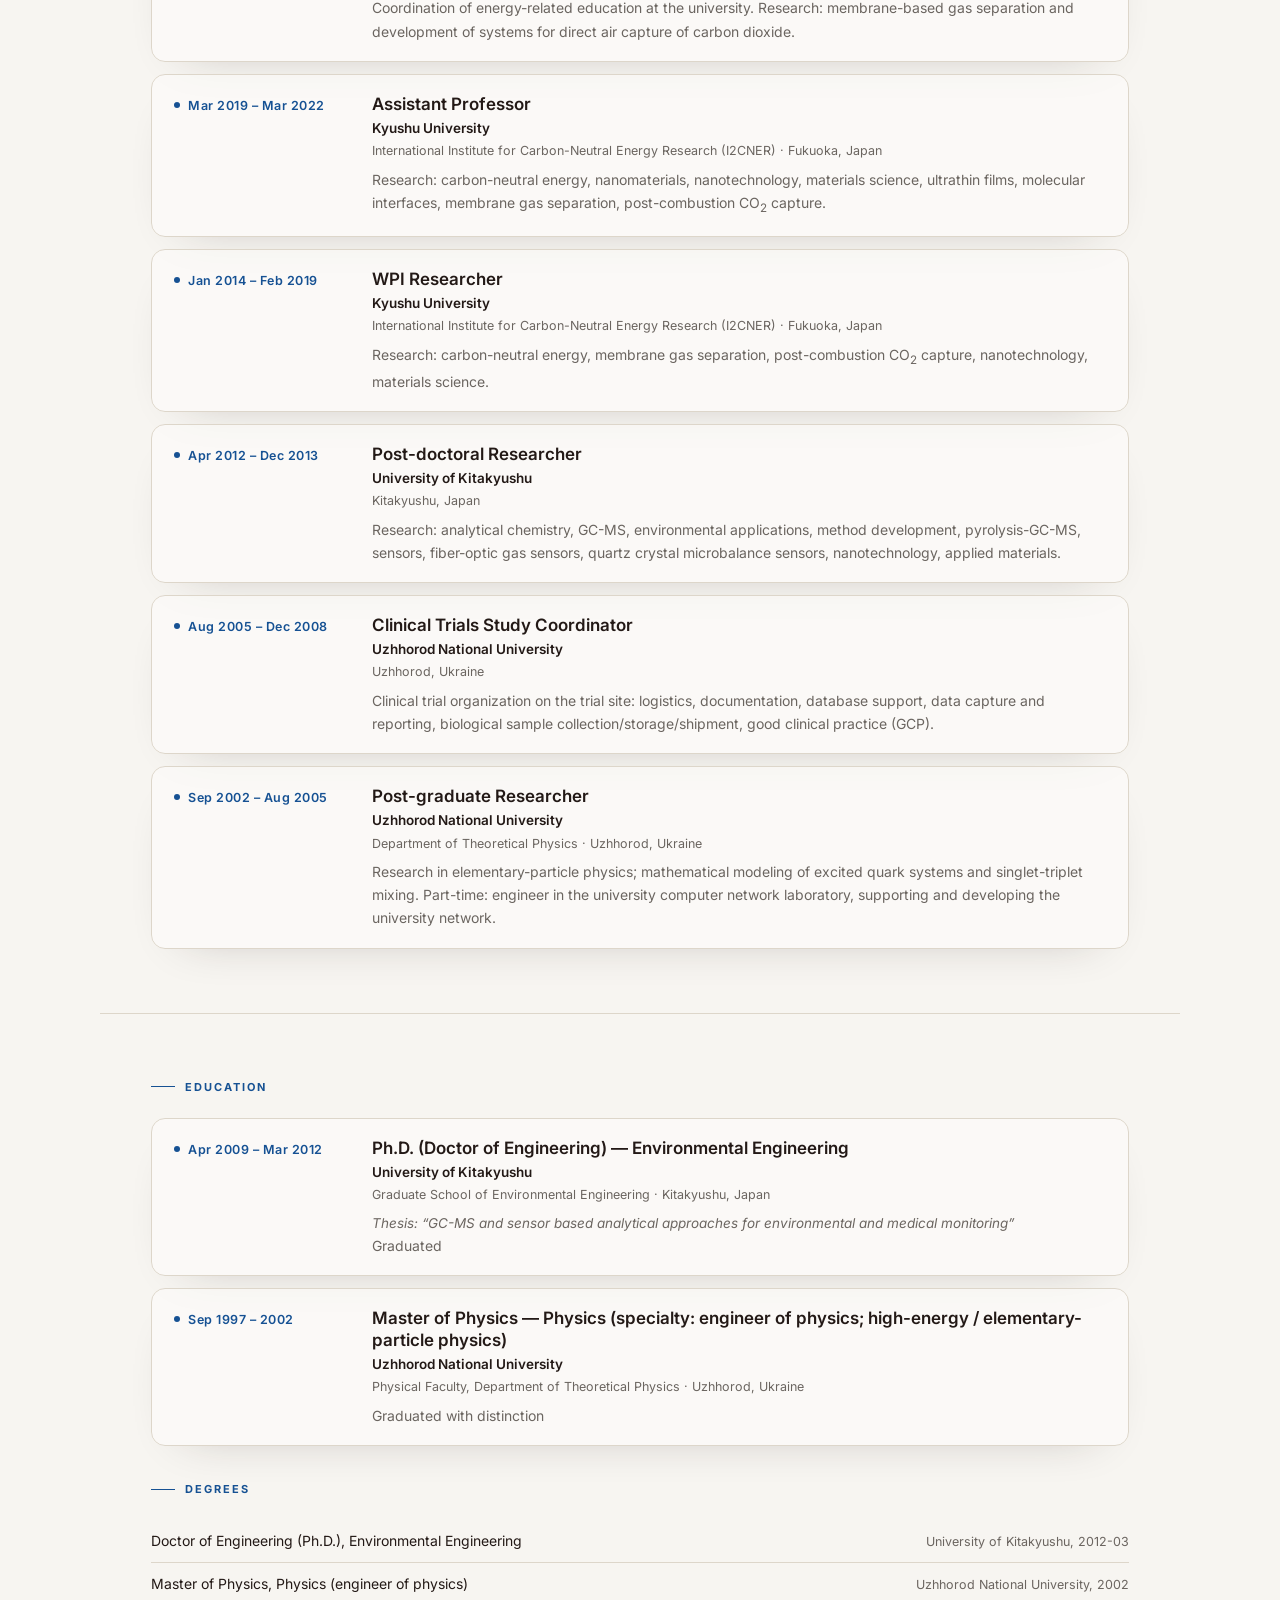
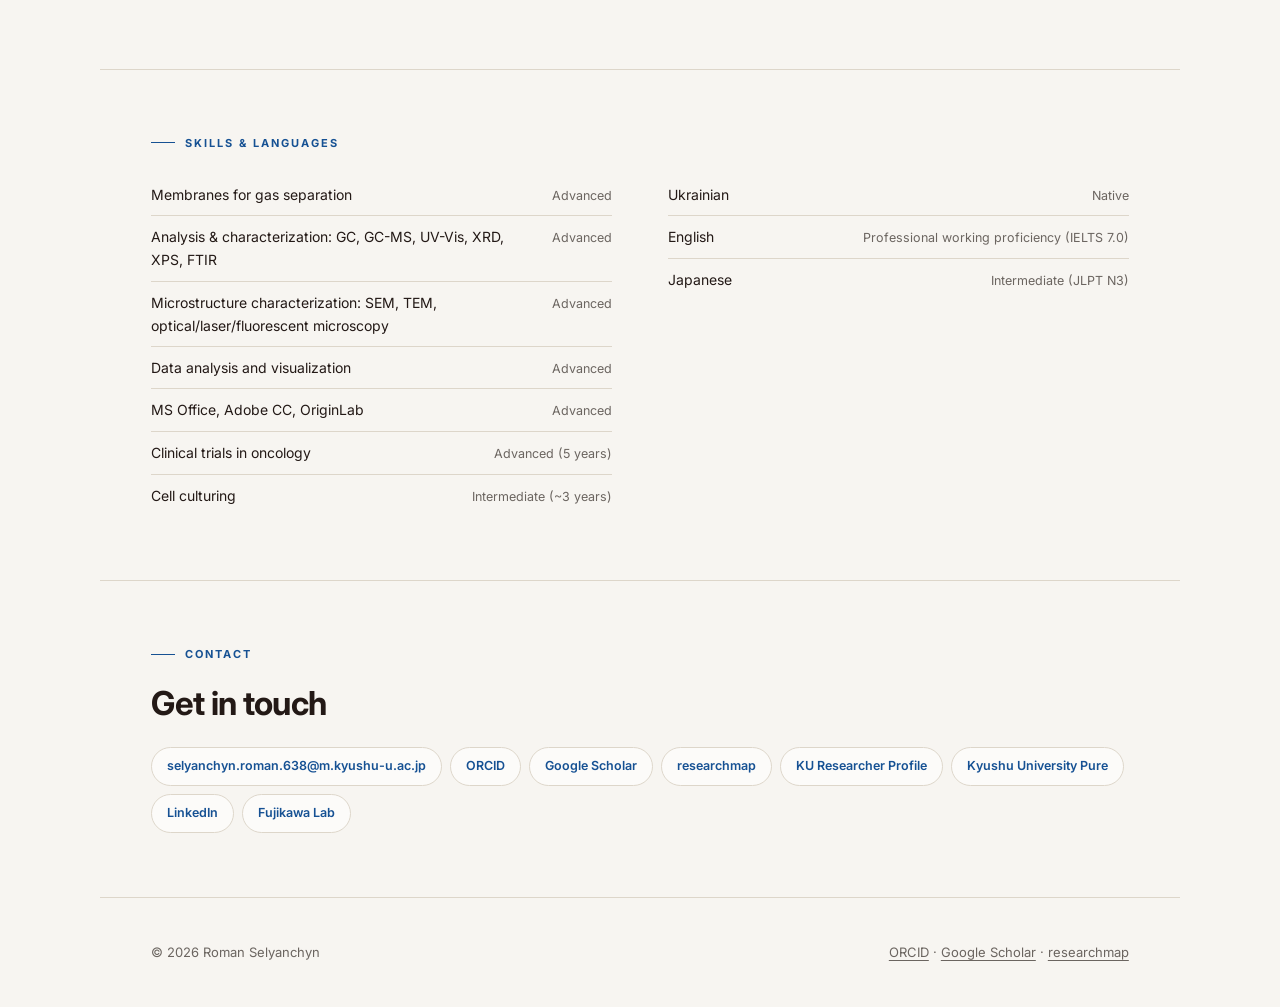
==== commit e95269be: "Match the Q-PIT executive listing: "Sub-coordinator", lowercase c Source: https://q-pit.kyushu-u.ac." ====
--- a/index.html
+++ b/index.html
@@ -72,7 +72,7 @@
 
   <section class="section" id="about">
     <div class="kicker"><span data-en="About" data-ja="概要">About</span></div>
-    <p class="lead"><span data-en="Roman Selyanchyn is an Associate Professor at Kyushu University, working at the Platform of Inter-/Transdisciplinary Energy Research (Q-PIT) and the International Institute for Carbon-Neutral Energy Research (I2CNER), in the Fujikawa Laboratory. His work spans two roles: interdisciplinary research on membrane-based gas separation for carbon capture, and, as Sub-Coordinator of the Education Promotion Division at Q-PIT, the coordination of energy-related education and research across Kyushu University. Originally trained as a physicist at Uzhhorod National University (Ukraine), he later specialised in nanomaterials, materials science, analytical chemistry and chemical sensors during his PhD at the University of Kitakyushu (Japan), and has authored more than 60 peer-reviewed papers, 2 book chapters and 3 patents." data-ja="セリャンチン・ロマンは九州大学准教授であり、エネルギー研究教育機構（Q-PIT）およびカーボンニュートラル・エネルギー国際研究所（I2CNER）藤川研究室に所属しています。研究面では、二酸化炭素回収に向けた膜による気体分離を中心とする学際的研究に取り組み、あわせてQ-PIT教育推進部門サブコーディネーターとして、九州大学全体のエネルギー関連の教育・研究の調整を担っています。ウジホロド国立大学（ウクライナ）で物理学を修めた後、北九州市立大学（日本）での博士課程においてナノ材料、材料科学、分析化学および化学センサーを専門としました。査読付き論文60報以上、著書（分担執筆）2件、特許3件を有します。" data-html="1">Roman Selyanchyn is an Associate Professor at Kyushu University, working at the Platform of Inter-/Transdisciplinary Energy Research (Q-PIT) and the International Institute for Carbon-Neutral Energy Research (I2CNER), in the Fujikawa Laboratory. His work spans two roles: interdisciplinary research on membrane-based gas separation for carbon capture, and, as Sub-Coordinator of the Education Promotion Division at Q-PIT, the coordination of energy-related education and research across Kyushu University. Originally trained as a physicist at Uzhhorod National University (Ukraine), he later specialised in nanomaterials, materials science, analytical chemistry and chemical sensors during his PhD at the University of Kitakyushu (Japan), and has authored more than 60 peer-reviewed papers, 2 book chapters and 3 patents.</span></p>
+    <p class="lead"><span data-en="Roman Selyanchyn is an Associate Professor at Kyushu University, working at the Platform of Inter-/Transdisciplinary Energy Research (Q-PIT) and the International Institute for Carbon-Neutral Energy Research (I2CNER), in the Fujikawa Laboratory. His work spans two roles: interdisciplinary research on membrane-based gas separation for carbon capture, and, as Sub-coordinator of the Education Promotion Division at Q-PIT, the coordination of energy-related education and research across Kyushu University. Originally trained as a physicist at Uzhhorod National University (Ukraine), he later specialised in nanomaterials, materials science, analytical chemistry and chemical sensors during his PhD at the University of Kitakyushu (Japan), and has authored more than 60 peer-reviewed papers, 2 book chapters and 3 patents." data-ja="セリャンチン・ロマンは九州大学准教授であり、エネルギー研究教育機構（Q-PIT）およびカーボンニュートラル・エネルギー国際研究所（I2CNER）藤川研究室に所属しています。研究面では、二酸化炭素回収に向けた膜による気体分離を中心とする学際的研究に取り組み、あわせてQ-PIT教育推進部門サブコーディネーターとして、九州大学全体のエネルギー関連の教育・研究の調整を担っています。ウジホロド国立大学（ウクライナ）で物理学を修めた後、北九州市立大学（日本）での博士課程においてナノ材料、材料科学、分析化学および化学センサーを専門としました。査読付き論文60報以上、著書（分担執筆）2件、特許3件を有します。" data-html="1">Roman Selyanchyn is an Associate Professor at Kyushu University, working at the Platform of Inter-/Transdisciplinary Energy Research (Q-PIT) and the International Institute for Carbon-Neutral Energy Research (I2CNER), in the Fujikawa Laboratory. His work spans two roles: interdisciplinary research on membrane-based gas separation for carbon capture, and, as Sub-coordinator of the Education Promotion Division at Q-PIT, the coordination of energy-related education and research across Kyushu University. Originally trained as a physicist at Uzhhorod National University (Ukraine), he later specialised in nanomaterials, materials science, analytical chemistry and chemical sensors during his PhD at the University of Kitakyushu (Japan), and has authored more than 60 peer-reviewed papers, 2 book chapters and 3 patents.</span></p>
     <p class="about-meta"><b><span data-en="Nationality:" data-ja="国籍：">Nationality:</span></b> <span data-en="Ukraine" data-ja="ウクライナ">Ukraine</span> &nbsp;&middot;&nbsp; <b><span data-en="Age (as of 31 March 2027):" data-ja="年齢（2027年3月31日時点）：">Age (as of 31 March 2027):</span></b> 46</p>
     <div class="tags">
       <span class="tag">CO<sub>2</sub> separation membranes</span>
@@ -130,7 +130,7 @@
   <section class="section" id="coordination">
     <div class="kicker"><span data-en="Coordination &amp; Teaching" data-ja="教育・運営">Coordination &amp; Teaching</span></div>
     <h2>Education promotion &amp; research coordination</h2>
-    <p class="lead"><span data-en="Around 60% of my current work is coordination rather than laboratory research. As Sub-Coordinator of the Education Promotion Division at Q-PIT, I coordinate the platform&amp;#x27;s education-promotion activities — most visibly the Q-ENERGY Innovator Unit, a cross-disciplinary doctoral programme under Kyushu University&amp;#x27;s K2-SPRING — and help coordinate energy-related research across the university." data-ja="現在の業務のおよそ60%は、実験研究ではなく調整・運営業務です。Q-PIT教育推進部門のサブコーディネーターとして、部門の教育推進活動を統括しています。中でも中心となるのが、九州大学のK2-SPRINGのもとで実施される分野横断型博士課程プログラム「Q-ENERGYイノベーター育成ユニット」です。あわせて、学内のエネルギー関連研究の調整にも携わっています。" data-html="1">Around 60% of my current work is coordination rather than laboratory research. As Sub-Coordinator of the Education Promotion Division at Q-PIT, I coordinate the platform&#x27;s education-promotion activities — most visibly the Q-ENERGY Innovator Unit, a cross-disciplinary doctoral programme under Kyushu University&#x27;s K2-SPRING — and help coordinate energy-related research across the university.</span></p>
+    <p class="lead"><span data-en="Around 60% of my current work is coordination rather than laboratory research. As Sub-coordinator of the Education Promotion Division at Q-PIT, I coordinate the platform&amp;#x27;s education-promotion activities — most visibly the Q-ENERGY Innovator Unit, a cross-disciplinary doctoral programme under Kyushu University&amp;#x27;s K2-SPRING — and help coordinate energy-related research across the university." data-ja="現在の業務のおよそ60%は、実験研究ではなく調整・運営業務です。Q-PIT教育推進部門のサブコーディネーターとして、部門の教育推進活動を統括しています。中でも中心となるのが、九州大学のK2-SPRINGのもとで実施される分野横断型博士課程プログラム「Q-ENERGYイノベーター育成ユニット」です。あわせて、学内のエネルギー関連研究の調整にも携わっています。" data-html="1">Around 60% of my current work is coordination rather than laboratory research. As Sub-coordinator of the Education Promotion Division at Q-PIT, I coordinate the platform&#x27;s education-promotion activities — most visibly the Q-ENERGY Innovator Unit, a cross-disciplinary doctoral programme under Kyushu University&#x27;s K2-SPRING — and help coordinate energy-related research across the university.</span></p>
     <a class="btn ghost" href="https://roman-selyanchyn-kyushu.github.io/Q-ENERGY/" target="_blank" rel="noopener">Q-ENERGY Innovator Unit &rarr;</a>
     <div class="kicker" style="margin-top:36px"><span data-en="Teaching" data-ja="教育">Teaching</span></div>
     <div class="courses">
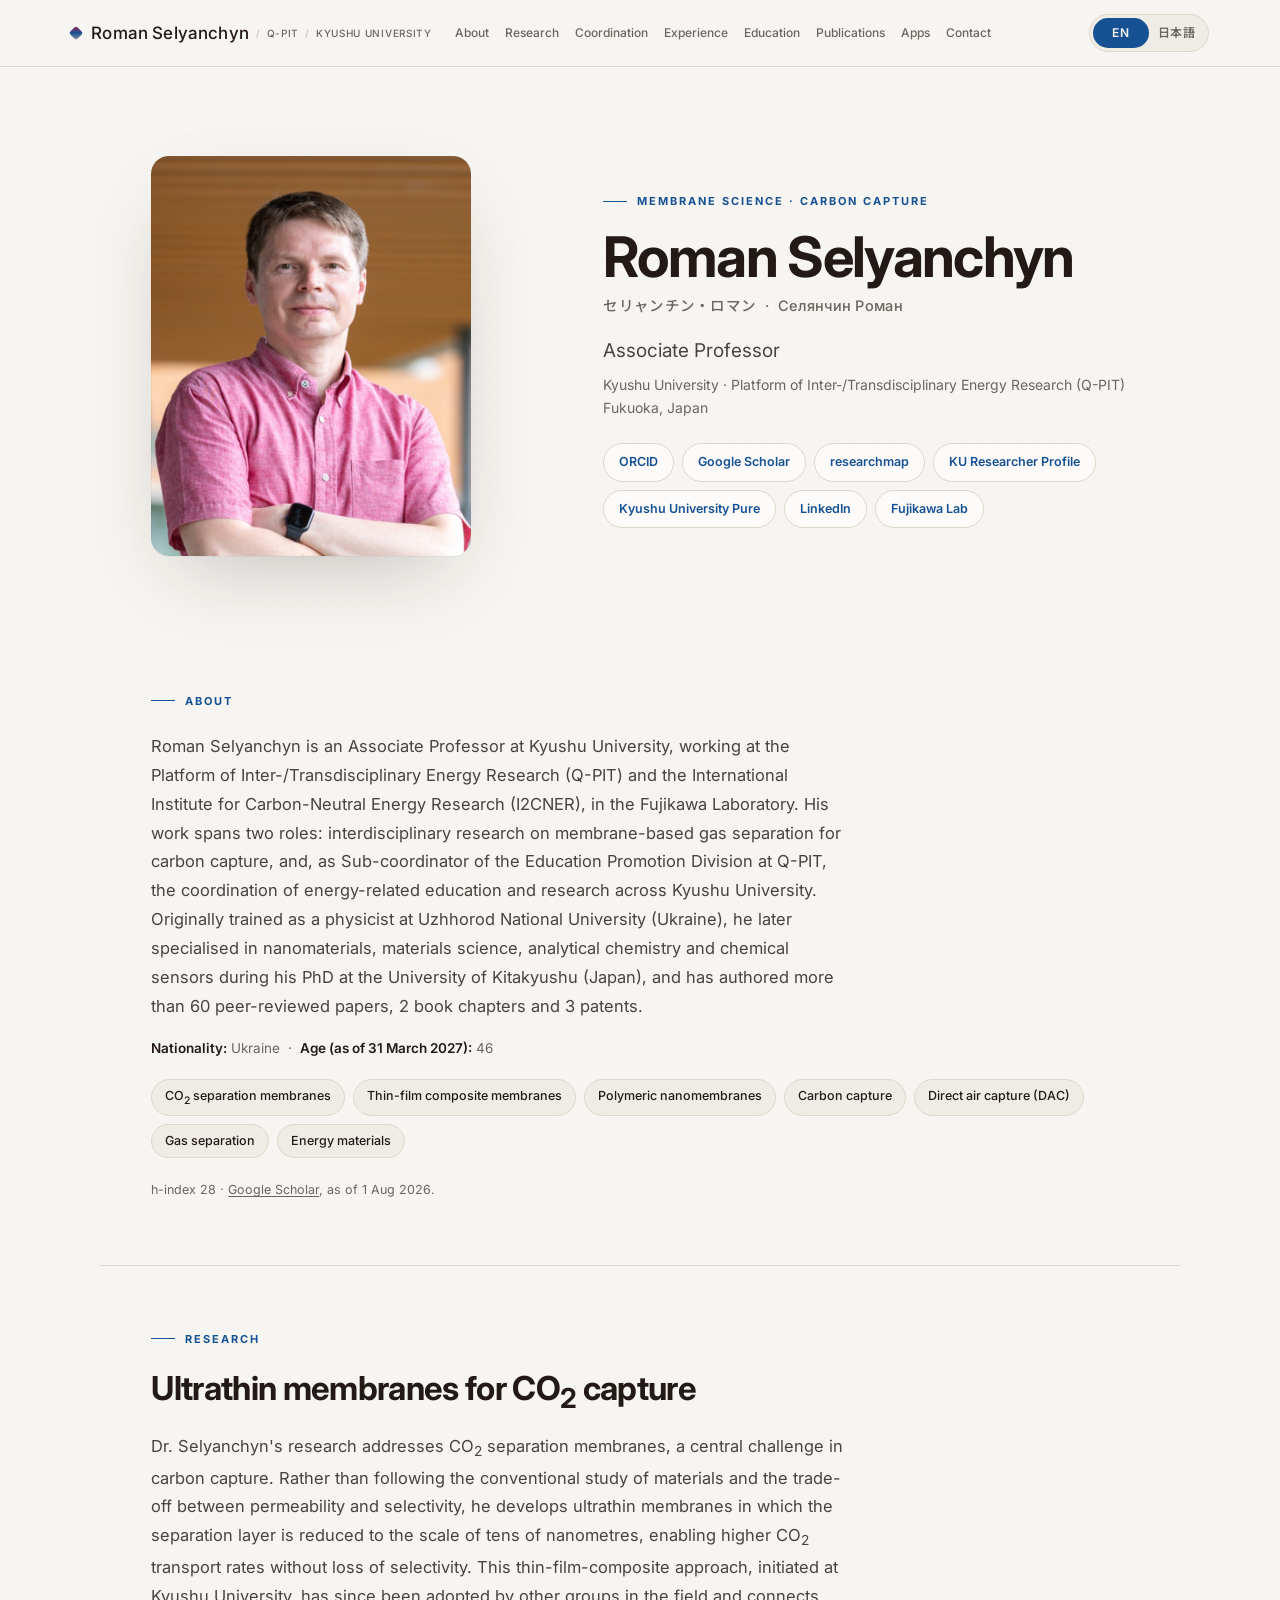
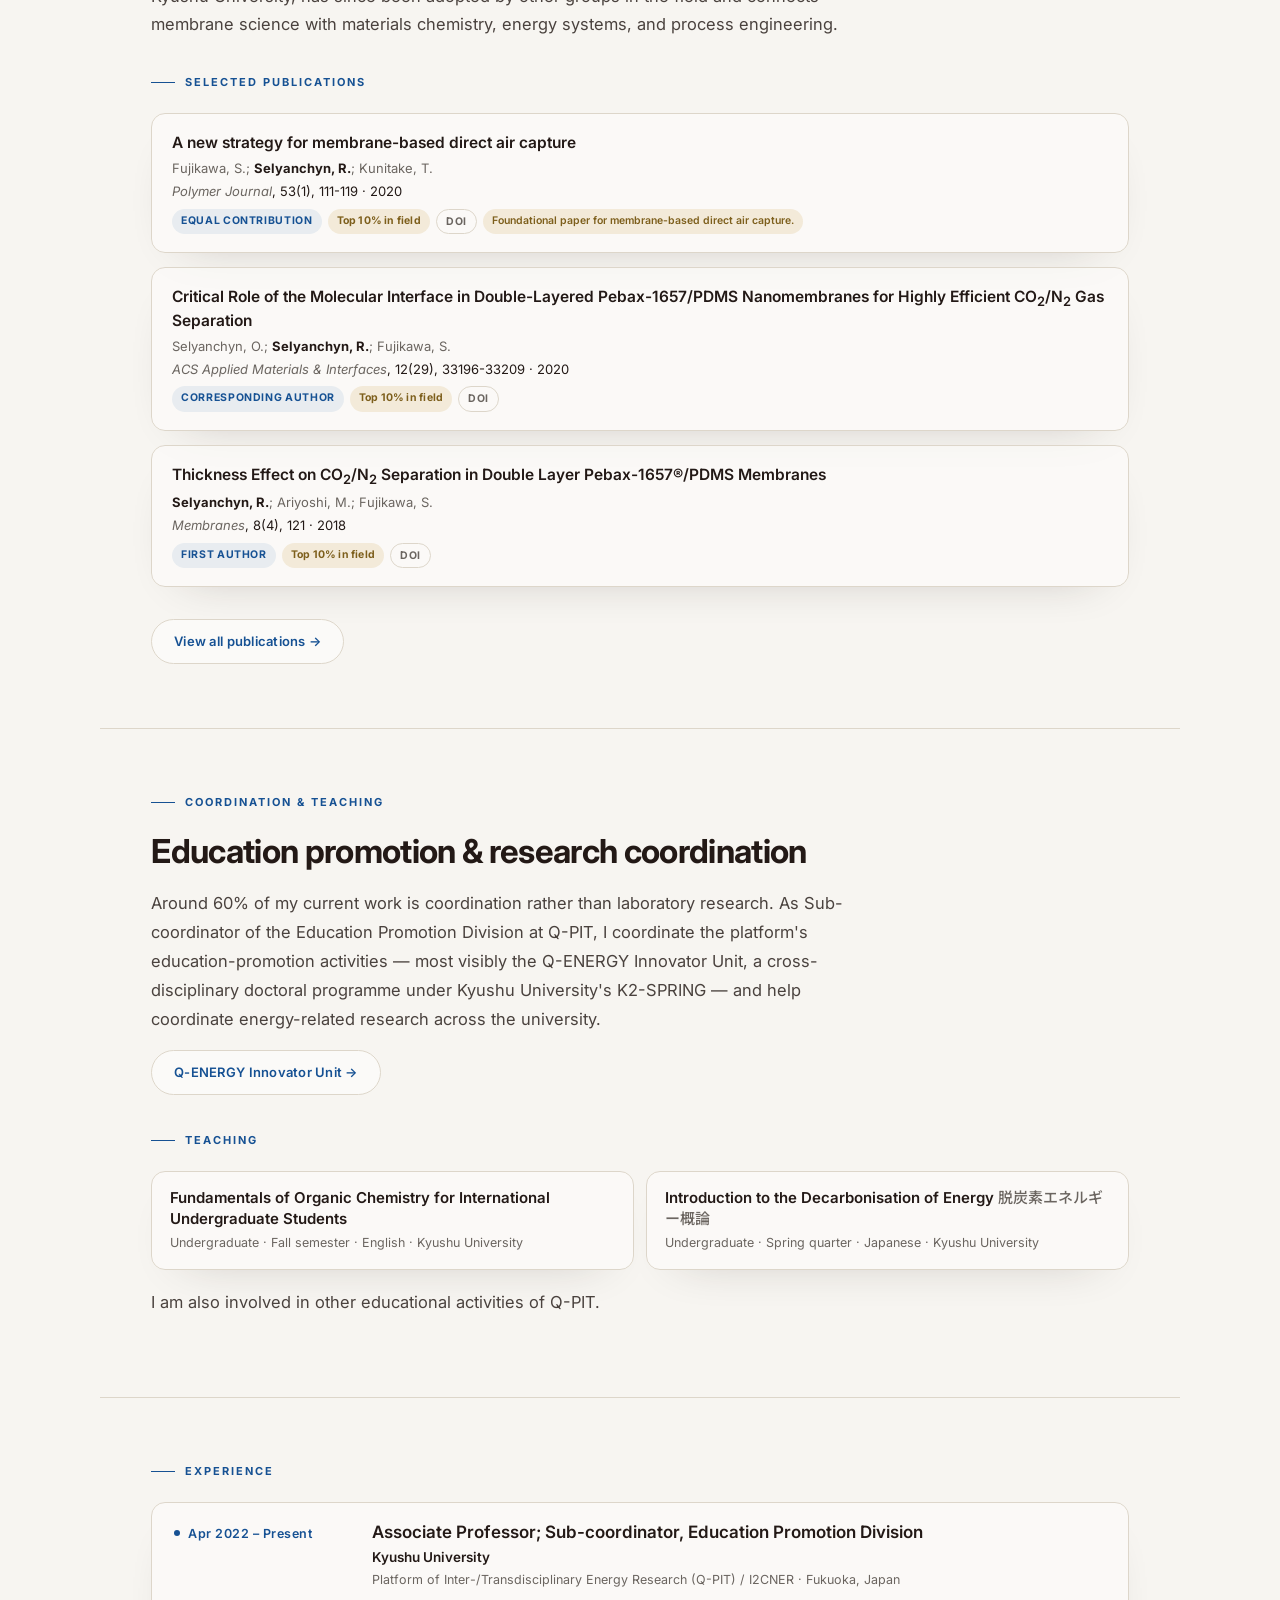
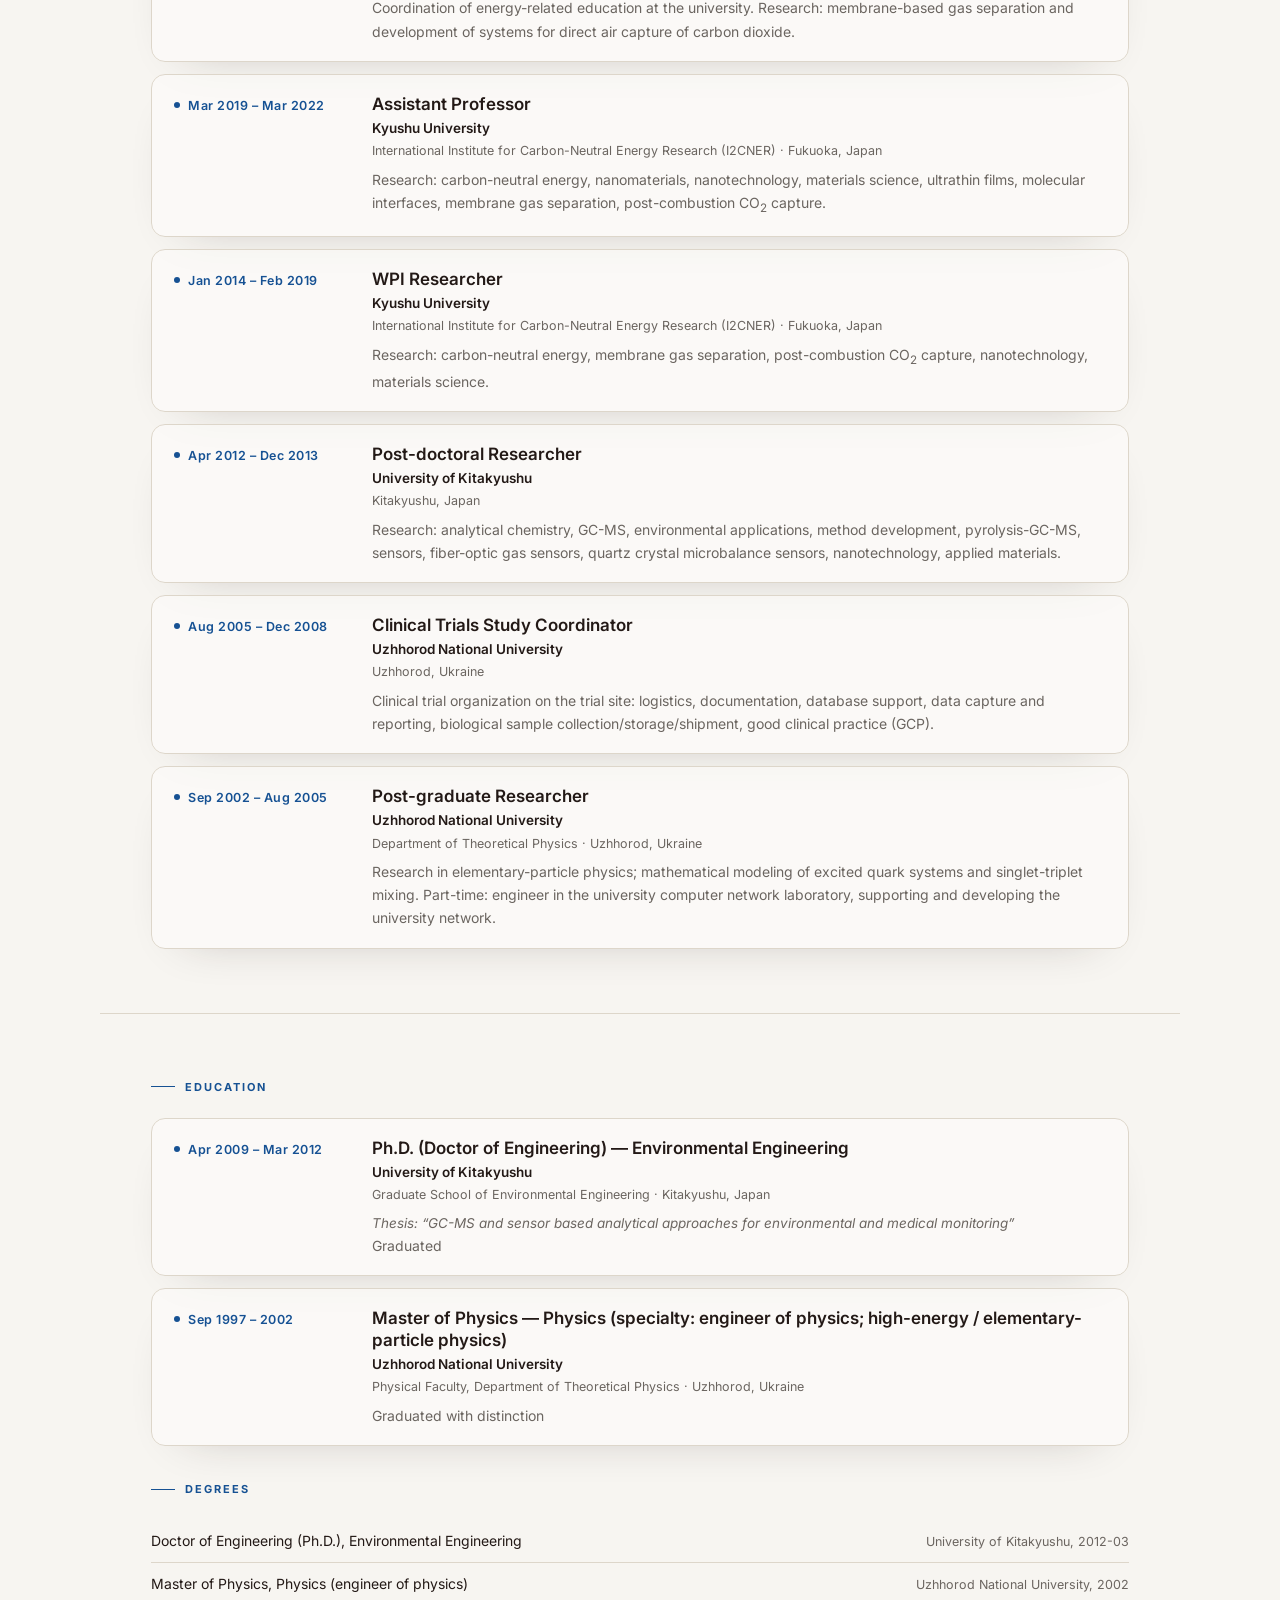
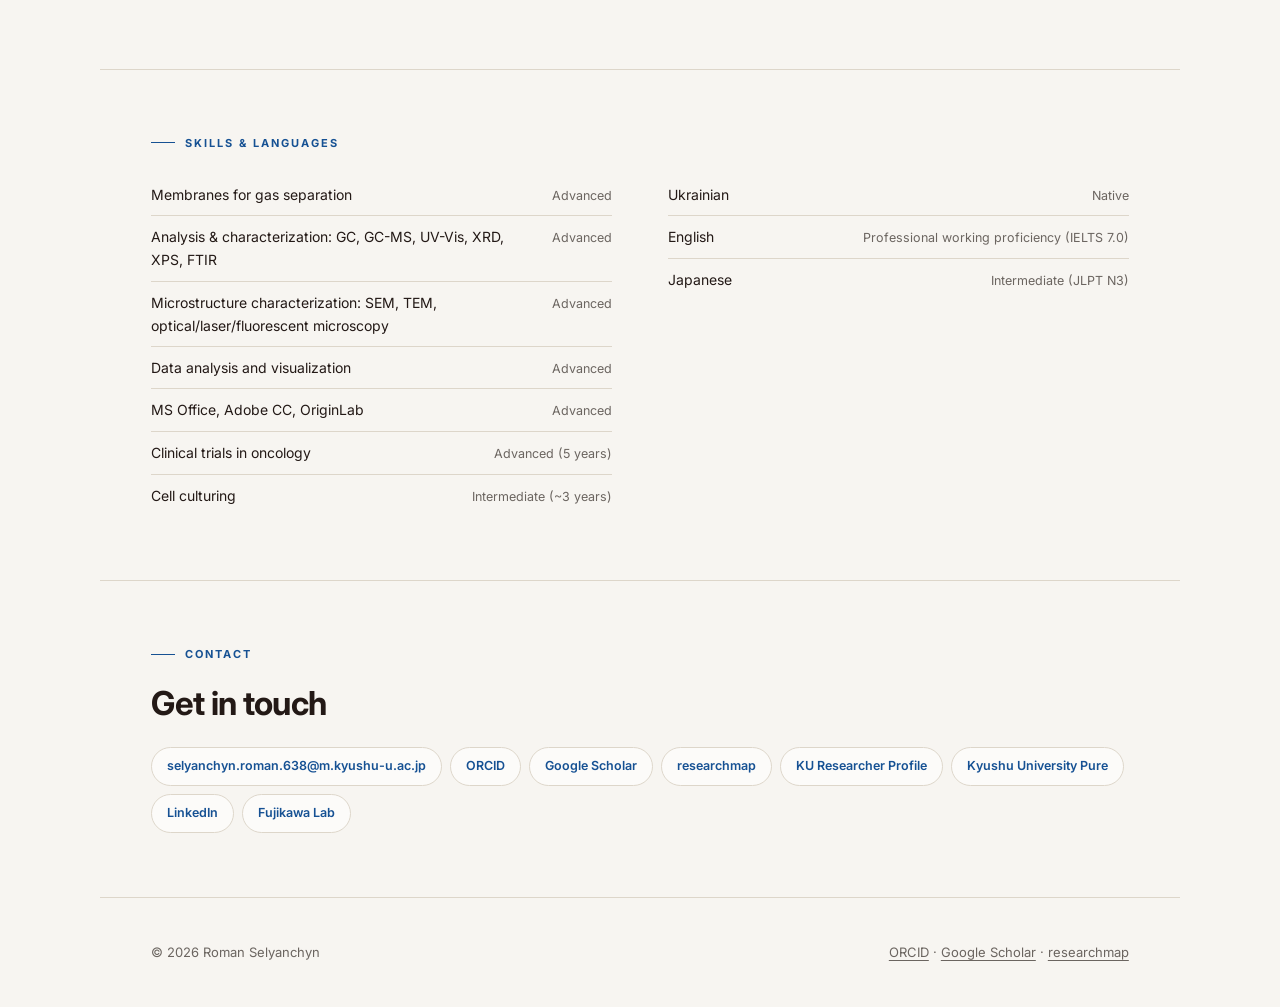
==== commit c5ef8174: "Derive the highly-cited badge; drop hand-typed citation counts Also removes a stray "crossref-failed" ====
--- a/index.html
+++ b/index.html
@@ -8,7 +8,7 @@
 <link rel="preconnect" href="https://fonts.googleapis.com">
 <link rel="preconnect" href="https://fonts.gstatic.com" crossorigin>
 <link href="https://fonts.googleapis.com/css2?family=Inter:wght@400;500;600;700&family=Noto+Sans+JP:wght@400;500;600;700&display=swap" rel="stylesheet">
-<link rel="stylesheet" href="assets/css/main.css?v=cbde9cd9e5">
+<link rel="stylesheet" href="assets/css/main.css?v=a4db1af713">
 </head>
 <body>
 <header class="topbar">
@@ -98,7 +98,7 @@
           <p class="pub-title"><a href="https://doi.org/10.1038/s41428-020-00429-z" target="_blank" rel="noopener">A new strategy for membrane-based direct air capture</a></p>
           <p class="pub-authors">Fujikawa, S.; <span class="me">Selyanchyn, R.</span>; Kunitake, T.</p>
           <p class="pub-venue"><em>Polymer Journal</em>, 53(1), 111-119 &middot; 2020</p>
-          <div class="pub-badges"><span class="badge role">Equal contribution</span><a class="badge doi" href="https://doi.org/10.1038/s41428-020-00429-z" target="_blank" rel="noopener">DOI</a><span class="badge note">Highly cited (&gt;200 citations); foundational paper for membrane-based direct air capture.</span></div>
+          <div class="pub-badges"><span class="badge role"><span data-en="Equal contribution" data-ja="同等貢献">Equal contribution</span></span><span class="badge cited"><span data-en="Top 10% in field" data-ja="分野別 被引用上位10%">Top 10% in field</span></span><a class="badge doi" href="https://doi.org/10.1038/s41428-020-00429-z" target="_blank" rel="noopener">DOI</a><span class="badge note">Foundational paper for membrane-based direct air capture.</span></div>
         </div>
       </div>
     </div>
@@ -109,7 +109,7 @@
           <p class="pub-title"><a href="https://doi.org/10.1021/acsami.0c07344" target="_blank" rel="noopener">Critical Role of the Molecular Interface in Double-Layered Pebax-1657/PDMS Nanomembranes for Highly Efficient CO<sub>2</sub>/N<sub>2</sub> Gas Separation</a></p>
           <p class="pub-authors">Selyanchyn, O.; <span class="me">Selyanchyn, R.</span>; Fujikawa, S.</p>
           <p class="pub-venue"><em>ACS Applied Materials &amp; Interfaces</em>, 12(29), 33196-33209 &middot; 2020</p>
-          <div class="pub-badges"><span class="badge role">Corresponding author</span><a class="badge doi" href="https://doi.org/10.1021/acsami.0c07344" target="_blank" rel="noopener">DOI</a><span class="badge note">Highly cited (&gt;90 citations)</span></div>
+          <div class="pub-badges"><span class="badge role"><span data-en="Corresponding author" data-ja="責任著者">Corresponding author</span></span><span class="badge cited"><span data-en="Top 10% in field" data-ja="分野別 被引用上位10%">Top 10% in field</span></span><a class="badge doi" href="https://doi.org/10.1021/acsami.0c07344" target="_blank" rel="noopener">DOI</a></div>
         </div>
       </div>
     </div>
@@ -120,7 +120,7 @@
           <p class="pub-title"><a href="https://doi.org/10.3390/membranes8040121" target="_blank" rel="noopener">Thickness Effect on CO<sub>2</sub>/N<sub>2</sub> Separation in Double Layer Pebax-1657®/PDMS Membranes</a></p>
           <p class="pub-authors"><span class="me">Selyanchyn, R.</span>; Ariyoshi, M.; Fujikawa, S.</p>
           <p class="pub-venue"><em>Membranes</em>, 8(4), 121 &middot; 2018</p>
-          <div class="pub-badges"><span class="badge role">First author</span><a class="badge doi" href="https://doi.org/10.3390/membranes8040121" target="_blank" rel="noopener">DOI</a><span class="badge note">Highly cited (&gt;90 citations)</span></div>
+          <div class="pub-badges"><span class="badge role"><span data-en="First author" data-ja="筆頭著者">First author</span></span><span class="badge cited"><span data-en="Top 10% in field" data-ja="分野別 被引用上位10%">Top 10% in field</span></span><a class="badge doi" href="https://doi.org/10.3390/membranes8040121" target="_blank" rel="noopener">DOI</a></div>
         </div>
       </div>
     </div>
--- a/assets/css/main.css
+++ b/assets/css/main.css
@@ -156,6 +156,8 @@
 .badge{font-family:var(--sans);font-size:10.5px;font-weight:700;letter-spacing:.06em;text-transform:uppercase;
   padding:3px 9px;border-radius:999px}
 .badge.role{background:rgba(22,81,147,.08);color:var(--blue)}
+.badge.cited{background:rgba(201,150,47,.15);color:#7d5f1c;text-transform:none;letter-spacing:.02em}
+.badge.intl{background:rgba(156,35,80,.09);color:var(--wine);text-transform:none;letter-spacing:.02em}
 .badge.doi{background:transparent;border:1px solid var(--line);color:var(--muted);text-decoration:none}
 .badge.doi:hover{color:var(--blue);border-color:var(--blue)}
 .badge.note{background:rgba(201,150,47,.15);color:#7d5f1c;text-transform:none;letter-spacing:0;font-weight:600}
